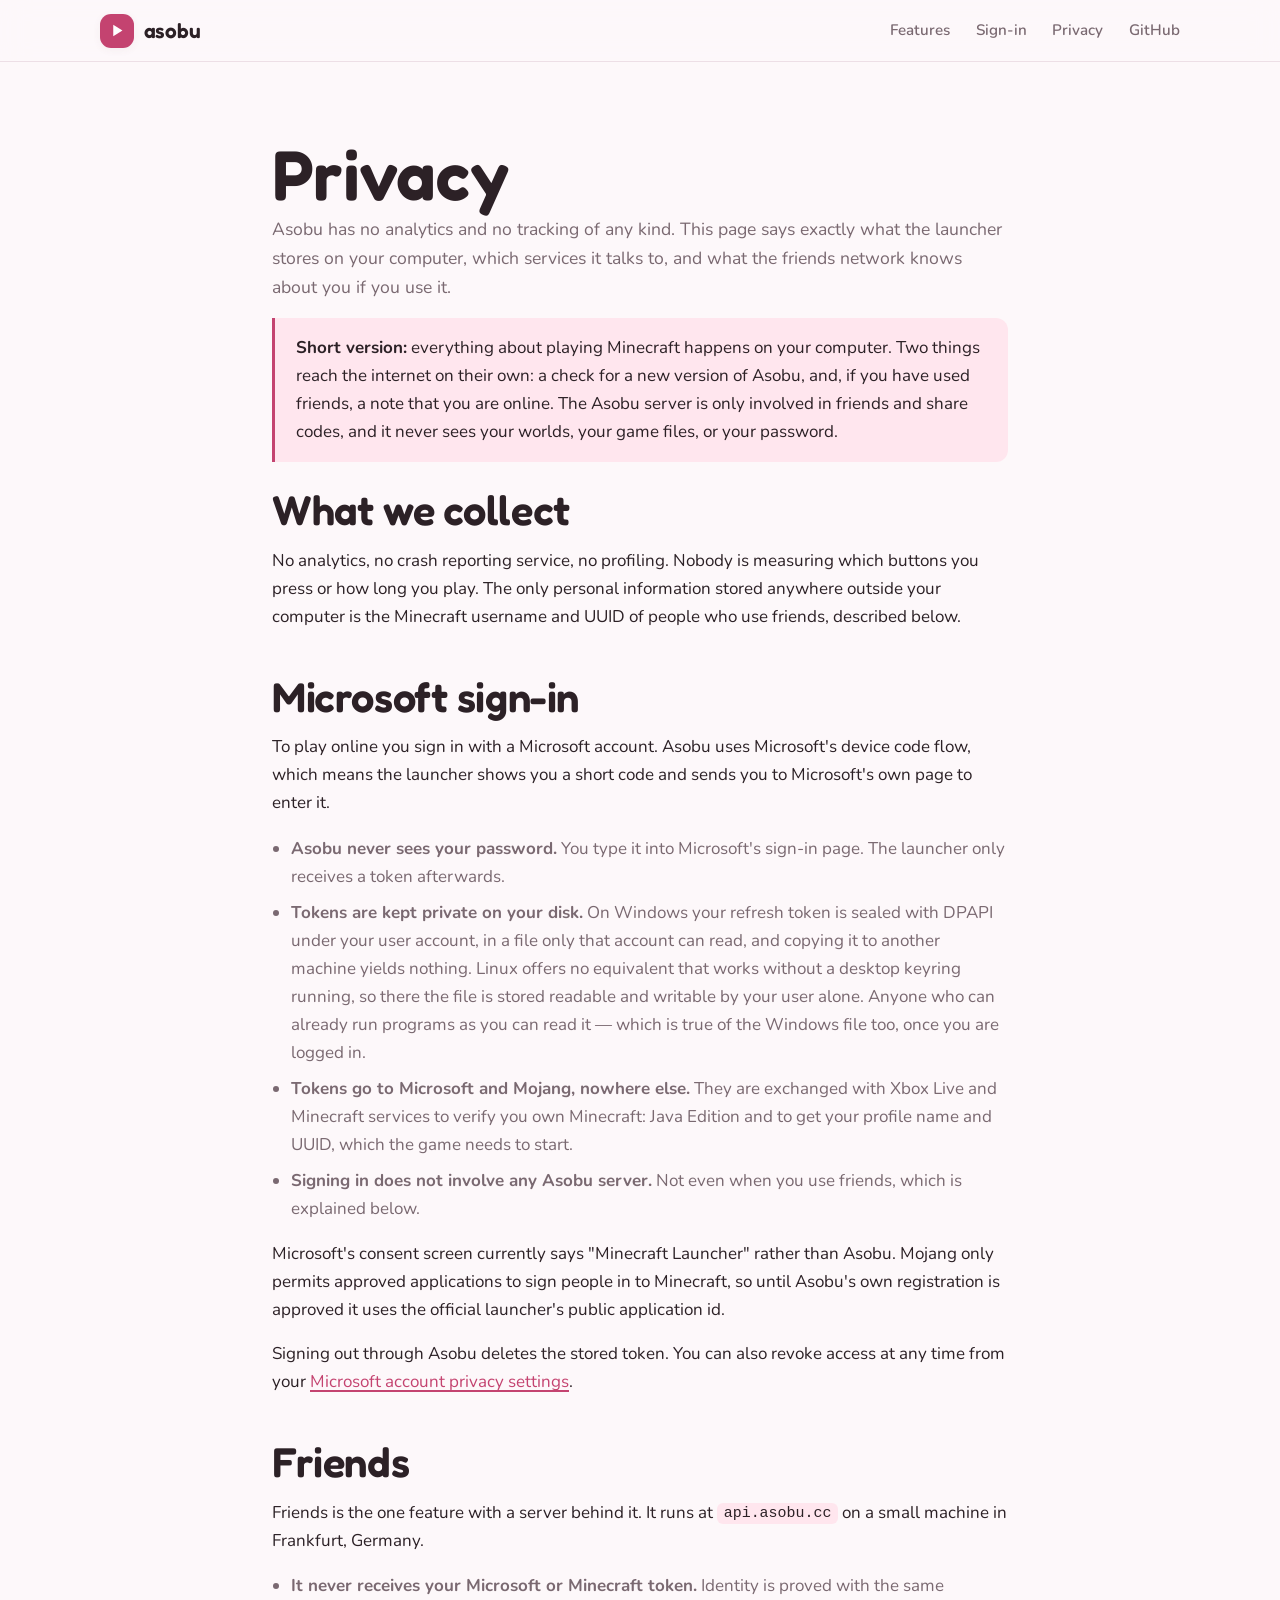
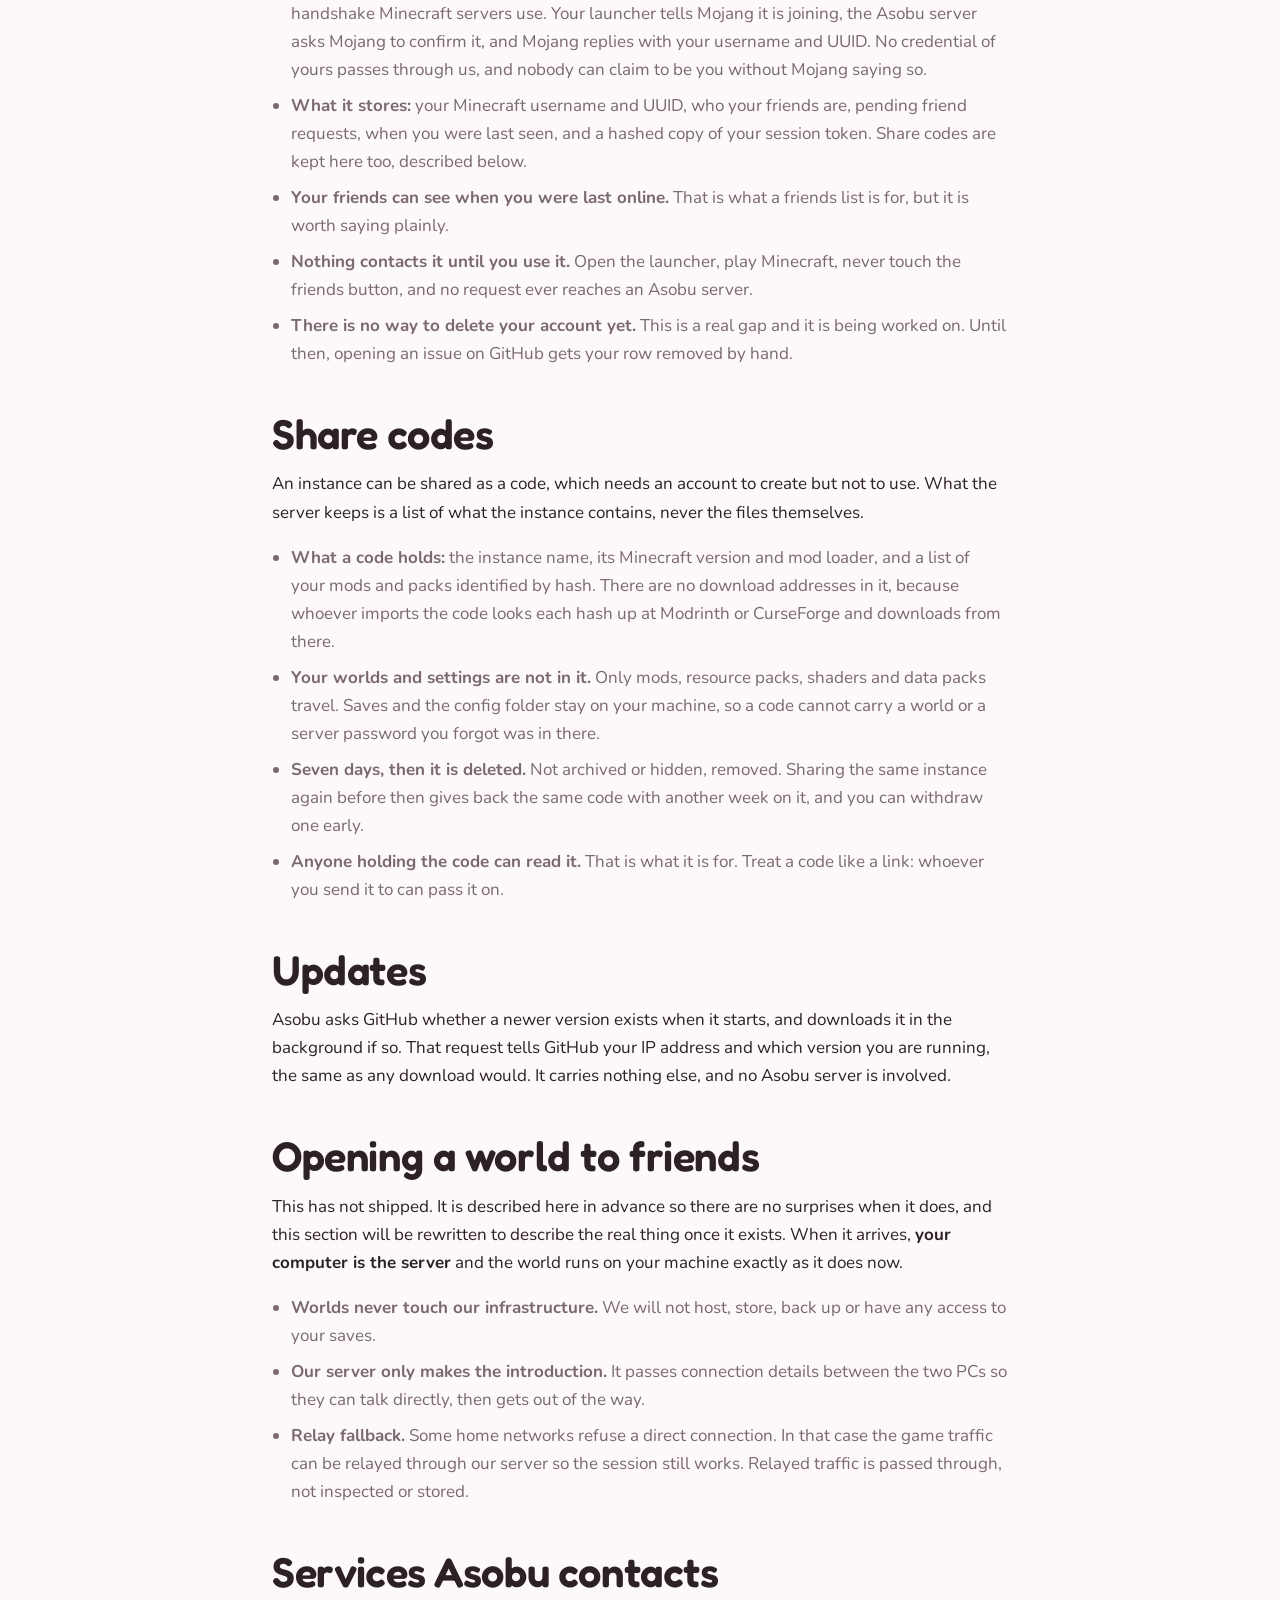
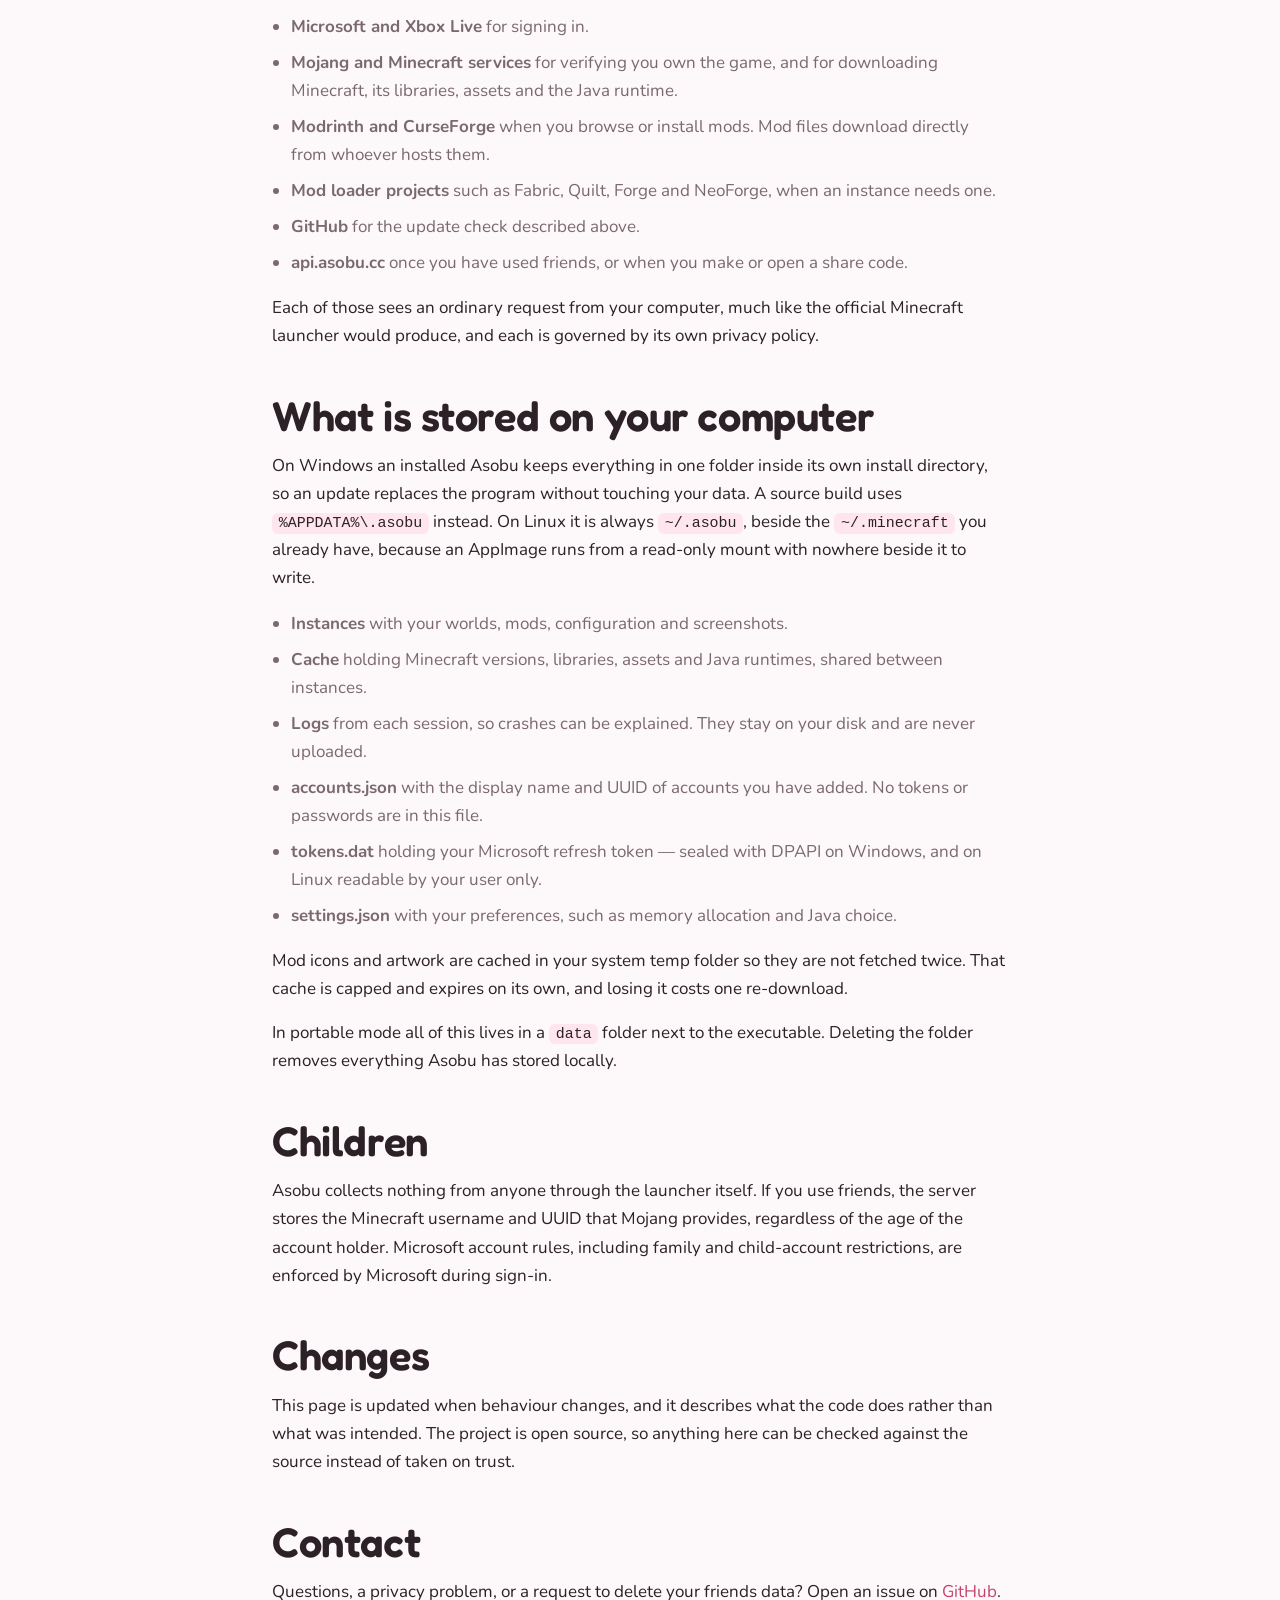
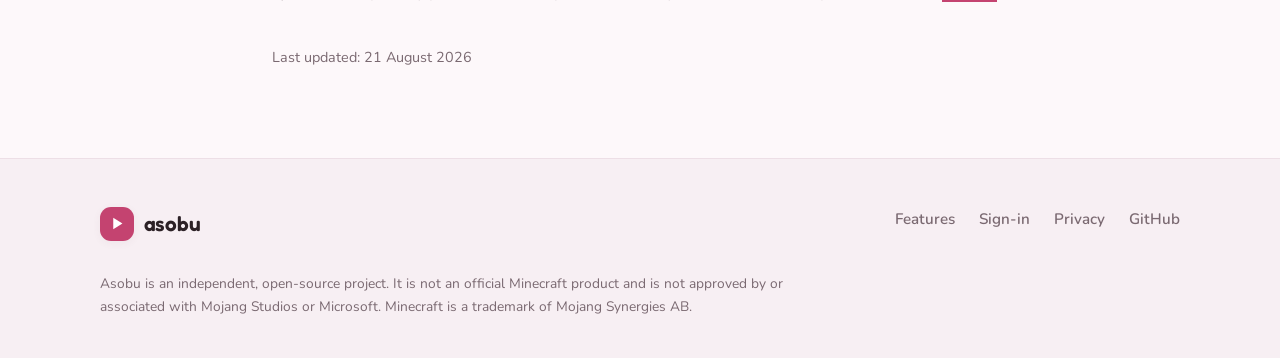
==== docs/privacy.html @ cbc27d2b "Build Asobu for Linux as well as Windows The core was already portable — plain net10.0 throughout, A" ====
<!doctype html>
<html lang="en">
<head>
<meta charset="utf-8">
<meta name="viewport" content="width=device-width, initial-scale=1">
<title>Privacy · Asobu</title>
<meta name="description" content="Asobu has no analytics and no tracking. Here is exactly what the launcher stores, who it talks to, and what the friends network knows about you.">
<link rel="stylesheet" href="style.css">
<link rel="icon" href="data:image/svg+xml,<svg xmlns='http://www.w3.org/2000/svg' viewBox='0 0 100 100'><text y='.9em' font-size='90'>🌸</text></svg>">
</head>
<body>

<div class="petals" aria-hidden="true">
  <span class="petal"></span><span class="petal"></span><span class="petal"></span><span class="petal"></span>
  <span class="petal"></span><span class="petal"></span><span class="petal"></span><span class="petal"></span>
</div>

<header class="site-header">
  <div class="wrap">
    <a class="brand" href="index.html">
      <span class="brand-mark" aria-hidden="true">
        <svg viewBox="0 0 24 24" fill="#fff"><path d="M6 4l13 8-13 8z"/></svg>
      </span>
      <span class="brand-name">asobu</span>
    </a>
    <nav class="nav">
      <a href="index.html#features">Features</a>
      <a href="index.html#signin">Sign-in</a>
      <a href="privacy.html">Privacy</a>
      <a href="https://github.com/Slavik-85/asobu">GitHub</a>
    </nav>
  </div>
</header>

<main>
  <section>
    <div class="wrap prose">
      <h1>Privacy</h1>
      <p class="lede">
        Asobu has no analytics and no tracking of any kind. This page says exactly what the launcher
        stores on your computer, which services it talks to, and what the friends network knows about
        you if you use it.
      </p>

      <div class="note">
        <p><strong>Short version:</strong> everything about playing Minecraft happens on your computer. Two things reach the internet on their own: a check for a new version of Asobu, and, if you have used friends, a note that you are online. The Asobu server is only involved in friends and share codes, and it never sees your worlds, your game files, or your password.</p>
      </div>

      <h2>What we collect</h2>
      <p>
        No analytics, no crash reporting service, no profiling. Nobody is measuring which buttons you
        press or how long you play. The only personal information stored anywhere outside your computer
        is the Minecraft username and UUID of people who use friends, described below.
      </p>

      <h2>Microsoft sign-in</h2>
      <p>
        To play online you sign in with a Microsoft account. Asobu uses Microsoft's device code flow,
        which means the launcher shows you a short code and sends you to Microsoft's own page to enter it.
      </p>
      <ul>
        <li><strong>Asobu never sees your password.</strong> You type it into Microsoft's sign-in page. The launcher only receives a token afterwards.</li>
        <li><strong>Tokens are kept private on your disk.</strong> On Windows your refresh token is sealed with DPAPI under your user account, in a file only that account can read, and copying it to another machine yields nothing. Linux offers no equivalent that works without a desktop keyring running, so there the file is stored readable and writable by your user alone. Anyone who can already run programs as you can read it — which is true of the Windows file too, once you are logged in.</li>
        <li><strong>Tokens go to Microsoft and Mojang, nowhere else.</strong> They are exchanged with Xbox Live and Minecraft services to verify you own Minecraft: Java Edition and to get your profile name and UUID, which the game needs to start.</li>
        <li><strong>Signing in does not involve any Asobu server.</strong> Not even when you use friends, which is explained below.</li>
      </ul>
      <p>
        Microsoft's consent screen currently says "Minecraft Launcher" rather than Asobu. Mojang only
        permits approved applications to sign people in to Minecraft, so until Asobu's own registration
        is approved it uses the official launcher's public application id.
      </p>
      <p>
        Signing out through Asobu deletes the stored token. You can also revoke access at any time from
        your <a href="https://account.live.com/consent/Manage">Microsoft account privacy settings</a>.
      </p>

      <h2>Friends</h2>
      <p>
        Friends is the one feature with a server behind it. It runs at
        <code>api.asobu.cc</code> on a small machine in Frankfurt, Germany.
      </p>
      <ul>
        <li>
          <strong>It never receives your Microsoft or Minecraft token.</strong> Identity is proved with
          the same handshake Minecraft servers use. Your launcher tells Mojang it is joining, the Asobu
          server asks Mojang to confirm it, and Mojang replies with your username and UUID. No credential
          of yours passes through us, and nobody can claim to be you without Mojang saying so.
        </li>
        <li>
          <strong>What it stores:</strong> your Minecraft username and UUID, who your friends are,
          pending friend requests, when you were last seen, and a hashed copy of your session token.
          Share codes are kept here too, described below.
        </li>
        <li>
          <strong>Your friends can see when you were last online.</strong> That is what a friends list is
          for, but it is worth saying plainly.
        </li>
        <li>
          <strong>Nothing contacts it until you use it.</strong> Open the launcher, play Minecraft, never
          touch the friends button, and no request ever reaches an Asobu server.
        </li>
        <li>
          <strong>There is no way to delete your account yet.</strong> This is a real gap and it is being
          worked on. Until then, opening an issue on GitHub gets your row removed by hand.
        </li>
      </ul>

      <h2>Share codes</h2>
      <p>
        An instance can be shared as a code, which needs an account to create but not to use. What the
        server keeps is a list of what the instance contains, never the files themselves.
      </p>
      <ul>
        <li>
          <strong>What a code holds:</strong> the instance name, its Minecraft version and mod loader,
          and a list of your mods and packs identified by hash. There are no download addresses in it,
          because whoever imports the code looks each hash up at Modrinth or CurseForge and downloads
          from there.
        </li>
        <li>
          <strong>Your worlds and settings are not in it.</strong> Only mods, resource packs, shaders
          and data packs travel. Saves and the config folder stay on your machine, so a code cannot
          carry a world or a server password you forgot was in there.
        </li>
        <li>
          <strong>Seven days, then it is deleted.</strong> Not archived or hidden, removed. Sharing the
          same instance again before then gives back the same code with another week on it, and you can
          withdraw one early.
        </li>
        <li>
          <strong>Anyone holding the code can read it.</strong> That is what it is for. Treat a code
          like a link: whoever you send it to can pass it on.
        </li>
      </ul>

      <h2>Updates</h2>
      <p>
        Asobu asks GitHub whether a newer version exists when it starts, and downloads it in the
        background if so. That request tells GitHub your IP address and which version you are running,
        the same as any download would. It carries nothing else, and no Asobu server is involved.
      </p>

      <h2>Opening a world to friends</h2>
      <p>
        This has not shipped. It is described here in advance so there are no surprises when it does, and
        this section will be rewritten to describe the real thing once it exists. When it arrives,
        <strong>your computer is the server</strong> and the world runs on your machine exactly as it
        does now.
      </p>
      <ul>
        <li><strong>Worlds never touch our infrastructure.</strong> We will not host, store, back up or have any access to your saves.</li>
        <li><strong>Our server only makes the introduction.</strong> It passes connection details between the two PCs so they can talk directly, then gets out of the way.</li>
        <li><strong>Relay fallback.</strong> Some home networks refuse a direct connection. In that case the game traffic can be relayed through our server so the session still works. Relayed traffic is passed through, not inspected or stored.</li>
      </ul>

      <h2>Services Asobu contacts</h2>
      <ul>
        <li><strong>Microsoft and Xbox Live</strong> for signing in.</li>
        <li><strong>Mojang and Minecraft services</strong> for verifying you own the game, and for downloading Minecraft, its libraries, assets and the Java runtime.</li>
        <li><strong>Modrinth and CurseForge</strong> when you browse or install mods. Mod files download directly from whoever hosts them.</li>
        <li><strong>Mod loader projects</strong> such as Fabric, Quilt, Forge and NeoForge, when an instance needs one.</li>
        <li><strong>GitHub</strong> for the update check described above.</li>
        <li><strong>api.asobu.cc</strong> once you have used friends, or when you make or open a share code.</li>
      </ul>
      <p>
        Each of those sees an ordinary request from your computer, much like the official Minecraft
        launcher would produce, and each is governed by its own privacy policy.
      </p>

      <h2>What is stored on your computer</h2>
      <p>
        On Windows an installed Asobu keeps everything in one folder inside its own install directory,
        so an update replaces the program without touching your data. A source build uses
        <code>%APPDATA%\.asobu</code> instead. On Linux it is always <code>~/.asobu</code>, beside the
        <code>~/.minecraft</code> you already have, because an AppImage runs from a read-only mount with
        nowhere beside it to write.
      </p>
      <ul>
        <li><strong>Instances</strong> with your worlds, mods, configuration and screenshots.</li>
        <li><strong>Cache</strong> holding Minecraft versions, libraries, assets and Java runtimes, shared between instances.</li>
        <li><strong>Logs</strong> from each session, so crashes can be explained. They stay on your disk and are never uploaded.</li>
        <li><strong>accounts.json</strong> with the display name and UUID of accounts you have added. No tokens or passwords are in this file.</li>
        <li><strong>tokens.dat</strong> holding your Microsoft refresh token — sealed with DPAPI on Windows, and on Linux readable by your user only.</li>
        <li><strong>settings.json</strong> with your preferences, such as memory allocation and Java choice.</li>
      </ul>
      <p>
        Mod icons and artwork are cached in your system temp folder so they are not fetched twice. That
        cache is capped and expires on its own, and losing it costs one re-download.
      </p>
      <p>
        In portable mode all of this lives in a <code>data</code> folder next to the executable. Deleting
        the folder removes everything Asobu has stored locally.
      </p>

      <h2>Children</h2>
      <p>
        Asobu collects nothing from anyone through the launcher itself. If you use friends, the server
        stores the Minecraft username and UUID that Mojang provides, regardless of the age of the account
        holder. Microsoft account rules, including family and child-account restrictions, are enforced by
        Microsoft during sign-in.
      </p>

      <h2>Changes</h2>
      <p>
        This page is updated when behaviour changes, and it describes what the code does rather than what
        was intended. The project is open source, so anything here can be checked against the source
        instead of taken on trust.
      </p>

      <h2>Contact</h2>
      <p>
        Questions, a privacy problem, or a request to delete your friends data? Open an issue on
        <a href="https://github.com/Slavik-85/asobu/issues">GitHub</a>.
      </p>

      <p style="color:var(--muted);font-size:0.9rem;margin-top:2.5rem">Last updated: 21 August 2026</p>
    </div>
  </section>
</main>

<footer class="site-footer">
  <div class="wrap">
    <div class="footer-top">
      <a class="brand" href="index.html">
        <span class="brand-mark" aria-hidden="true">
          <svg viewBox="0 0 24 24" fill="#fff"><path d="M6 4l13 8-13 8z"/></svg>
        </span>
        <span class="brand-name">asobu</span>
      </a>
      <nav class="footer-links">
        <a href="index.html#features">Features</a>
        <a href="index.html#signin">Sign-in</a>
        <a href="privacy.html">Privacy</a>
        <a href="https://github.com/Slavik-85/asobu">GitHub</a>
      </nav>
    </div>
    <p class="disclaimer">
      Asobu is an independent, open-source project. It is not an official Minecraft product and is not
      approved by or associated with Mojang Studios or Microsoft. Minecraft is a trademark of Mojang
      Synergies AB.
    </p>
  </div>
</footer>

</body>
</html>
---- docs/style.css ----
/* ==========================================================================
   Asobu — sakura theme
   Palette is lifted straight from the launcher so the site and the app read as
   one product. Accent is deliberately deeper than blossom pink so white text on
   it clears WCAG AA; the soft petal tint lives in --accent-soft.
   ========================================================================== */

@import url('https://fonts.googleapis.com/css2?family=Fredoka:wght@400;500;600;700&family=Nunito:wght@400;500;600;700&display=swap');

:root {
  --bg:           #FDF8FA;
  --bg-alt:       #F7EFF3;
  --surface:      #FFFFFF;
  --border:       #EDDFE6;
  --text:         #2C2126;
  --muted:        #7A6971;
  --accent:       #C44370;
  --accent-hover: #AE3A63;
  --accent-soft:  #FFE6EE;
  --on-accent:    #FFFFFF;

  --radius-sm: 12px;
  --radius:    18px;
  --radius-lg: 26px;

  /* Soft-UI depth: shadows that lift without the muddy neumorphic look. */
  --shadow-sm: 0 2px 8px rgba(120, 60, 85, 0.06);
  --shadow:    0 8px 28px rgba(120, 60, 85, 0.10);
  --shadow-lg: 0 22px 60px rgba(120, 60, 85, 0.16);

  --display: 'Fredoka', ui-rounded, system-ui, sans-serif;
  --body:    'Nunito', system-ui, sans-serif;

  --page: 1080px;
}

@media (prefers-color-scheme: dark) {
  :root {
    --bg:           #161114;
    --bg-alt:       #1B1519;
    --surface:      #201A1E;
    --border:       #342B30;
    --text:         #F4EEF0;
    --muted:        #A2939A;
    --accent:       #FF9EC0;
    --accent-hover: #FFB6D0;
    --accent-soft:  #3B222B;
    --on-accent:    #2A1620;

    --shadow-sm: 0 2px 8px rgba(0, 0, 0, 0.32);
    --shadow:    0 8px 28px rgba(0, 0, 0, 0.42);
    --shadow-lg: 0 22px 60px rgba(0, 0, 0, 0.55);
  }
}

*, *::before, *::after { box-sizing: border-box; }

html { scroll-behavior: smooth; }

body {
  margin: 0;
  background: var(--bg);
  color: var(--text);
  font-family: var(--body);
  font-size: 17px;
  line-height: 1.65;
  -webkit-font-smoothing: antialiased;
  overflow-x: hidden;
}

h1, h2, h3, .brand-name {
  font-family: var(--display);
  font-weight: 600;
  line-height: 1.15;
  letter-spacing: -0.01em;
  margin: 0;
}

h1 { font-size: clamp(2.6rem, 6vw, 4.4rem); }
h2 { font-size: clamp(1.8rem, 3.4vw, 2.6rem); }
h3 { font-size: 1.18rem; }

p { margin: 0 0 1rem; }
a { color: var(--accent); text-decoration-thickness: 1.5px; text-underline-offset: 3px; }

.wrap { width: min(100% - 2.5rem, var(--page)); margin-inline: auto; }

/* Keyboard focus must stay obvious everywhere. */
:focus-visible {
  outline: 3px solid var(--accent);
  outline-offset: 3px;
  border-radius: 6px;
}

/* ---------- petals ------------------------------------------------------- */

.petals { position: fixed; inset: 0; pointer-events: none; z-index: 0; overflow: hidden; }

.petal {
  position: absolute;
  top: -8vh;
  width: 14px; height: 13px;
  background: var(--accent);
  opacity: 0.30;
  /* Lopsided radii read as a petal rather than a circle. */
  border-radius: 100% 0 100% 0;
  animation: fall linear infinite;
}

@keyframes fall {
  0%   { transform: translateY(-10vh) translateX(0) rotate(0deg); }
  100% { transform: translateY(112vh) translateX(14vw) rotate(420deg); }
}

.petal:nth-child(1) { left:  4%; animation-duration: 15s; animation-delay:  0s;   transform: scale(0.8); }
.petal:nth-child(2) { left: 18%; animation-duration: 19s; animation-delay: -4s;   opacity: 0.20; }
.petal:nth-child(3) { left: 31%; animation-duration: 13s; animation-delay: -8s;   transform: scale(0.6); }
.petal:nth-child(4) { left: 46%; animation-duration: 21s; animation-delay: -2s;   opacity: 0.16; }
.petal:nth-child(5) { left: 58%; animation-duration: 16s; animation-delay: -11s;  transform: scale(0.9); }
.petal:nth-child(6) { left: 71%; animation-duration: 24s; animation-delay: -6s;   opacity: 0.22; }
.petal:nth-child(7) { left: 84%; animation-duration: 17s; animation-delay: -14s;  transform: scale(0.7); }
.petal:nth-child(8) { left: 93%; animation-duration: 20s; animation-delay: -9s;   opacity: 0.18; }

/* ---------- header ------------------------------------------------------- */

.site-header {
  position: sticky; top: 0; z-index: 20;
  backdrop-filter: blur(14px);
  background: color-mix(in srgb, var(--bg) 82%, transparent);
  border-bottom: 1px solid var(--border);
}

.site-header .wrap {
  display: flex; align-items: center; gap: 1.5rem;
  padding: 0.85rem 0;
}

.brand { display: flex; align-items: center; gap: 0.6rem; text-decoration: none; color: var(--text); }
.brand-mark {
  width: 34px; height: 34px; border-radius: 11px;
  background: var(--accent);
  display: grid; place-items: center;
  box-shadow: var(--shadow-sm);
}
.brand-mark svg { width: 17px; height: 17px; }
.brand-name { font-size: 1.3rem; }

.nav { margin-left: auto; display: flex; align-items: center; gap: 1.6rem; }
.nav a { color: var(--muted); text-decoration: none; font-weight: 600; font-size: 0.95rem; transition: color 200ms ease; }
.nav a:hover { color: var(--text); }

/* ---------- buttons ------------------------------------------------------ */

.btn {
  display: inline-flex; align-items: center; gap: 0.55rem;
  padding: 0.85rem 1.7rem;
  border-radius: 14px;
  font-family: var(--display);
  font-weight: 600; font-size: 1.02rem;
  text-decoration: none;
  cursor: pointer;
  border: 1px solid transparent;
  transition: background 220ms ease, border-color 220ms ease, transform 220ms ease, box-shadow 220ms ease;
}
.btn svg { width: 18px; height: 18px; }

.btn-primary { background: var(--accent); color: var(--on-accent); box-shadow: var(--shadow); }
.btn-primary:hover { background: var(--accent-hover); transform: translateY(-2px); box-shadow: var(--shadow-lg); }

.btn-ghost { background: var(--surface); color: var(--text); border-color: var(--border); }
.btn-ghost:hover { border-color: var(--accent); transform: translateY(-2px); }

/* ---------- hero --------------------------------------------------------- */

.hero { position: relative; padding: 5.5rem 0 4rem; text-align: center; overflow: hidden; }

.hero-art { position: absolute; inset: 0; z-index: -1; }
.hero-art img { width: 100%; height: 100%; object-fit: cover; }

/* Zero-alpha stop carries the page background's own RGB. A bare "transparent"
   is transparent *white*, so the image would haze out through grey on the way. */
.hero-art::after {
  content: '';
  position: absolute; inset: 0;
  background:
    linear-gradient(to bottom,
      color-mix(in srgb, var(--bg) 62%, transparent) 0%,
      color-mix(in srgb, var(--bg) 78%, transparent) 45%,
      var(--bg) 100%);
}

.hero h1 { margin-bottom: 1rem; }
.hero h1 .accent { color: var(--accent); }

.tagline { font-size: clamp(1.05rem, 2vw, 1.3rem); color: var(--muted); max-width: 34rem; margin: 0 auto 2rem; }

.hero-actions { display: flex; gap: 0.9rem; justify-content: center; flex-wrap: wrap; }

.badge {
  display: inline-flex; align-items: center; gap: 0.5rem;
  background: var(--accent-soft); color: var(--accent);
  padding: 0.4rem 0.95rem; border-radius: 999px;
  font-weight: 700; font-size: 0.82rem; letter-spacing: 0.02em;
  margin-bottom: 1.5rem;
}

/* Staggered entrance — one orchestrated moment beats scattered micro-motion. */
.rise { animation: rise 700ms cubic-bezier(0.22, 1, 0.36, 1) backwards; }
.rise:nth-child(1) { animation-delay: 60ms; }
.rise:nth-child(2) { animation-delay: 150ms; }
.rise:nth-child(3) { animation-delay: 240ms; }
.rise:nth-child(4) { animation-delay: 330ms; }

@keyframes rise { from { opacity: 0; transform: translateY(22px); } to { opacity: 1; transform: none; } }

/* ---------- sections ----------------------------------------------------- */

section { position: relative; z-index: 1; padding: 4.5rem 0; }

.section-head { max-width: 40rem; margin-bottom: 2.5rem; }
.section-head p { color: var(--muted); margin: 0.7rem 0 0; }

.grid { display: grid; gap: 1.1rem; grid-template-columns: repeat(auto-fit, minmax(260px, 1fr)); }

.card {
  background: var(--surface);
  border: 1px solid var(--border);
  border-radius: var(--radius);
  padding: 1.6rem;
  box-shadow: var(--shadow-sm);
  transition: transform 220ms ease, box-shadow 220ms ease, border-color 220ms ease;
}
.card:hover { transform: translateY(-3px); box-shadow: var(--shadow); border-color: color-mix(in srgb, var(--accent) 45%, var(--border)); }

.card-icon {
  width: 42px; height: 42px; border-radius: 13px;
  background: var(--accent-soft);
  display: grid; place-items: center;
  margin-bottom: 1rem;
}
.card-icon svg { width: 21px; height: 21px; stroke: var(--accent); }
.card h3 { margin-bottom: 0.45rem; }
.card p { color: var(--muted); font-size: 0.96rem; margin: 0; }

.panel {
  background: var(--bg-alt);
  border: 1px solid var(--border);
  border-radius: var(--radius-lg);
  padding: clamp(1.8rem, 4vw, 3rem);
}

.steps { list-style: none; margin: 0; padding: 0; display: grid; gap: 1.4rem; counter-reset: step; }
.steps li { display: flex; gap: 1rem; align-items: flex-start; }
.steps li::before {
  counter-increment: step; content: counter(step);
  flex: 0 0 auto;
  width: 30px; height: 30px; border-radius: 50%;
  background: var(--accent); color: var(--on-accent);
  display: grid; place-items: center;
  font-family: var(--display); font-weight: 600; font-size: 0.9rem;
}
.steps strong { display: block; }
.steps span { color: var(--muted); font-size: 0.96rem; }

.note {
  border-left: 3px solid var(--accent);
  background: var(--accent-soft);
  padding: 1rem 1.3rem;
  border-radius: 0 var(--radius-sm) var(--radius-sm) 0;
  color: var(--text);
}
.note p:last-child { margin-bottom: 0; }

/* ---------- prose (privacy page) ---------------------------------------- */

.prose { max-width: 46rem; }
.prose h2 { margin: 2.6rem 0 0.8rem; }
.prose h2:first-of-type { margin-top: 1.5rem; }
.prose h3 { color: var(--accent); margin-bottom: 0.5rem; }
.prose code {
  font-family: ui-monospace, SFMono-Regular, Menlo, monospace;
  font-size: 0.88em;
  background: var(--accent-soft);
  padding: 0.15em 0.45em;
  border-radius: 6px;
}
.prose ul { color: var(--muted); padding-left: 1.2rem; }
.prose li { margin-bottom: 0.5rem; }
.prose .lede { font-size: 1.1rem; color: var(--muted); }

/* ---------- footer ------------------------------------------------------- */

.site-footer {
  border-top: 1px solid var(--border);
  background: var(--bg-alt);
  padding: 3rem 0 2.5rem;
  position: relative; z-index: 1;
}
.footer-top { display: flex; flex-wrap: wrap; gap: 2rem; justify-content: space-between; margin-bottom: 2rem; }
.footer-links { display: flex; gap: 1.5rem; flex-wrap: wrap; }
.footer-links a { color: var(--muted); text-decoration: none; font-weight: 600; font-size: 0.95rem; }
.footer-links a:hover { color: var(--accent); }
.disclaimer { color: var(--muted); font-size: 0.86rem; max-width: 46rem; margin: 0; }

/* ---------- motion preference ------------------------------------------- */

@media (prefers-reduced-motion: reduce) {
  html { scroll-behavior: auto; }
  .petals { display: none; }
  *, *::before, *::after {
    animation-duration: 0.001ms !important;
    animation-iteration-count: 1 !important;
    transition-duration: 0.001ms !important;
  }
}
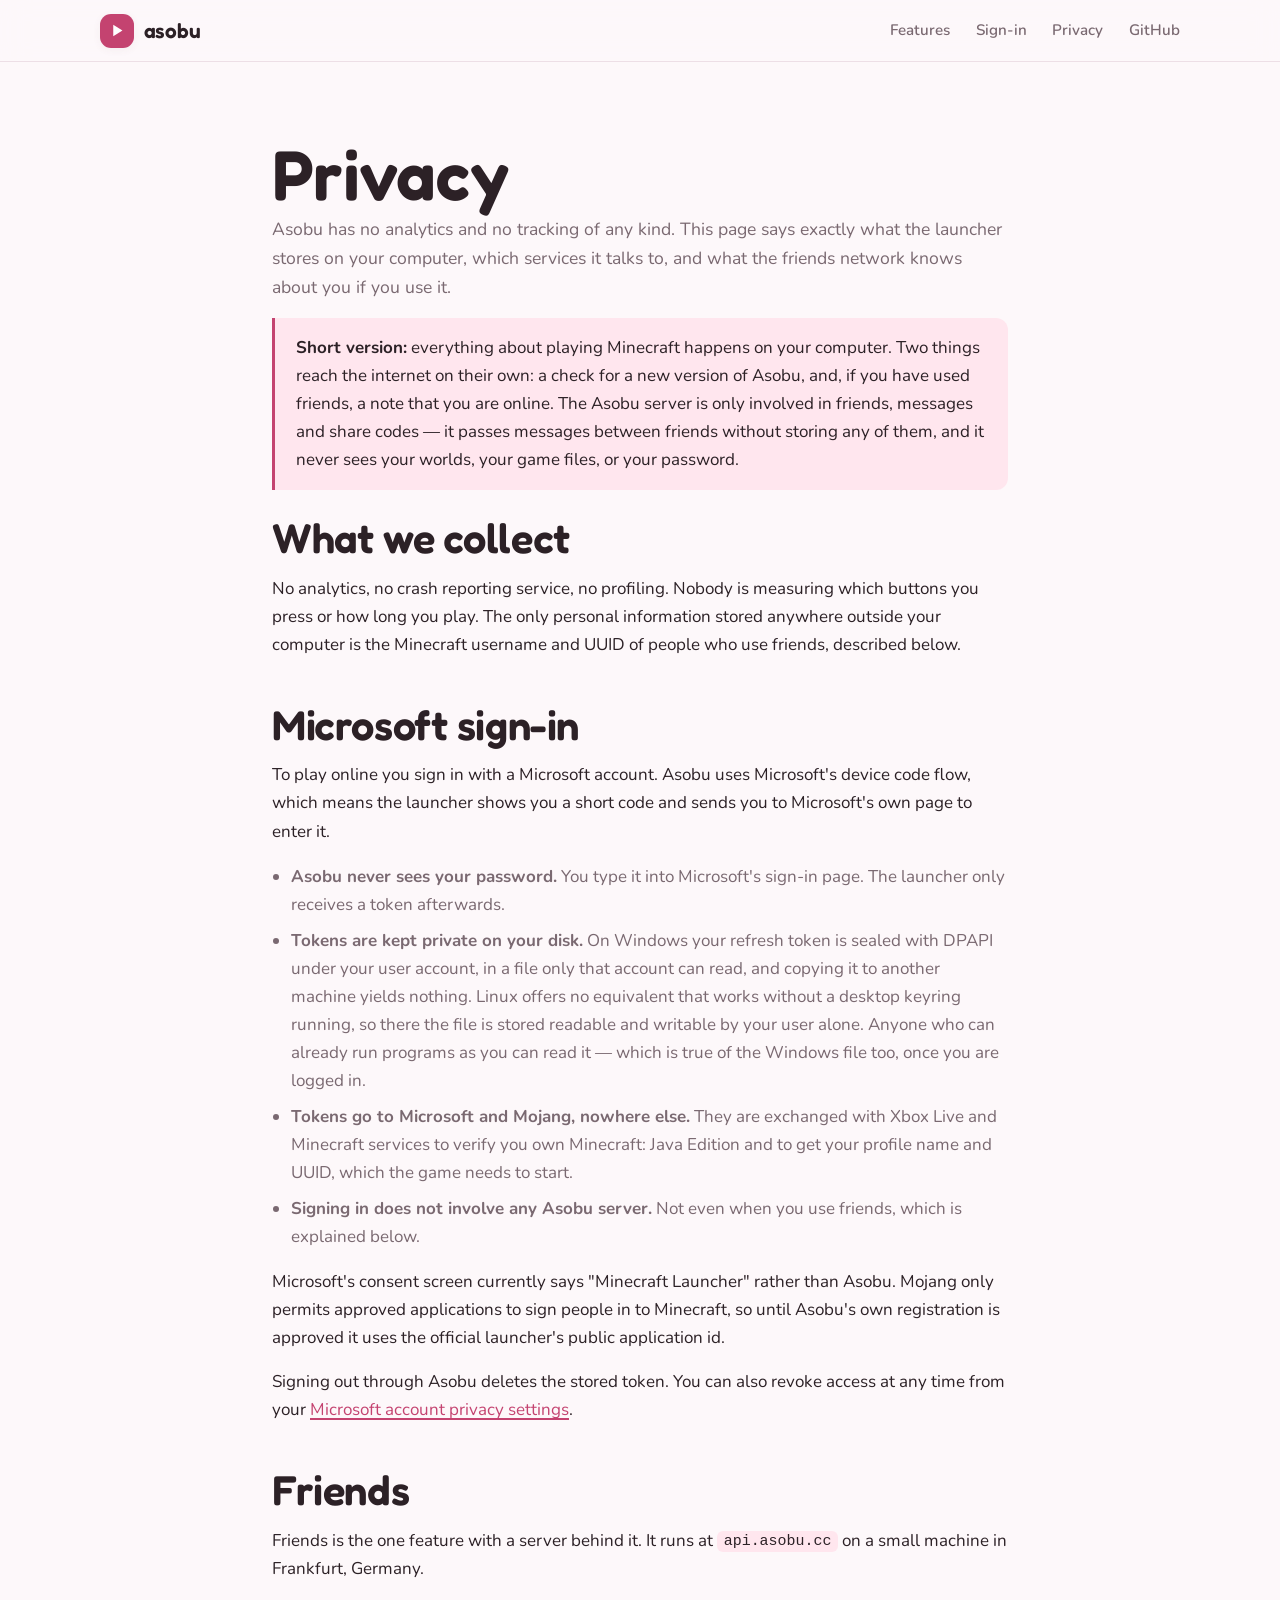
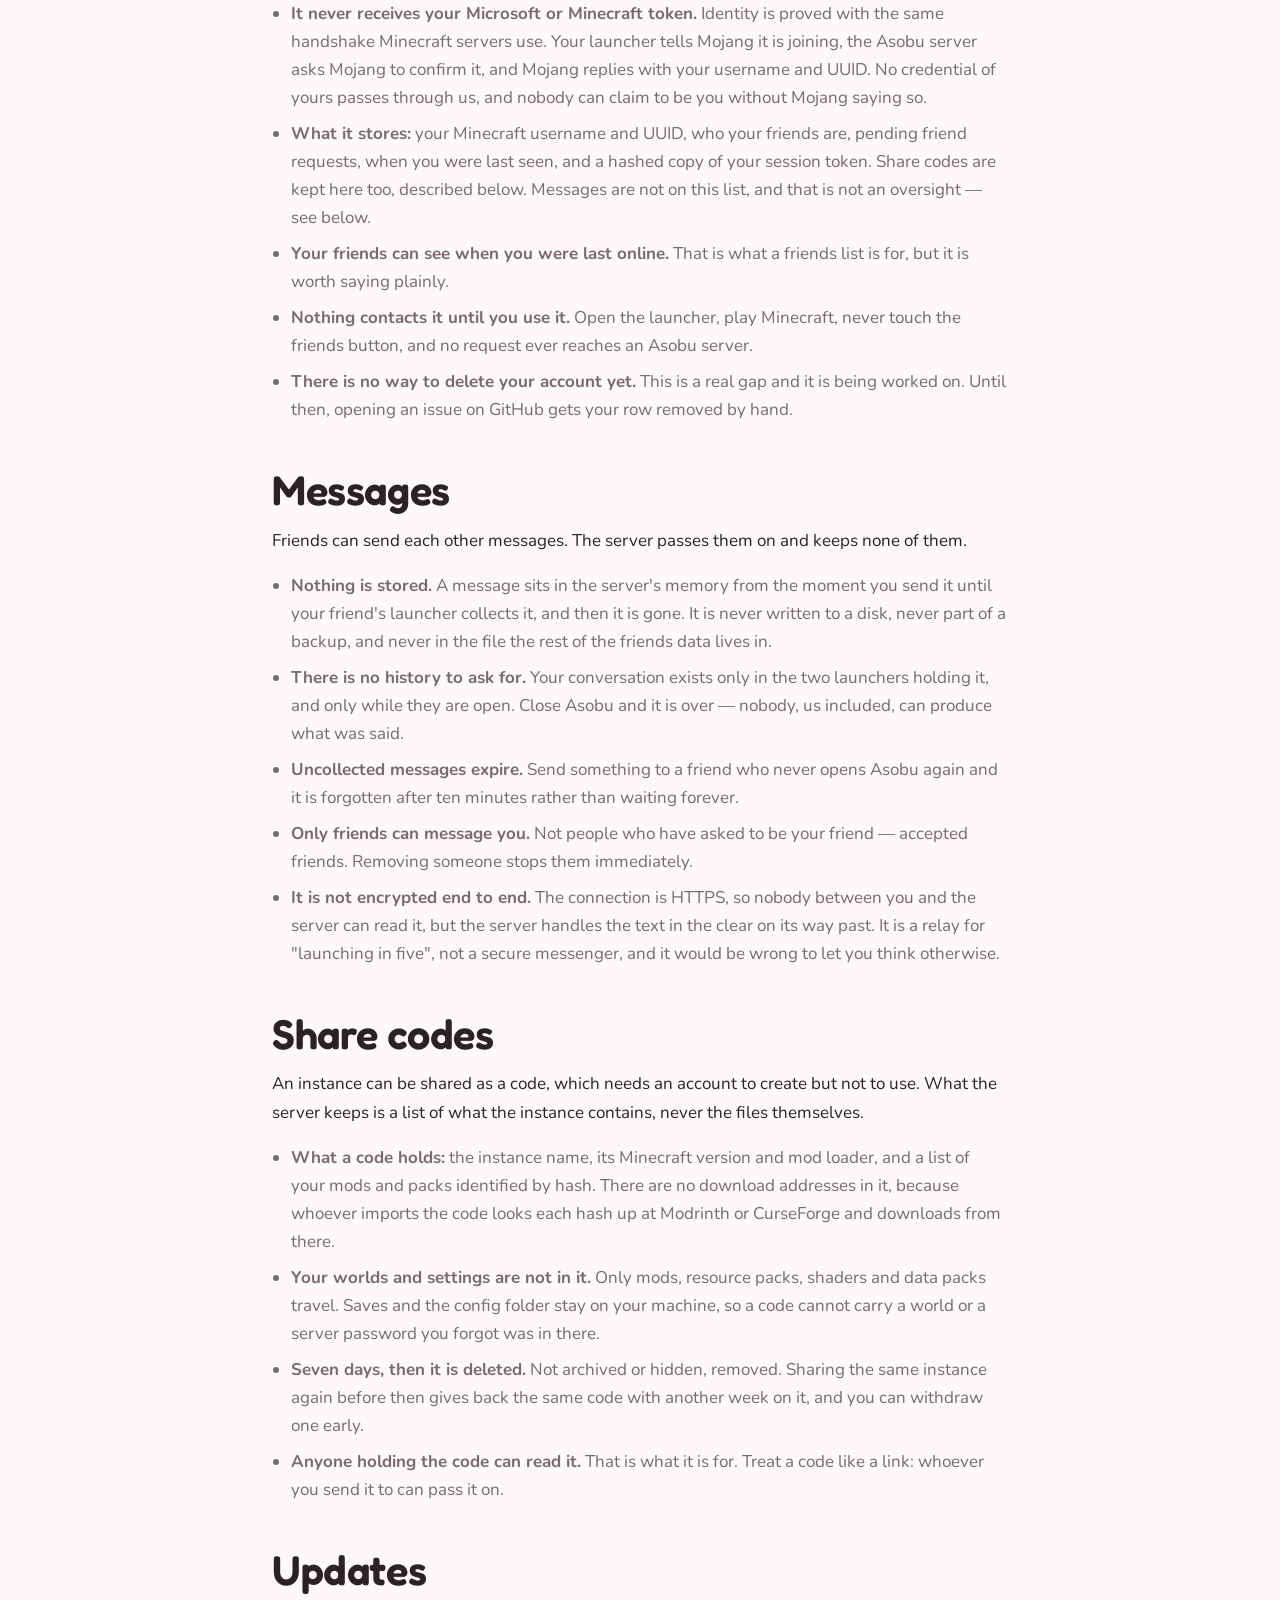
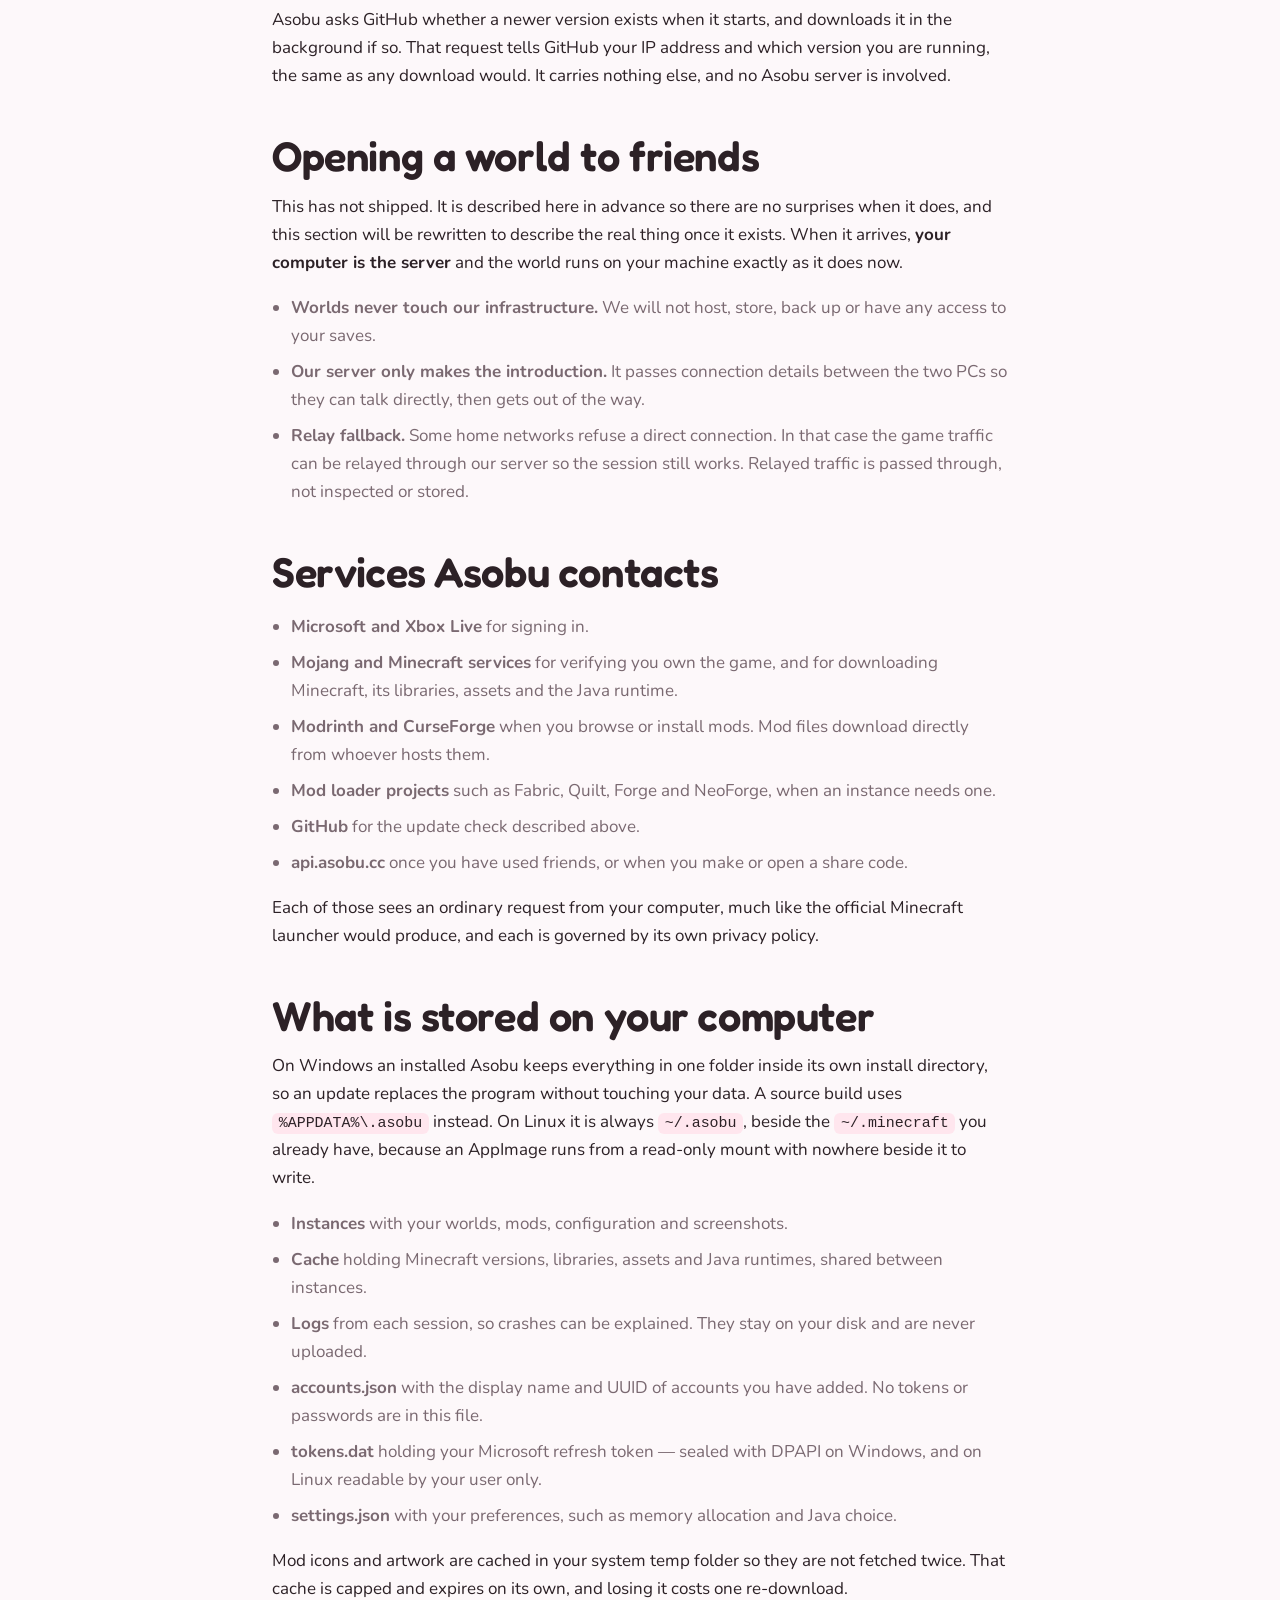
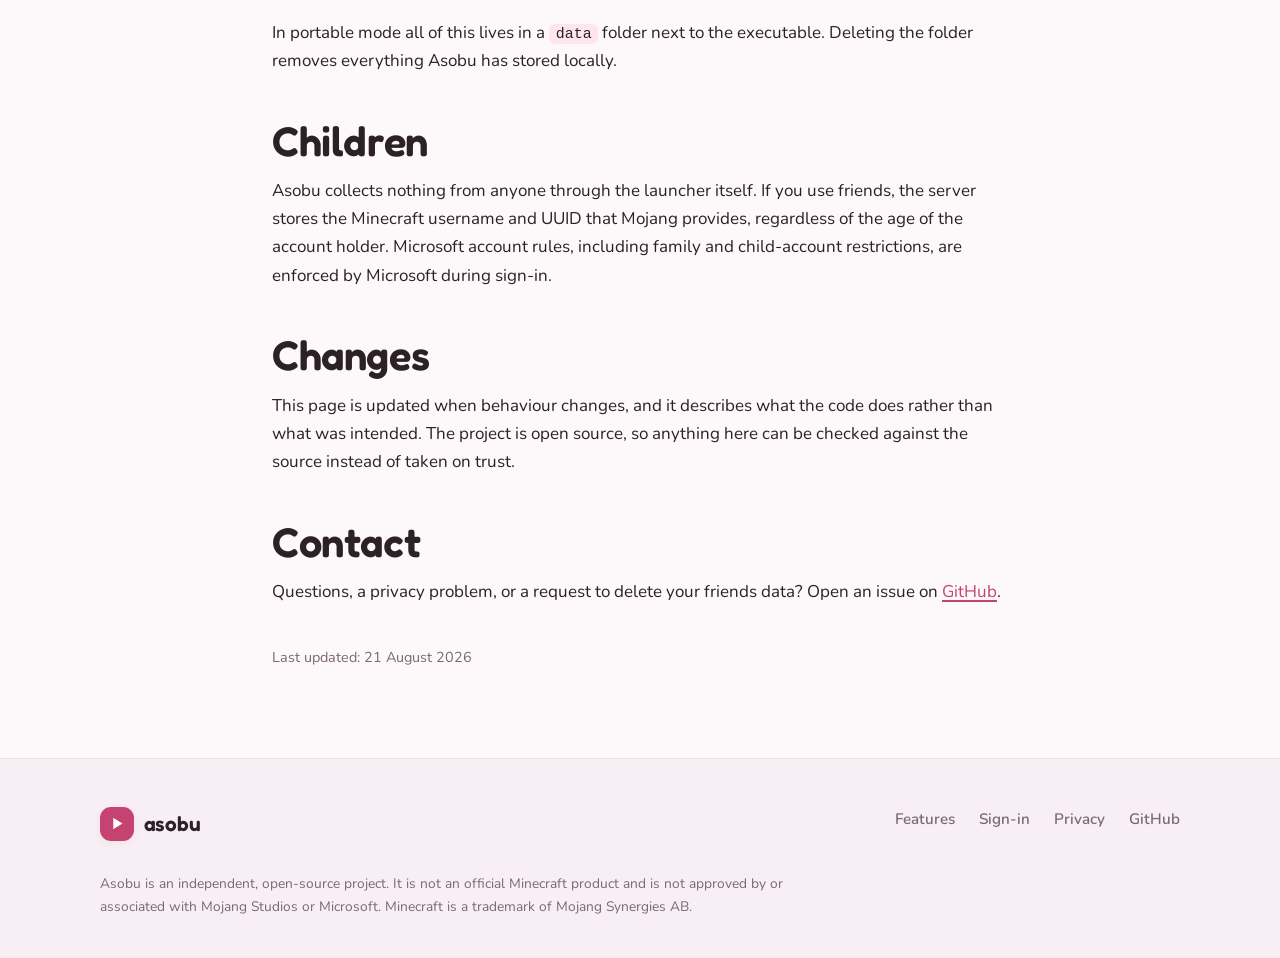
==== commit e8acc2f6: "Let friends talk, without the server keeping any of it Messages are relayed and never stored. A mess" ====
--- a/docs/privacy.html
+++ b/docs/privacy.html
@@ -1,4 +1,4 @@
-<!doctype html>
+﻿<!doctype html>
 <html lang="en">
 <head>
 <meta charset="utf-8">
@@ -43,7 +43,7 @@
       </p>
 
       <div class="note">
-        <p><strong>Short version:</strong> everything about playing Minecraft happens on your computer. Two things reach the internet on their own: a check for a new version of Asobu, and, if you have used friends, a note that you are online. The Asobu server is only involved in friends and share codes, and it never sees your worlds, your game files, or your password.</p>
+        <p><strong>Short version:</strong> everything about playing Minecraft happens on your computer. Two things reach the internet on their own: a check for a new version of Asobu, and, if you have used friends, a note that you are online. The Asobu server is only involved in friends, messages and share codes — it passes messages between friends without storing any of them, and it never sees your worlds, your game files, or your password.</p>
       </div>
 
       <h2>What we collect</h2>
@@ -89,7 +89,8 @@
         <li>
           <strong>What it stores:</strong> your Minecraft username and UUID, who your friends are,
           pending friend requests, when you were last seen, and a hashed copy of your session token.
-          Share codes are kept here too, described below.
+          Share codes are kept here too, described below. Messages are not on this list, and that is
+          not an oversight — see below.
         </li>
         <li>
           <strong>Your friends can see when you were last online.</strong> That is what a friends list is
@@ -102,6 +103,37 @@
         <li>
           <strong>There is no way to delete your account yet.</strong> This is a real gap and it is being
           worked on. Until then, opening an issue on GitHub gets your row removed by hand.
+        </li>
+      </ul>
+
+      <h2>Messages</h2>
+      <p>
+        Friends can send each other messages. The server passes them on and keeps none of them.
+      </p>
+      <ul>
+        <li>
+          <strong>Nothing is stored.</strong> A message sits in the server's memory from the moment you
+          send it until your friend's launcher collects it, and then it is gone. It is never written to a
+          disk, never part of a backup, and never in the file the rest of the friends data lives in.
+        </li>
+        <li>
+          <strong>There is no history to ask for.</strong> Your conversation exists only in the two
+          launchers holding it, and only while they are open. Close Asobu and it is over — nobody, us
+          included, can produce what was said.
+        </li>
+        <li>
+          <strong>Uncollected messages expire.</strong> Send something to a friend who never opens Asobu
+          again and it is forgotten after ten minutes rather than waiting forever.
+        </li>
+        <li>
+          <strong>Only friends can message you.</strong> Not people who have asked to be your friend —
+          accepted friends. Removing someone stops them immediately.
+        </li>
+        <li>
+          <strong>It is not encrypted end to end.</strong> The connection is HTTPS, so nobody between you
+          and the server can read it, but the server handles the text in the clear on its way past. It
+          is a relay for "launching in five", not a secure messenger, and it would be wrong to let you
+          think otherwise.
         </li>
       </ul>
 
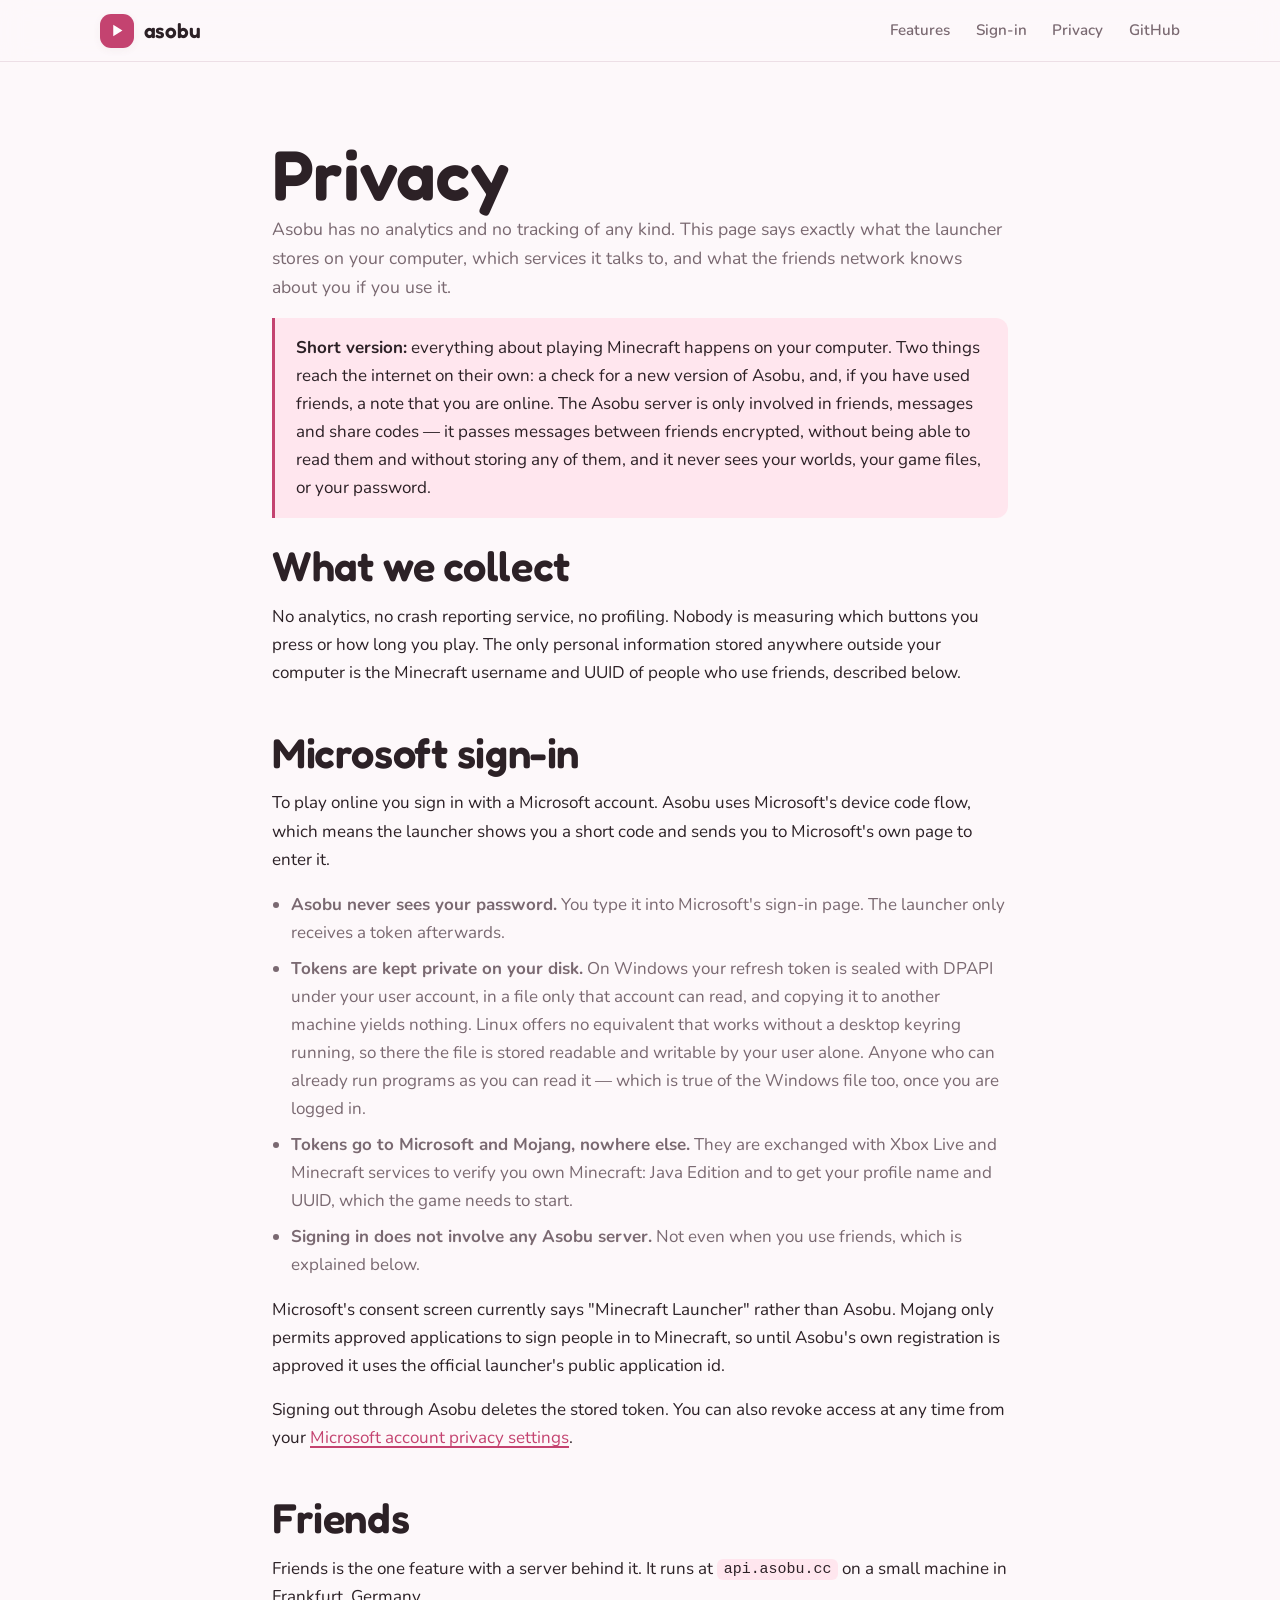
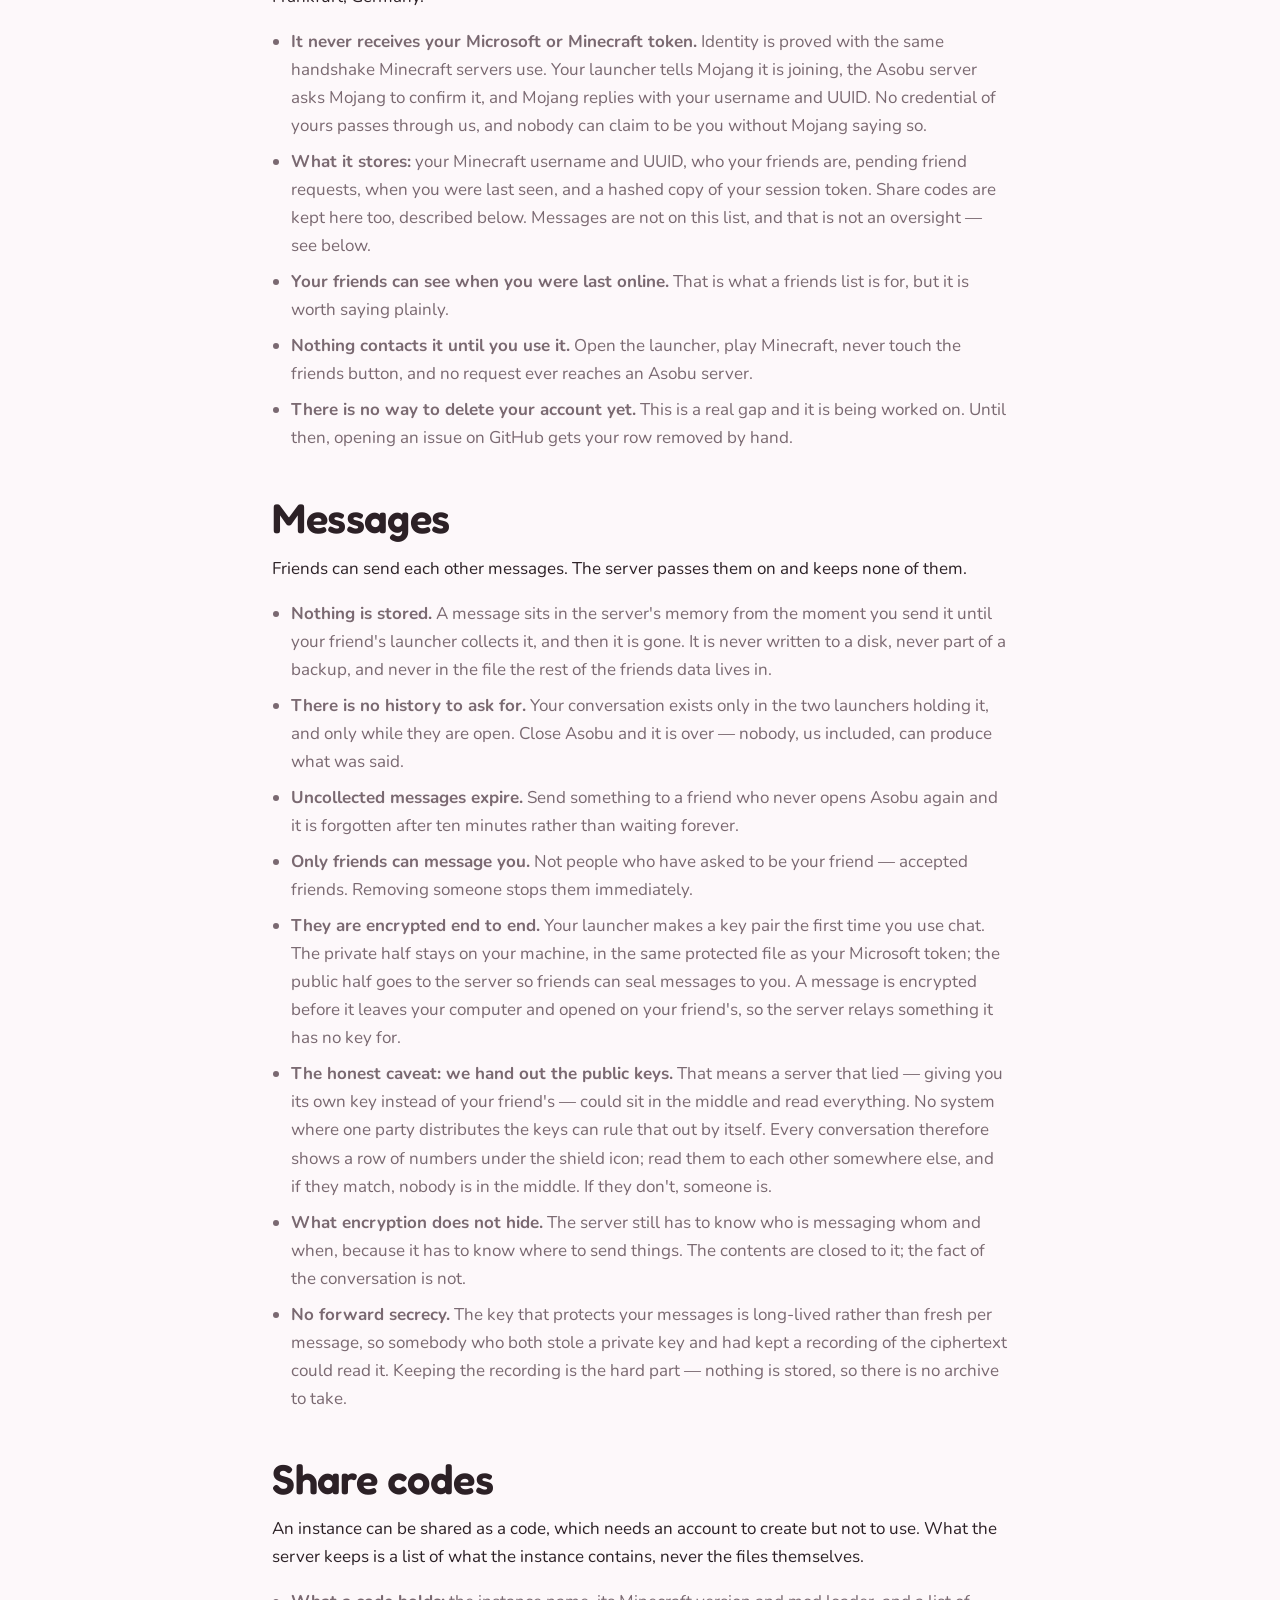
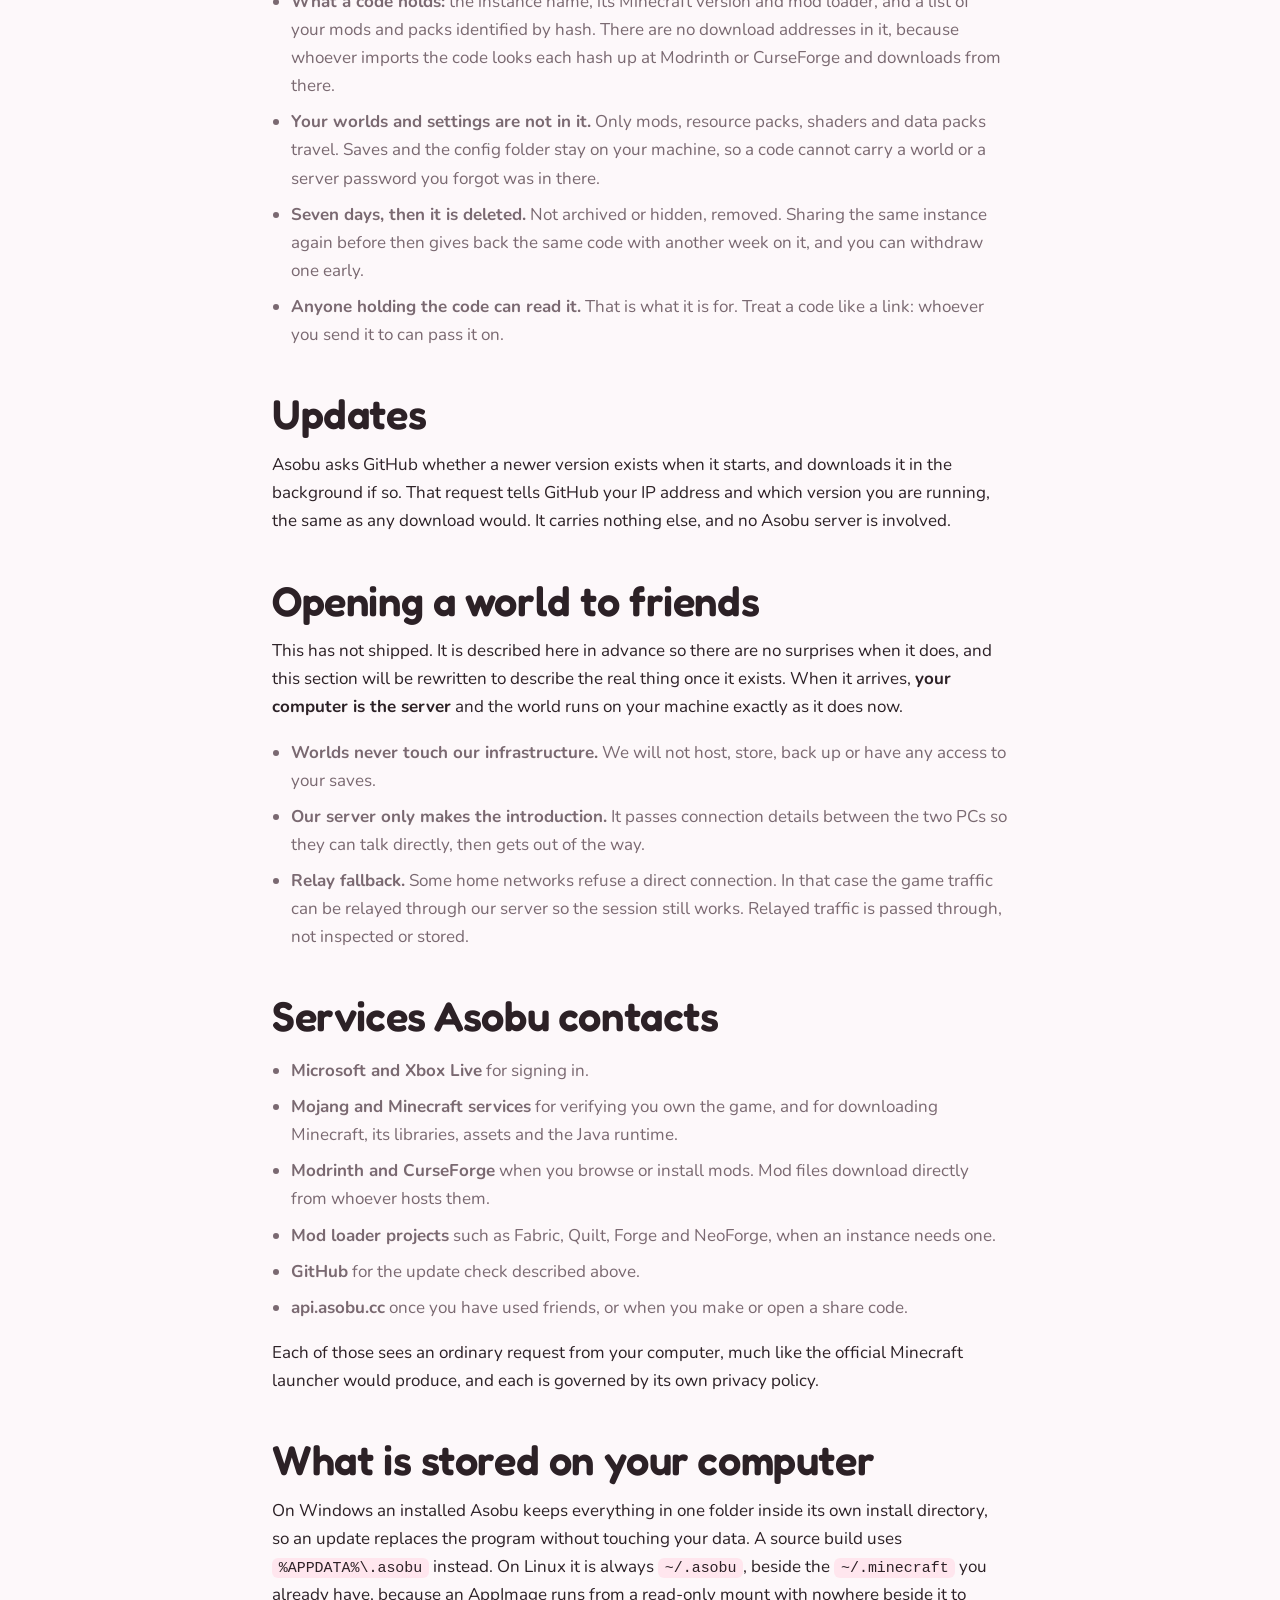
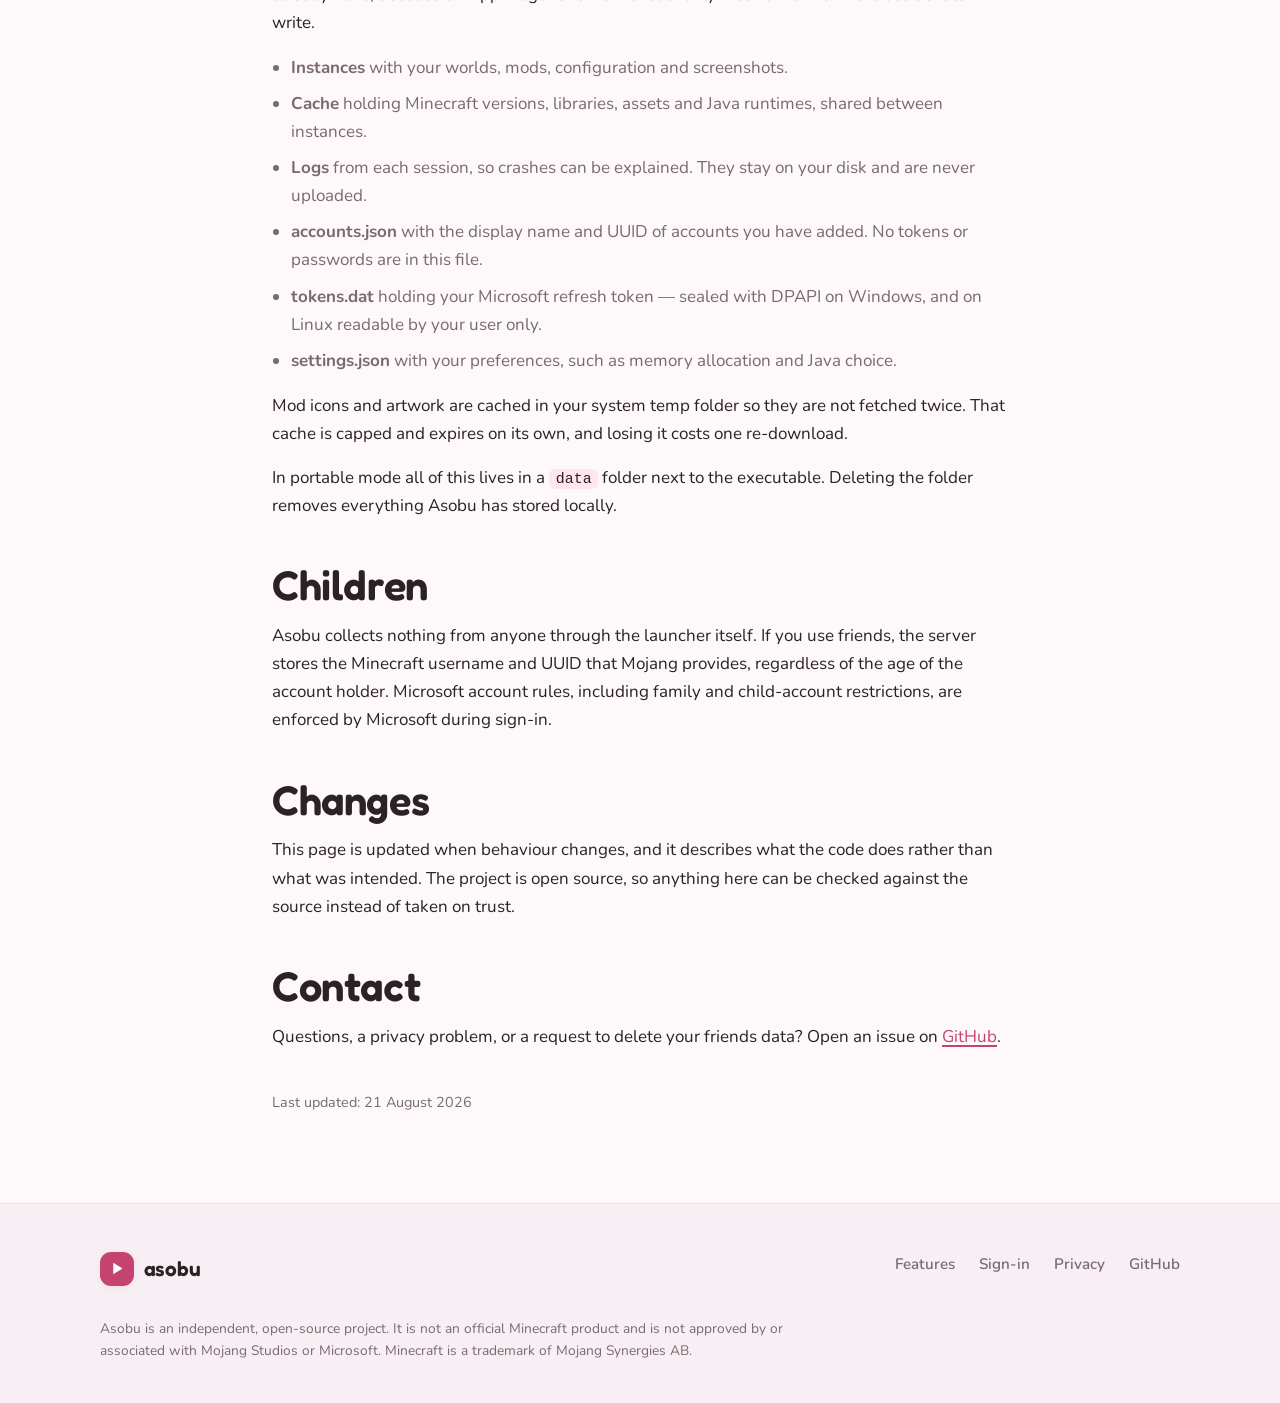
==== commit 71cb65a1: "Encrypt chat end to end Messages are sealed on the sending machine and opened on the receiving one. " ====
--- a/docs/privacy.html
+++ b/docs/privacy.html
@@ -43,7 +43,7 @@
       </p>
 
       <div class="note">
-        <p><strong>Short version:</strong> everything about playing Minecraft happens on your computer. Two things reach the internet on their own: a check for a new version of Asobu, and, if you have used friends, a note that you are online. The Asobu server is only involved in friends, messages and share codes — it passes messages between friends without storing any of them, and it never sees your worlds, your game files, or your password.</p>
+        <p><strong>Short version:</strong> everything about playing Minecraft happens on your computer. Two things reach the internet on their own: a check for a new version of Asobu, and, if you have used friends, a note that you are online. The Asobu server is only involved in friends, messages and share codes — it passes messages between friends encrypted, without being able to read them and without storing any of them, and it never sees your worlds, your game files, or your password.</p>
       </div>
 
       <h2>What we collect</h2>
@@ -130,10 +130,29 @@
           accepted friends. Removing someone stops them immediately.
         </li>
         <li>
-          <strong>It is not encrypted end to end.</strong> The connection is HTTPS, so nobody between you
-          and the server can read it, but the server handles the text in the clear on its way past. It
-          is a relay for "launching in five", not a secure messenger, and it would be wrong to let you
-          think otherwise.
+          <strong>They are encrypted end to end.</strong> Your launcher makes a key pair the first time
+          you use chat. The private half stays on your machine, in the same protected file as your
+          Microsoft token; the public half goes to the server so friends can seal messages to you. A
+          message is encrypted before it leaves your computer and opened on your friend's, so the
+          server relays something it has no key for.
+        </li>
+        <li>
+          <strong>The honest caveat: we hand out the public keys.</strong> That means a server that
+          lied — giving you its own key instead of your friend's — could sit in the middle and read
+          everything. No system where one party distributes the keys can rule that out by itself. Every
+          conversation therefore shows a row of numbers under the shield icon; read them to each other
+          somewhere else, and if they match, nobody is in the middle. If they don't, someone is.
+        </li>
+        <li>
+          <strong>What encryption does not hide.</strong> The server still has to know who is messaging
+          whom and when, because it has to know where to send things. The contents are closed to it;
+          the fact of the conversation is not.
+        </li>
+        <li>
+          <strong>No forward secrecy.</strong> The key that protects your messages is long-lived rather
+          than fresh per message, so somebody who both stole a private key and had kept a recording of
+          the ciphertext could read it. Keeping the recording is the hard part — nothing is stored, so
+          there is no archive to take.
         </li>
       </ul>
 
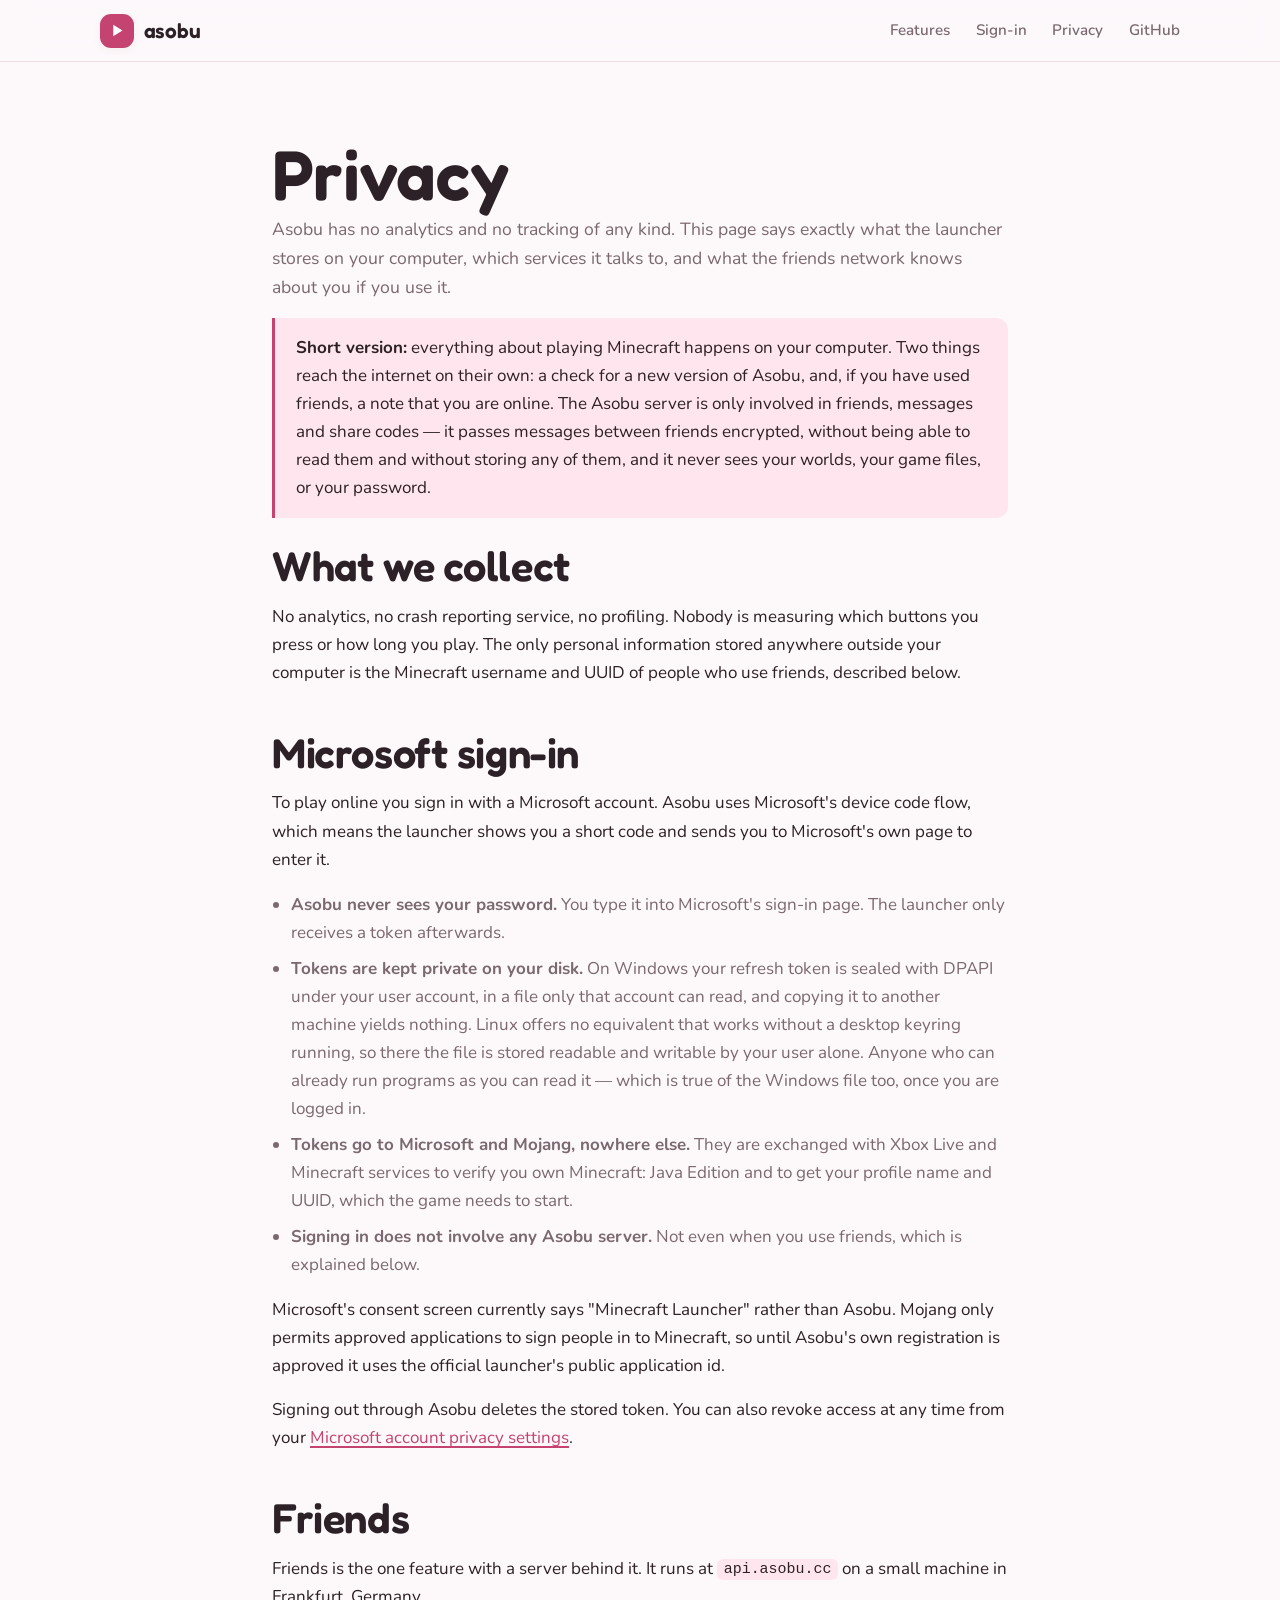
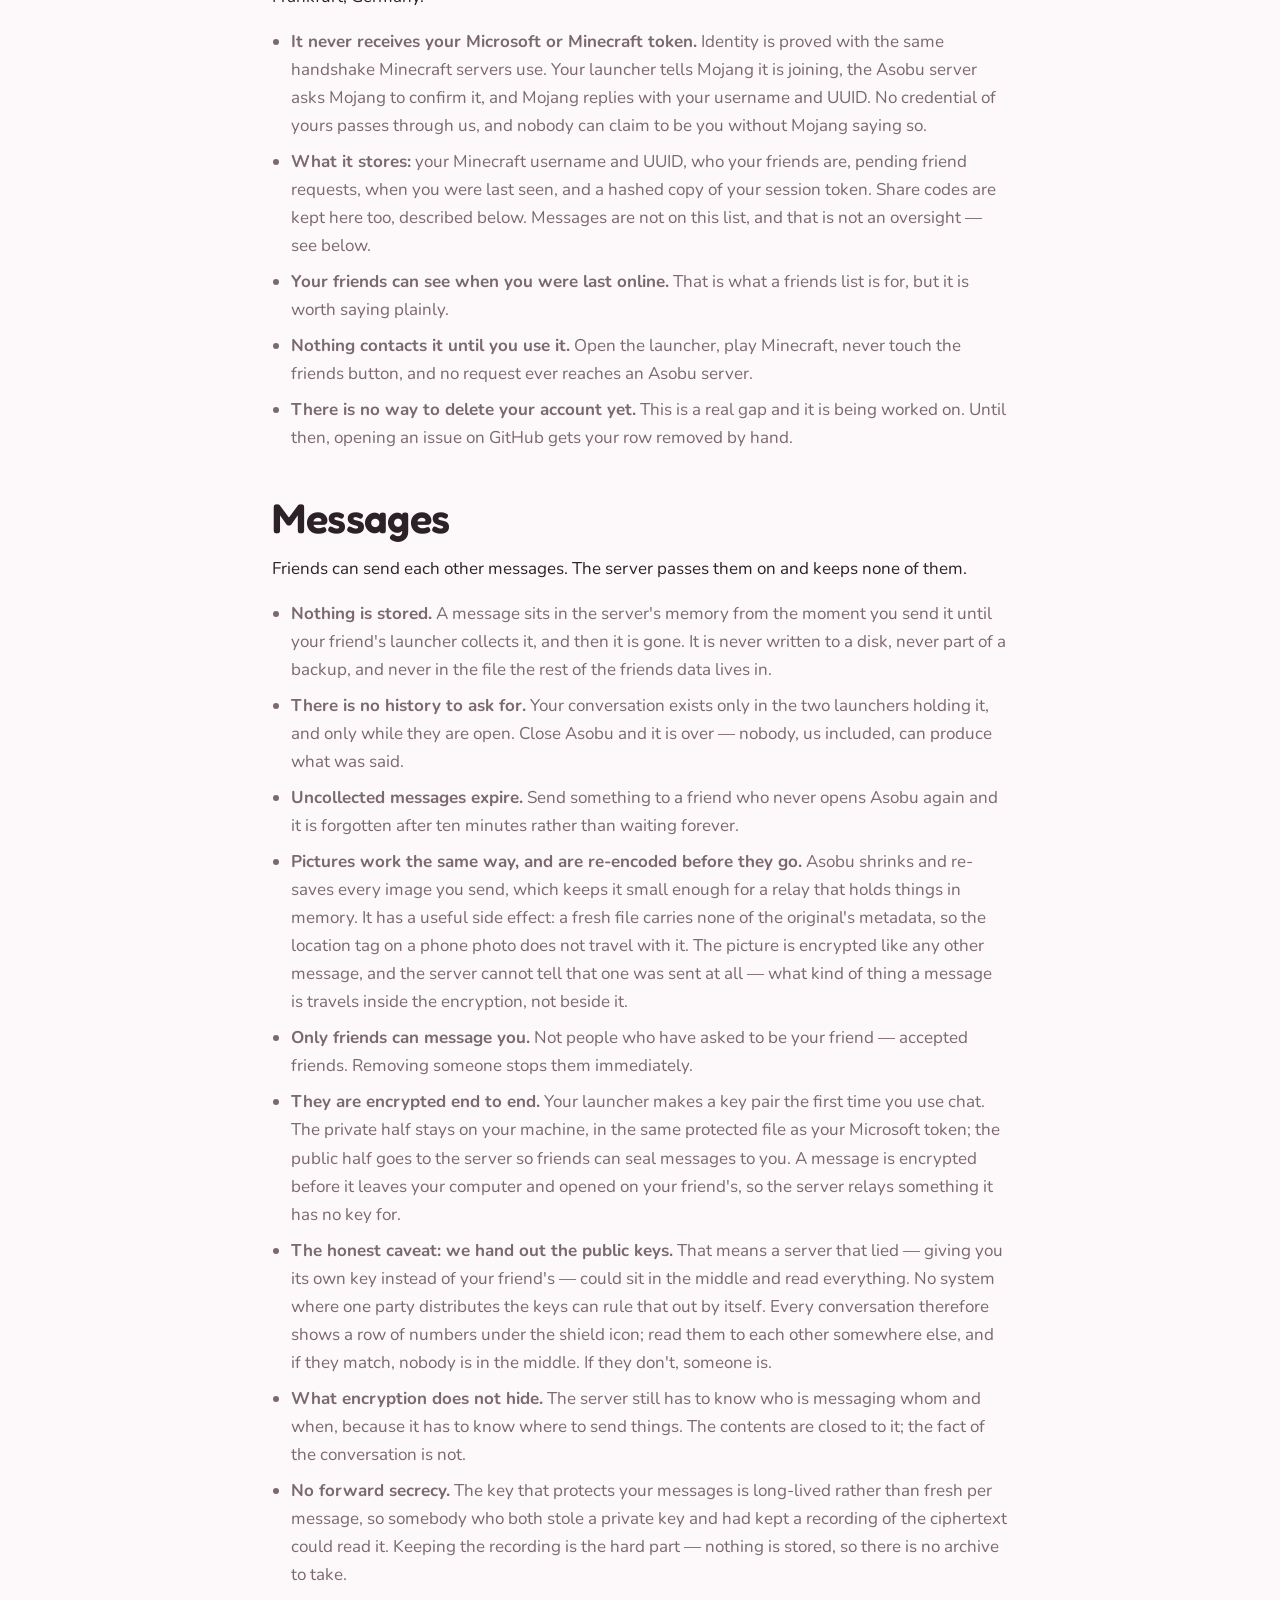
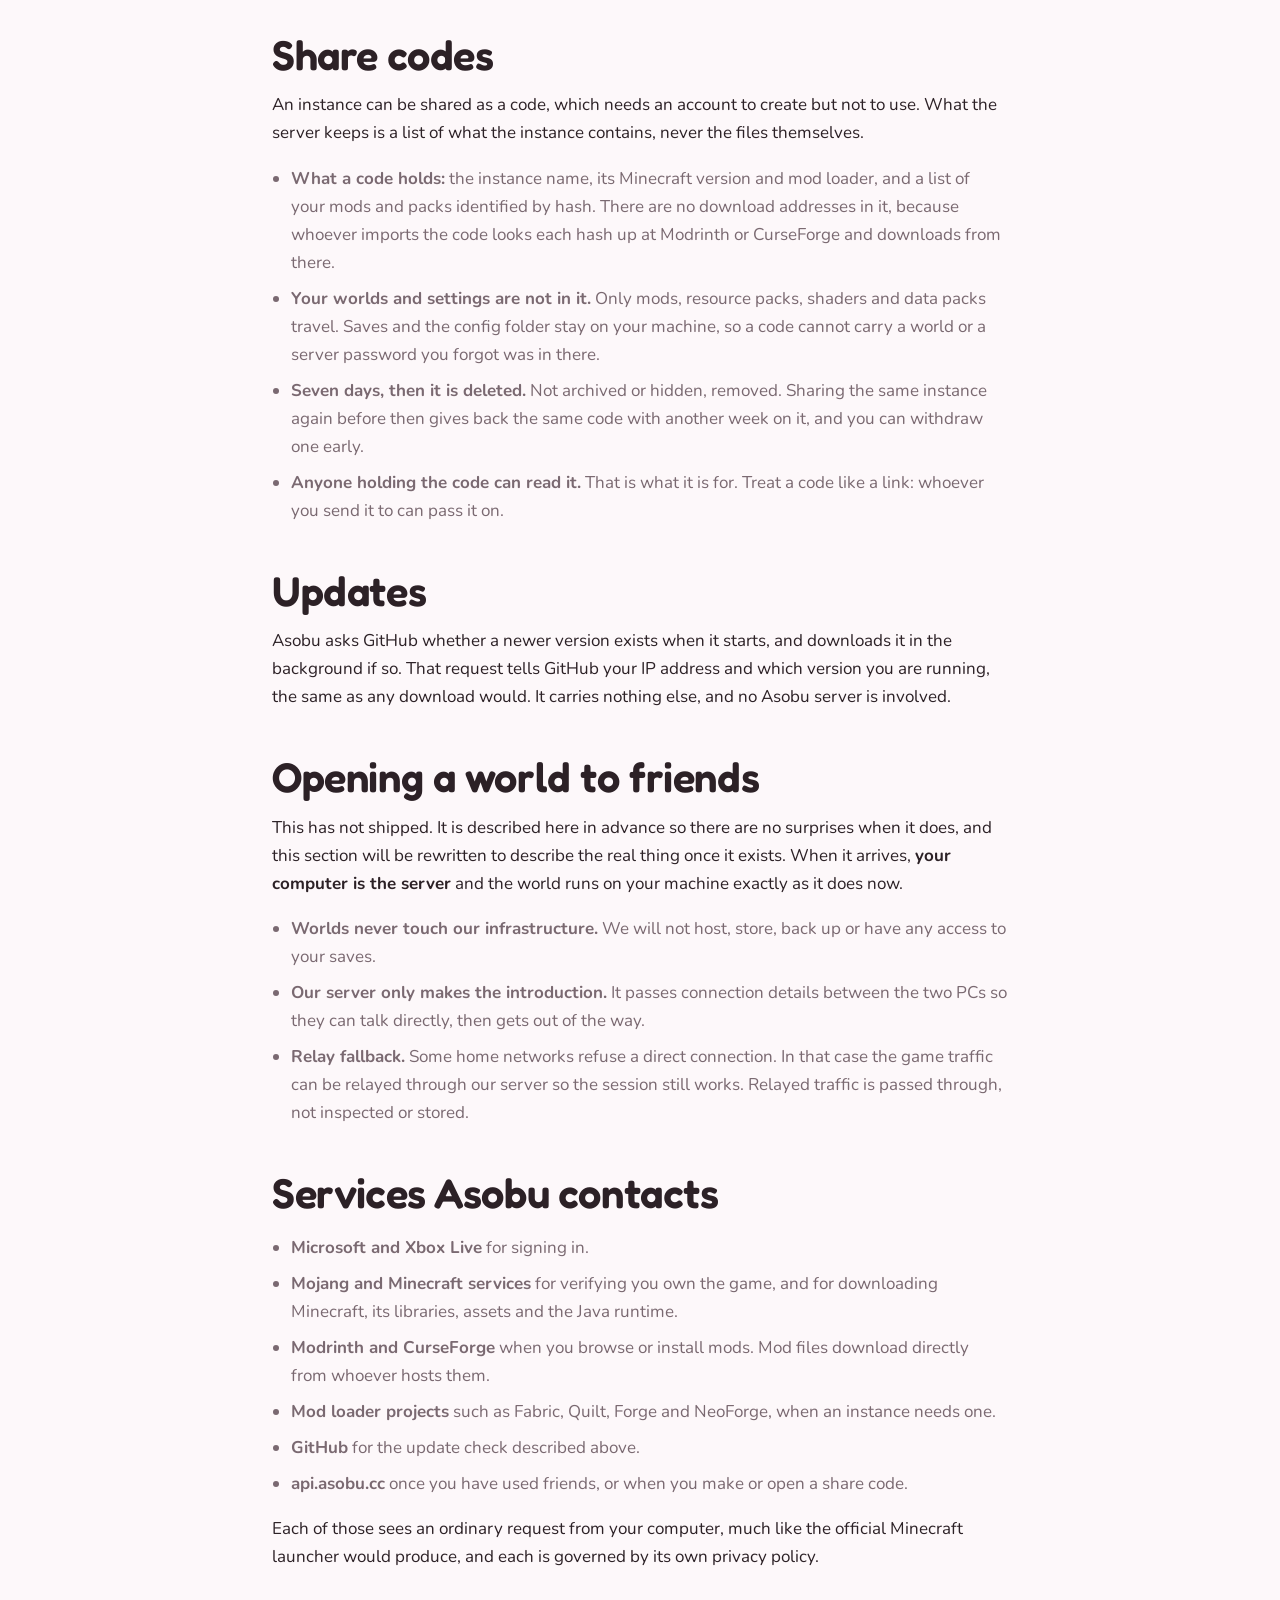
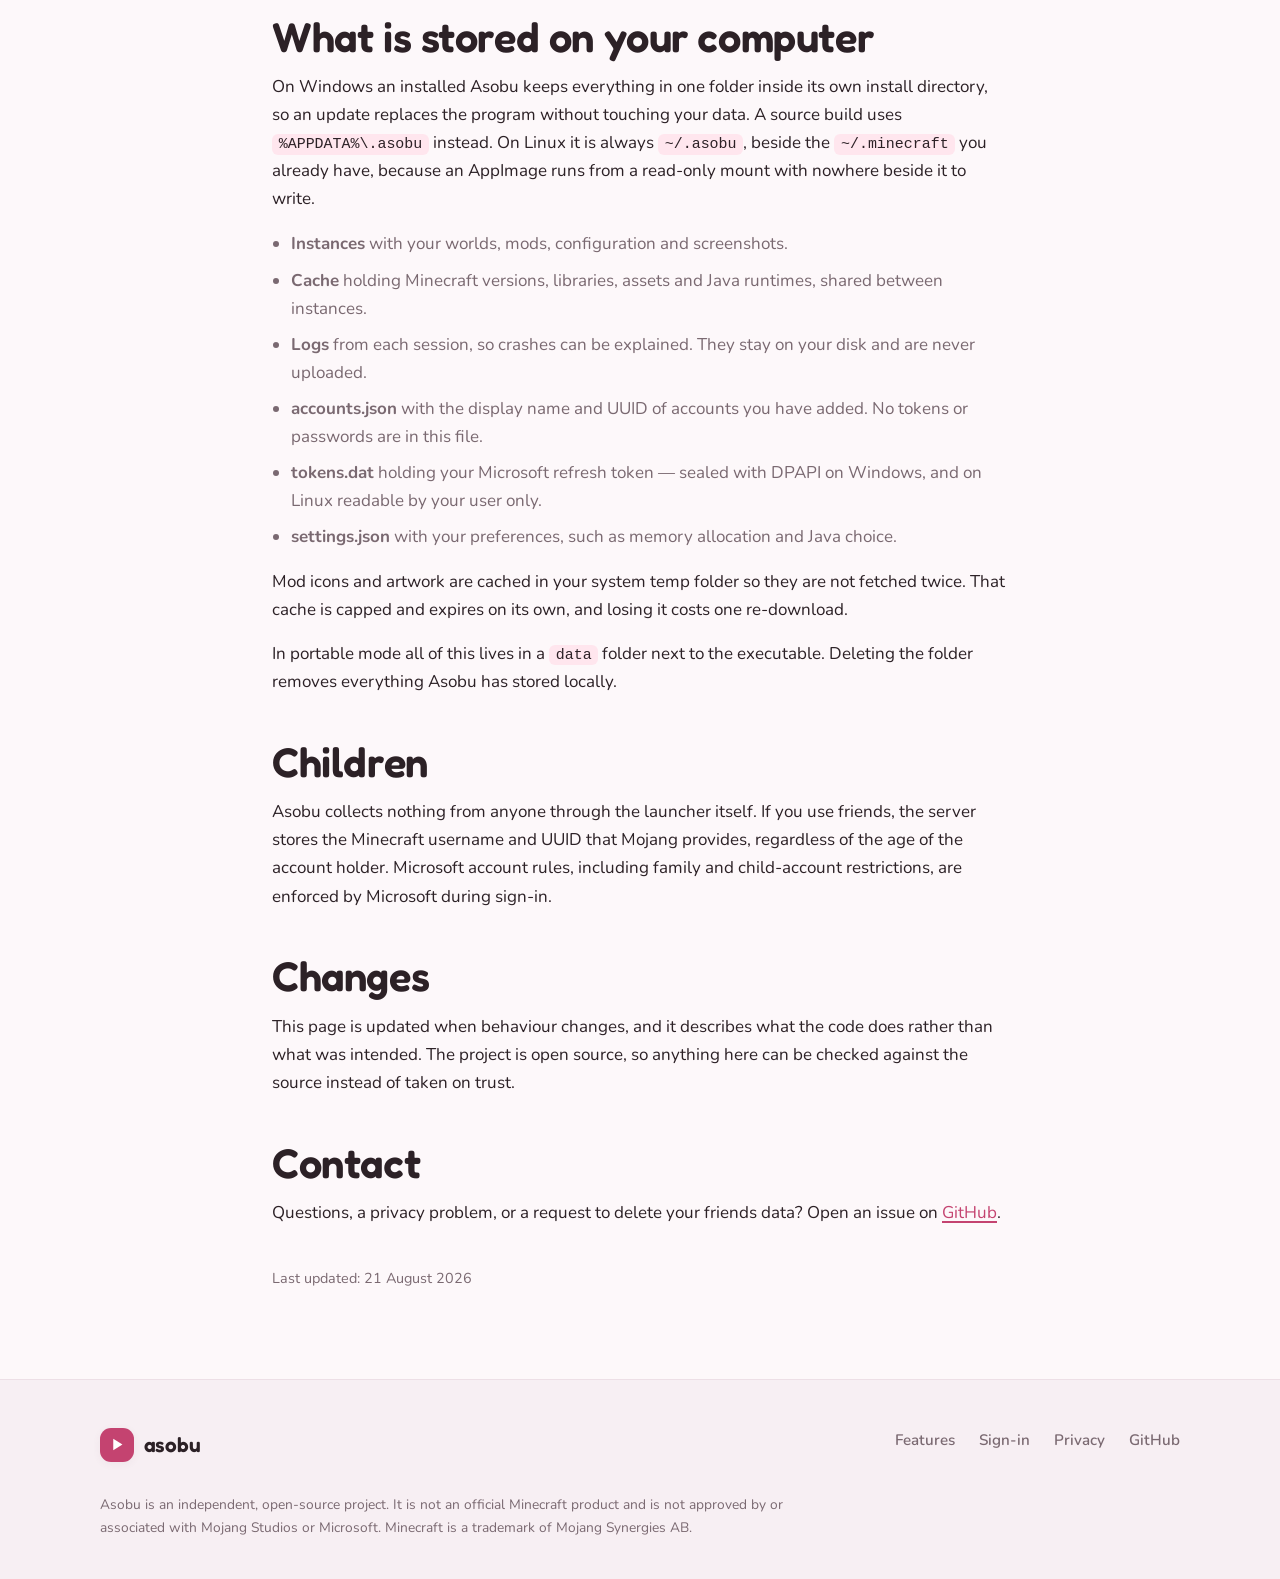
==== commit 29c48033: "Send pictures in chat Encrypted like everything else, and stored no more than anything else.  What k" ====
--- a/docs/privacy.html
+++ b/docs/privacy.html
@@ -124,6 +124,14 @@
         <li>
           <strong>Uncollected messages expire.</strong> Send something to a friend who never opens Asobu
           again and it is forgotten after ten minutes rather than waiting forever.
+        </li>
+        <li>
+          <strong>Pictures work the same way, and are re-encoded before they go.</strong> Asobu shrinks
+          and re-saves every image you send, which keeps it small enough for a relay that holds things
+          in memory. It has a useful side effect: a fresh file carries none of the original's metadata,
+          so the location tag on a phone photo does not travel with it. The picture is encrypted like
+          any other message, and the server cannot tell that one was sent at all — what kind of thing a
+          message is travels inside the encryption, not beside it.
         </li>
         <li>
           <strong>Only friends can message you.</strong> Not people who have asked to be your friend —
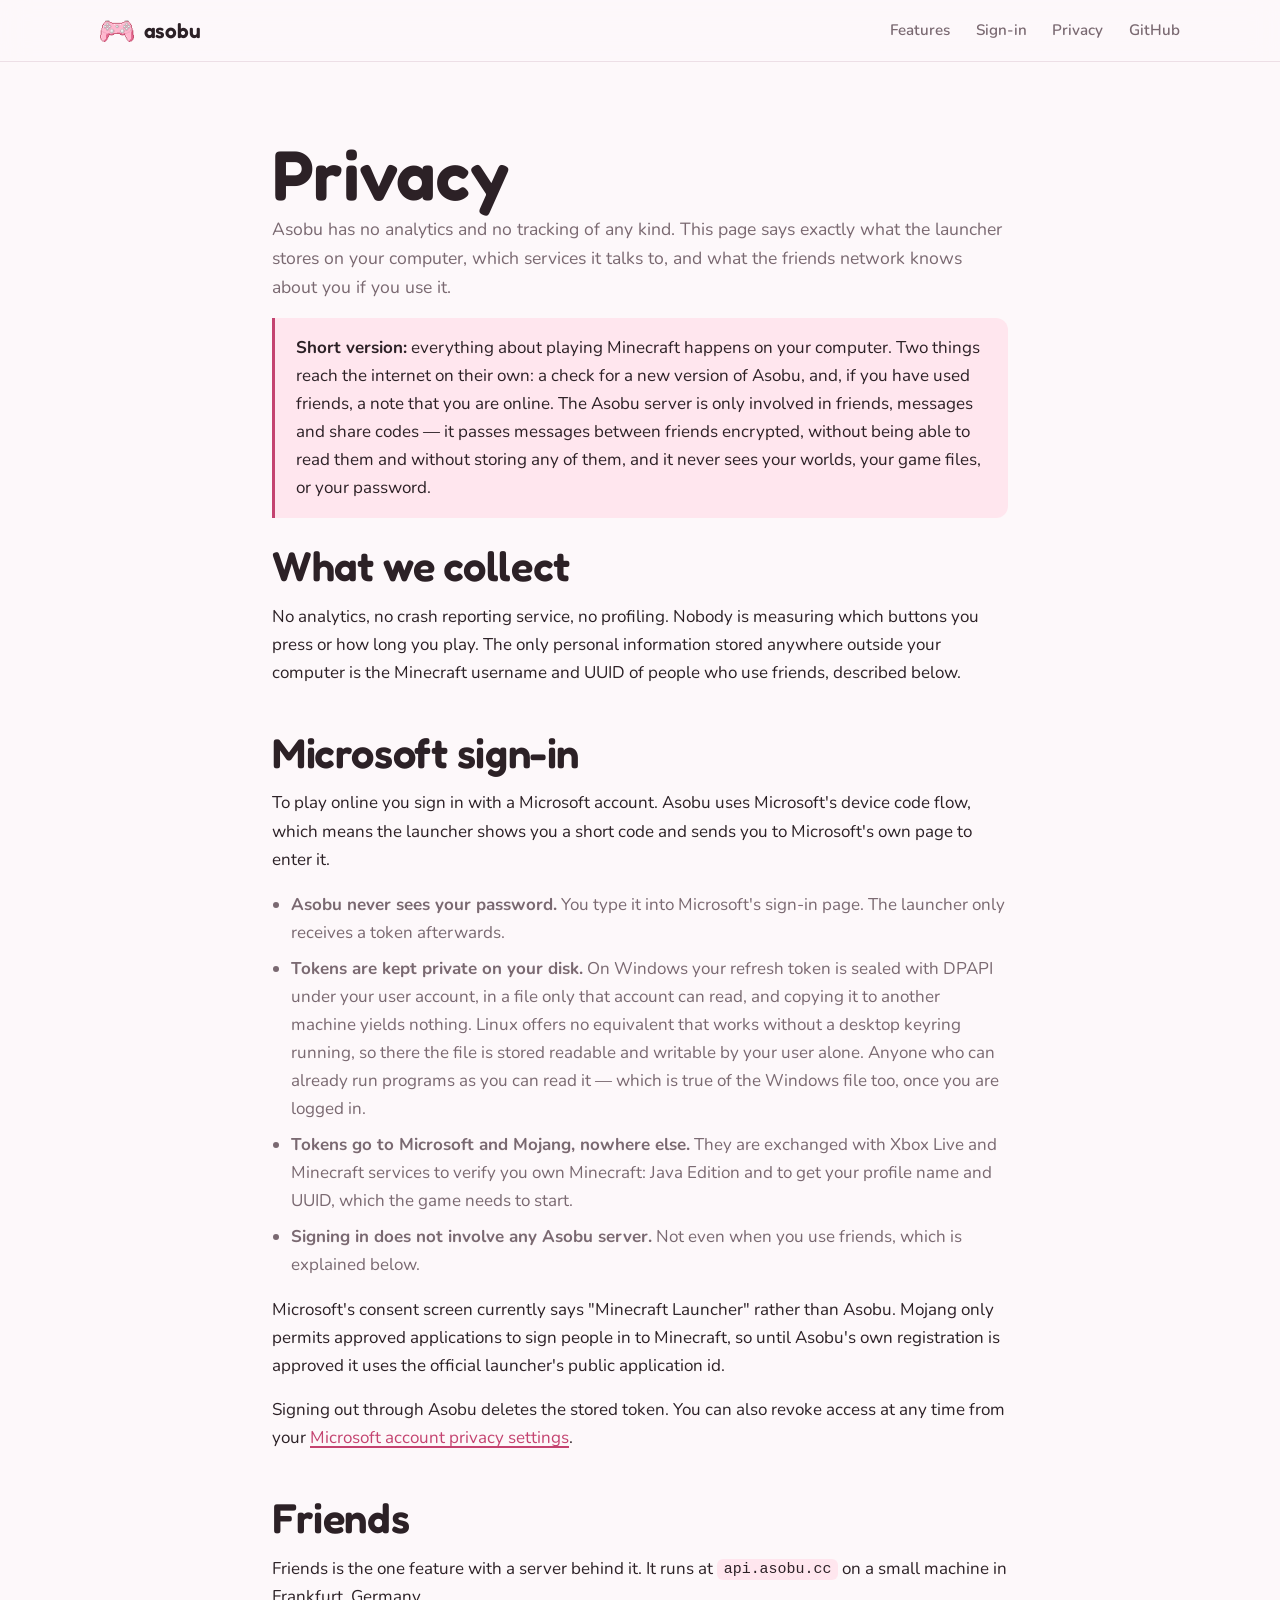
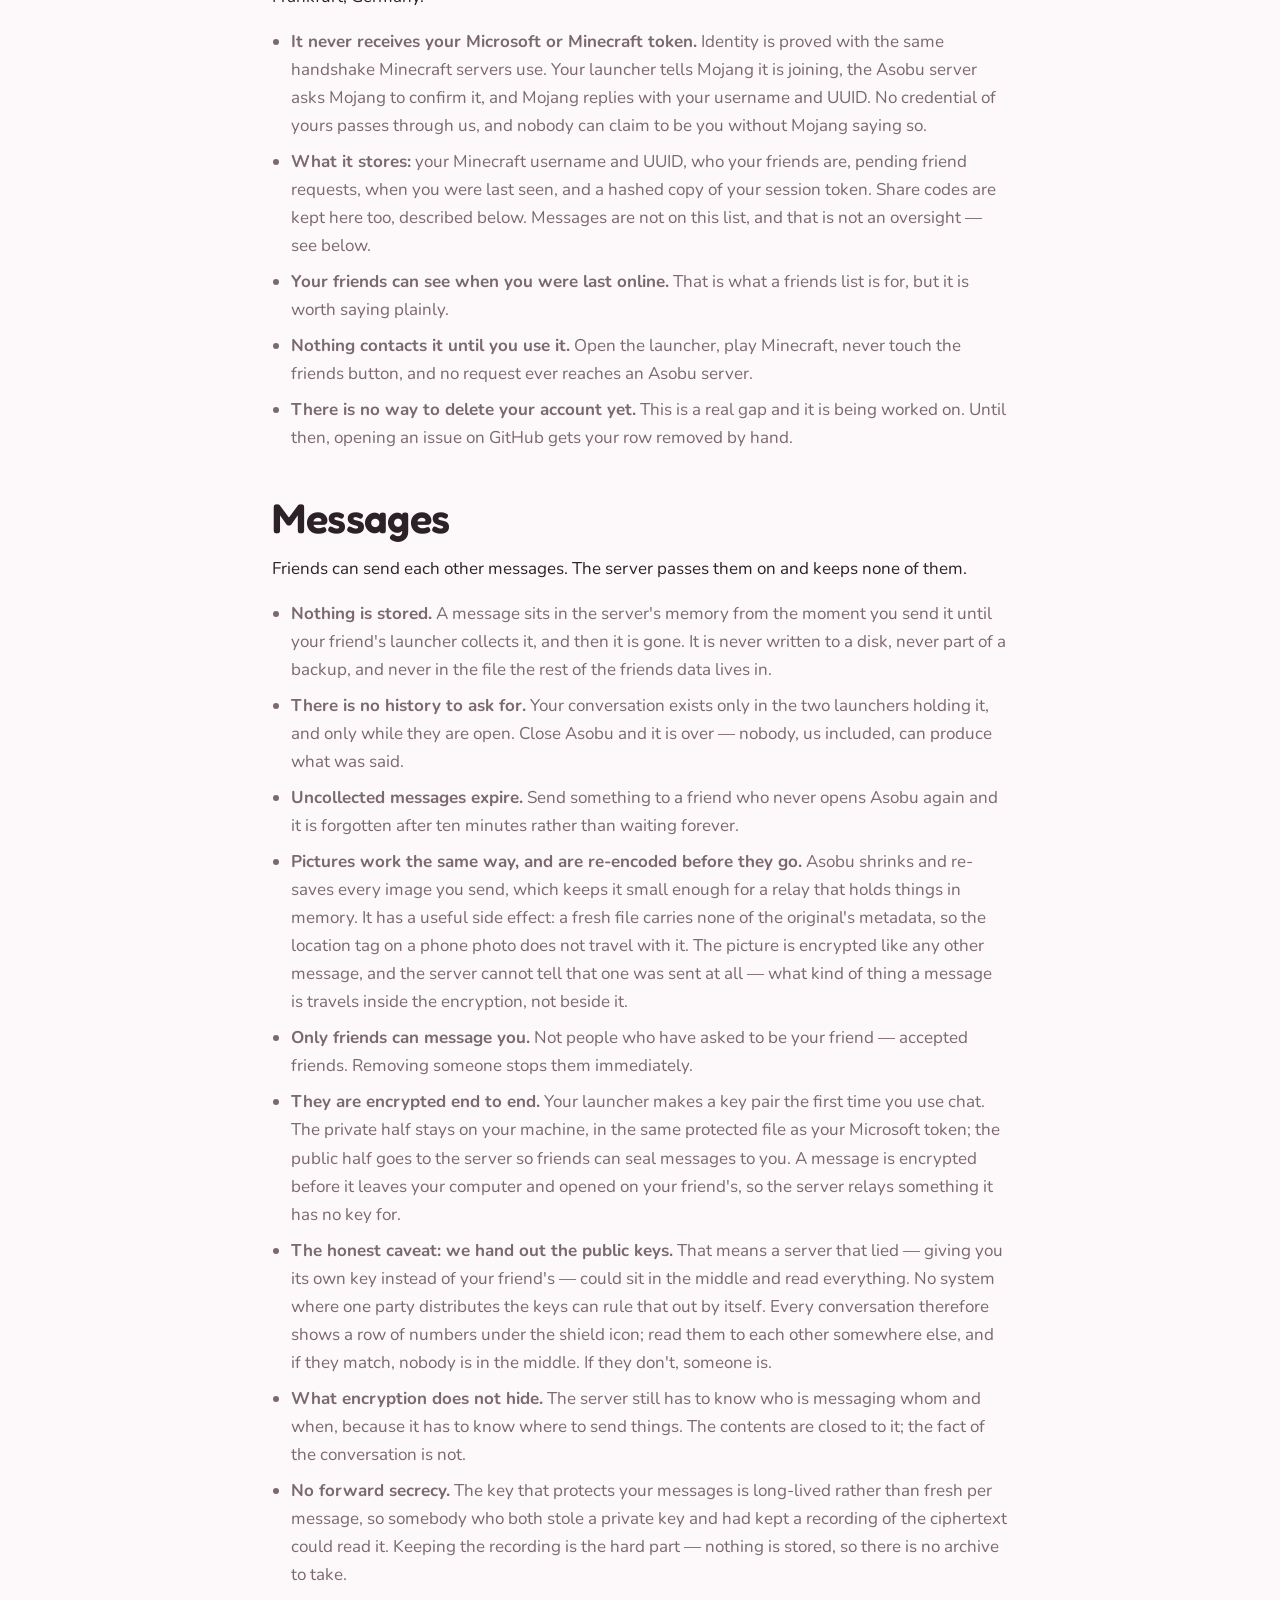
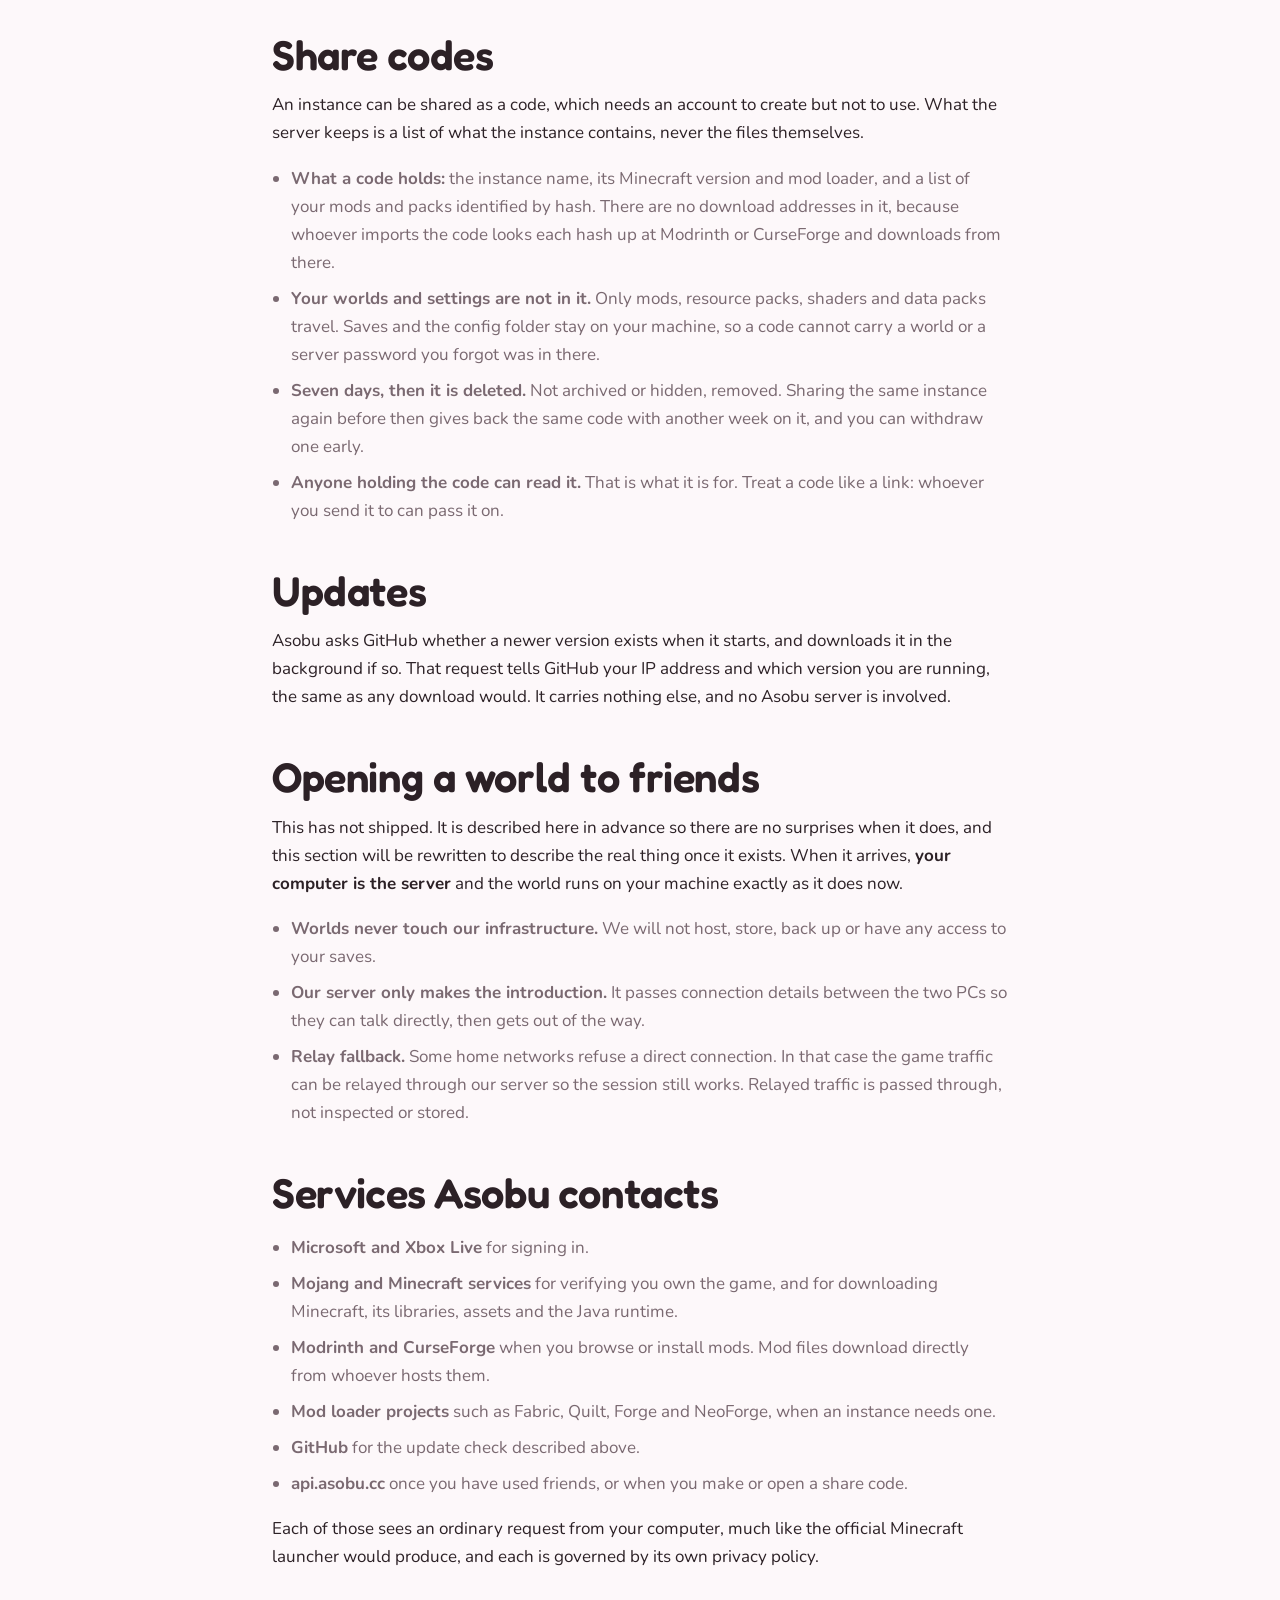
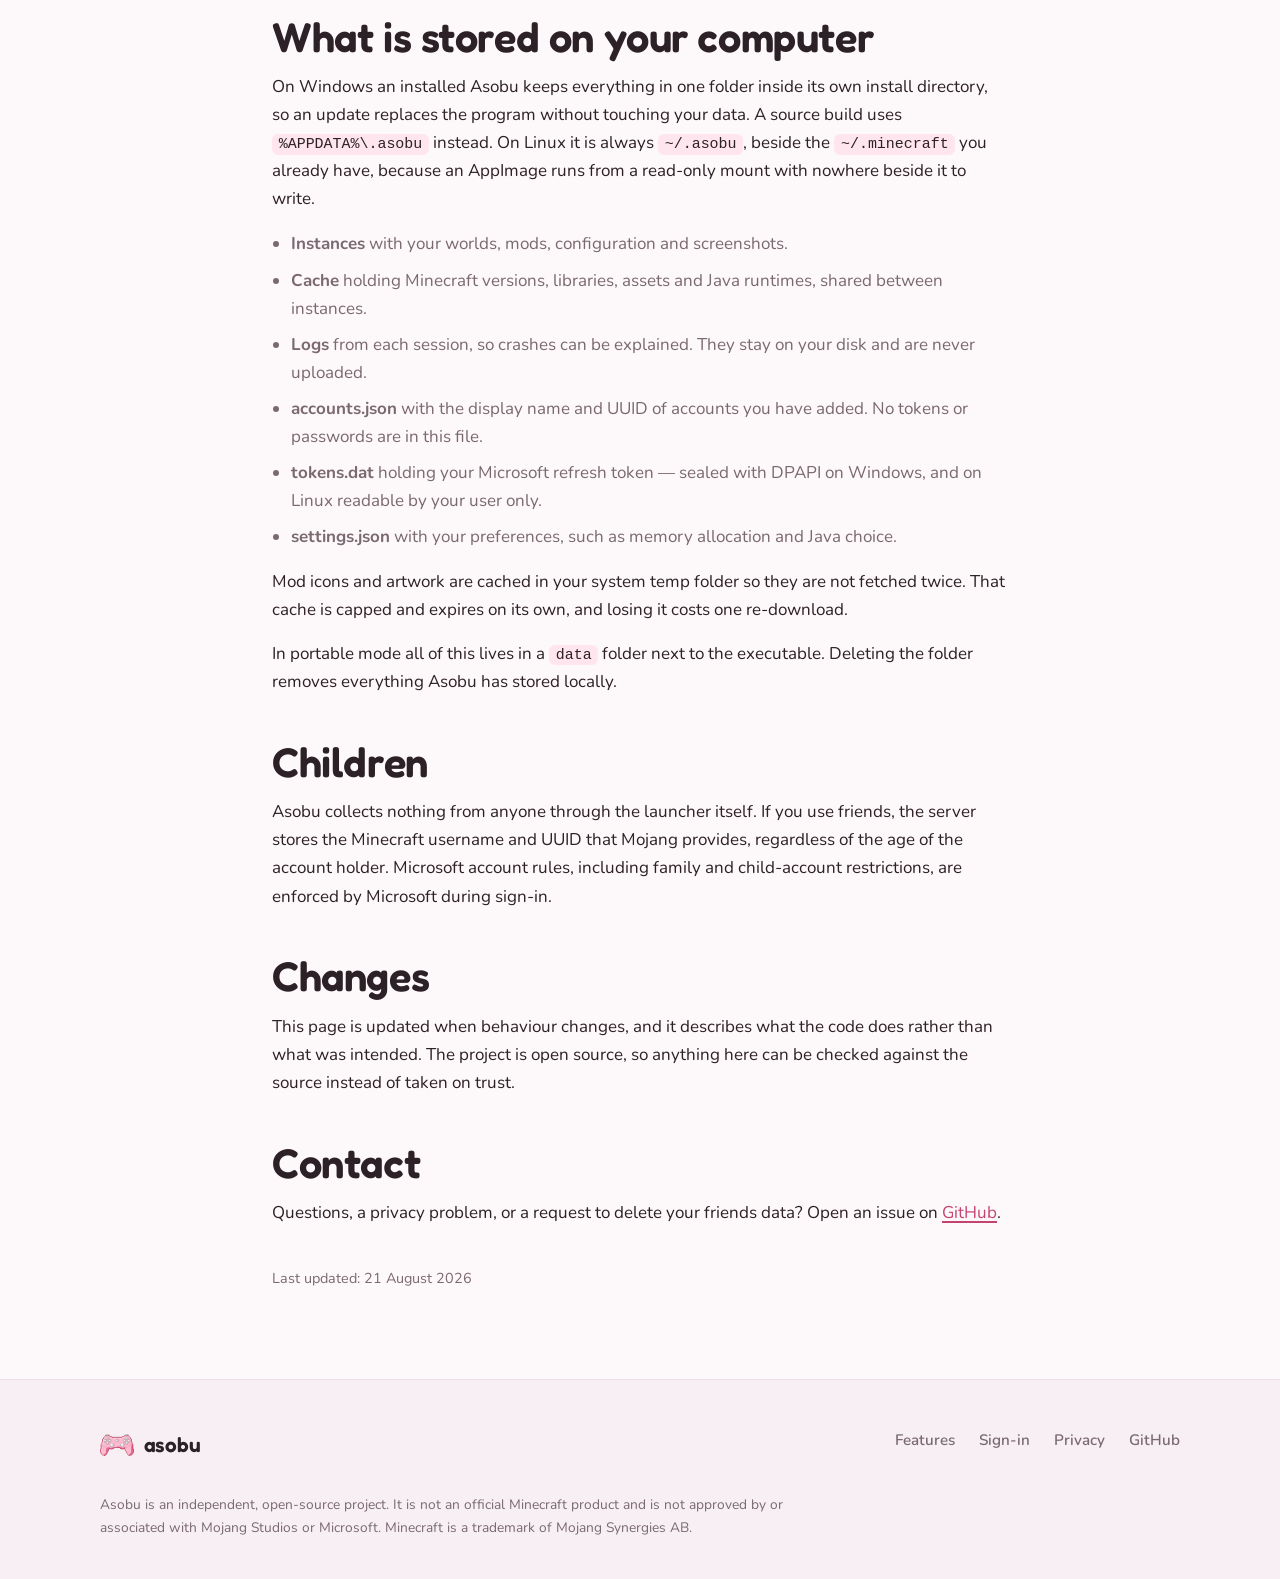
==== commit 22d95796: "Wear the gamepad in the sidebar and on the website The sidebar and the site header both drew a play " ====
--- a/docs/privacy.html
+++ b/docs/privacy.html
@@ -6,7 +6,7 @@
 <title>Privacy · Asobu</title>
 <meta name="description" content="Asobu has no analytics and no tracking. Here is exactly what the launcher stores, who it talks to, and what the friends network knows about you.">
 <link rel="stylesheet" href="style.css">
-<link rel="icon" href="data:image/svg+xml,<svg xmlns='http://www.w3.org/2000/svg' viewBox='0 0 100 100'><text y='.9em' font-size='90'>🌸</text></svg>">
+<link rel="icon" href="assets/asobu.png" type="image/png">
 </head>
 <body>
 
@@ -19,7 +19,7 @@
   <div class="wrap">
     <a class="brand" href="index.html">
       <span class="brand-mark" aria-hidden="true">
-        <svg viewBox="0 0 24 24" fill="#fff"><path d="M6 4l13 8-13 8z"/></svg>
+        <img src="assets/asobu.png" alt="" width="256" height="256" decoding="async">
       </span>
       <span class="brand-name">asobu</span>
     </a>
@@ -282,7 +282,7 @@
     <div class="footer-top">
       <a class="brand" href="index.html">
         <span class="brand-mark" aria-hidden="true">
-          <svg viewBox="0 0 24 24" fill="#fff"><path d="M6 4l13 8-13 8z"/></svg>
+          <img src="assets/asobu.png" alt="" width="256" height="256" decoding="async">
         </span>
         <span class="brand-name">asobu</span>
       </a>
--- a/docs/style.css
+++ b/docs/style.css
@@ -136,13 +136,14 @@
 }
 
 .brand { display: flex; align-items: center; gap: 0.6rem; text-decoration: none; color: var(--text); }
+/* The launcher's own icon, so it arrives with its colour and its shape already on it — no
+   tinted square behind it, which would only put pink on pink. The box stays square because the
+   artwork is; the gamepad inside it is wider than it is tall and sits centred in its own room. */
 .brand-mark {
-  width: 34px; height: 34px; border-radius: 11px;
-  background: var(--accent);
+  width: 34px; height: 34px;
   display: grid; place-items: center;
-  box-shadow: var(--shadow-sm);
-}
-.brand-mark svg { width: 17px; height: 17px; }
+}
+.brand-mark img { width: 100%; height: 100%; }
 .brand-name { font-size: 1.3rem; }
 
 .nav { margin-left: auto; display: flex; align-items: center; gap: 1.6rem; }
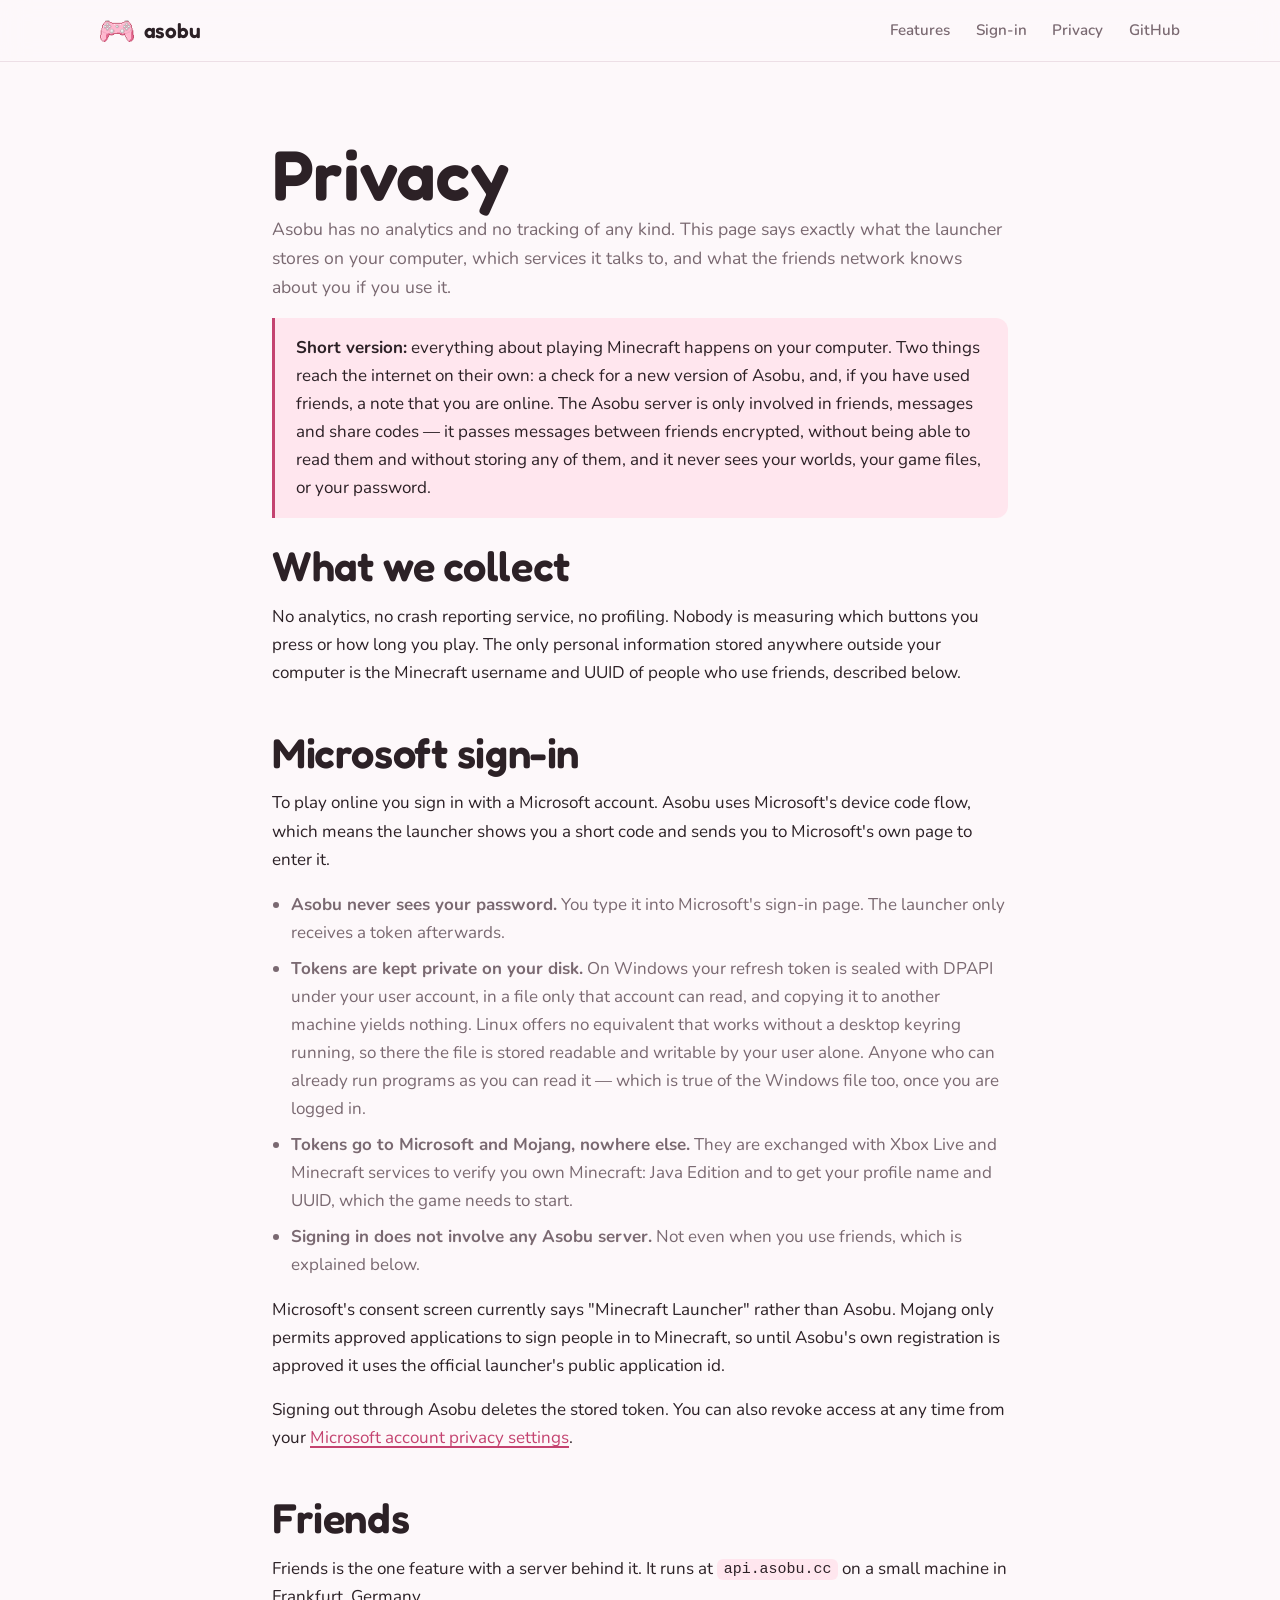
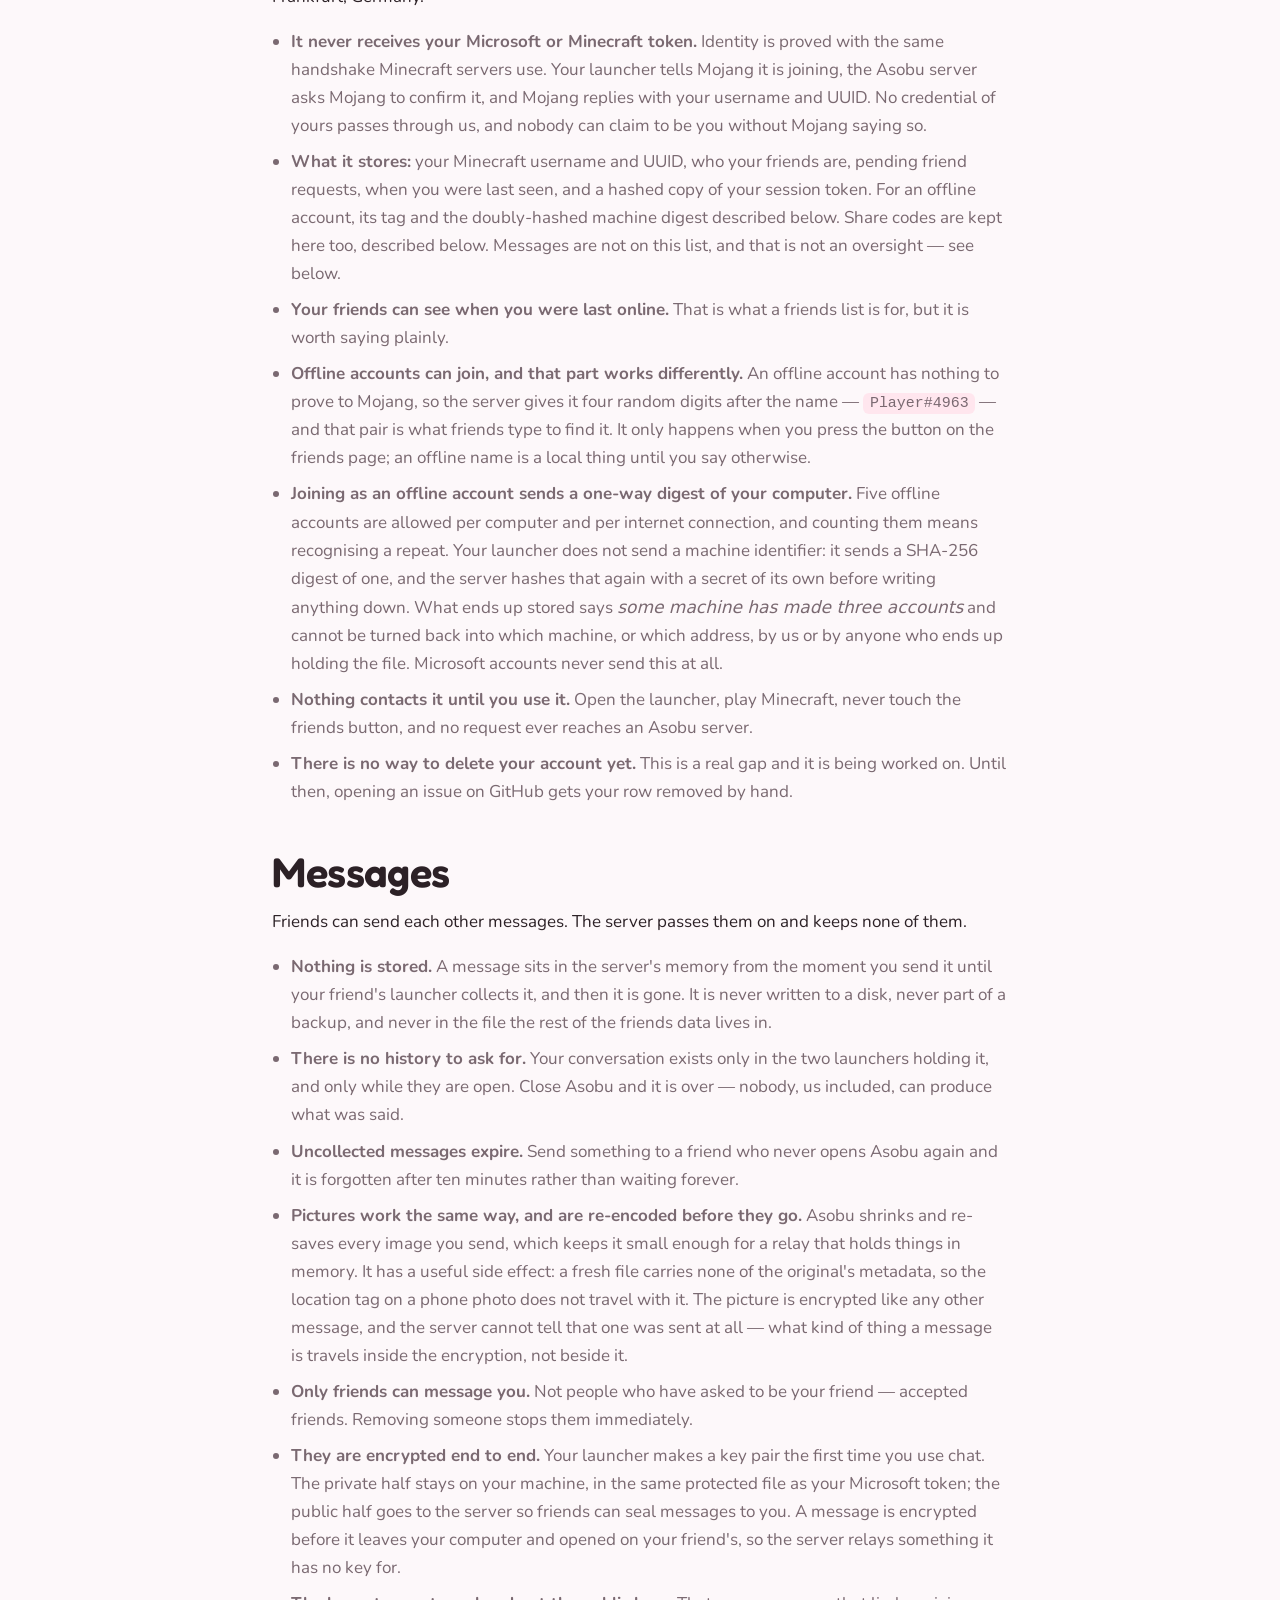
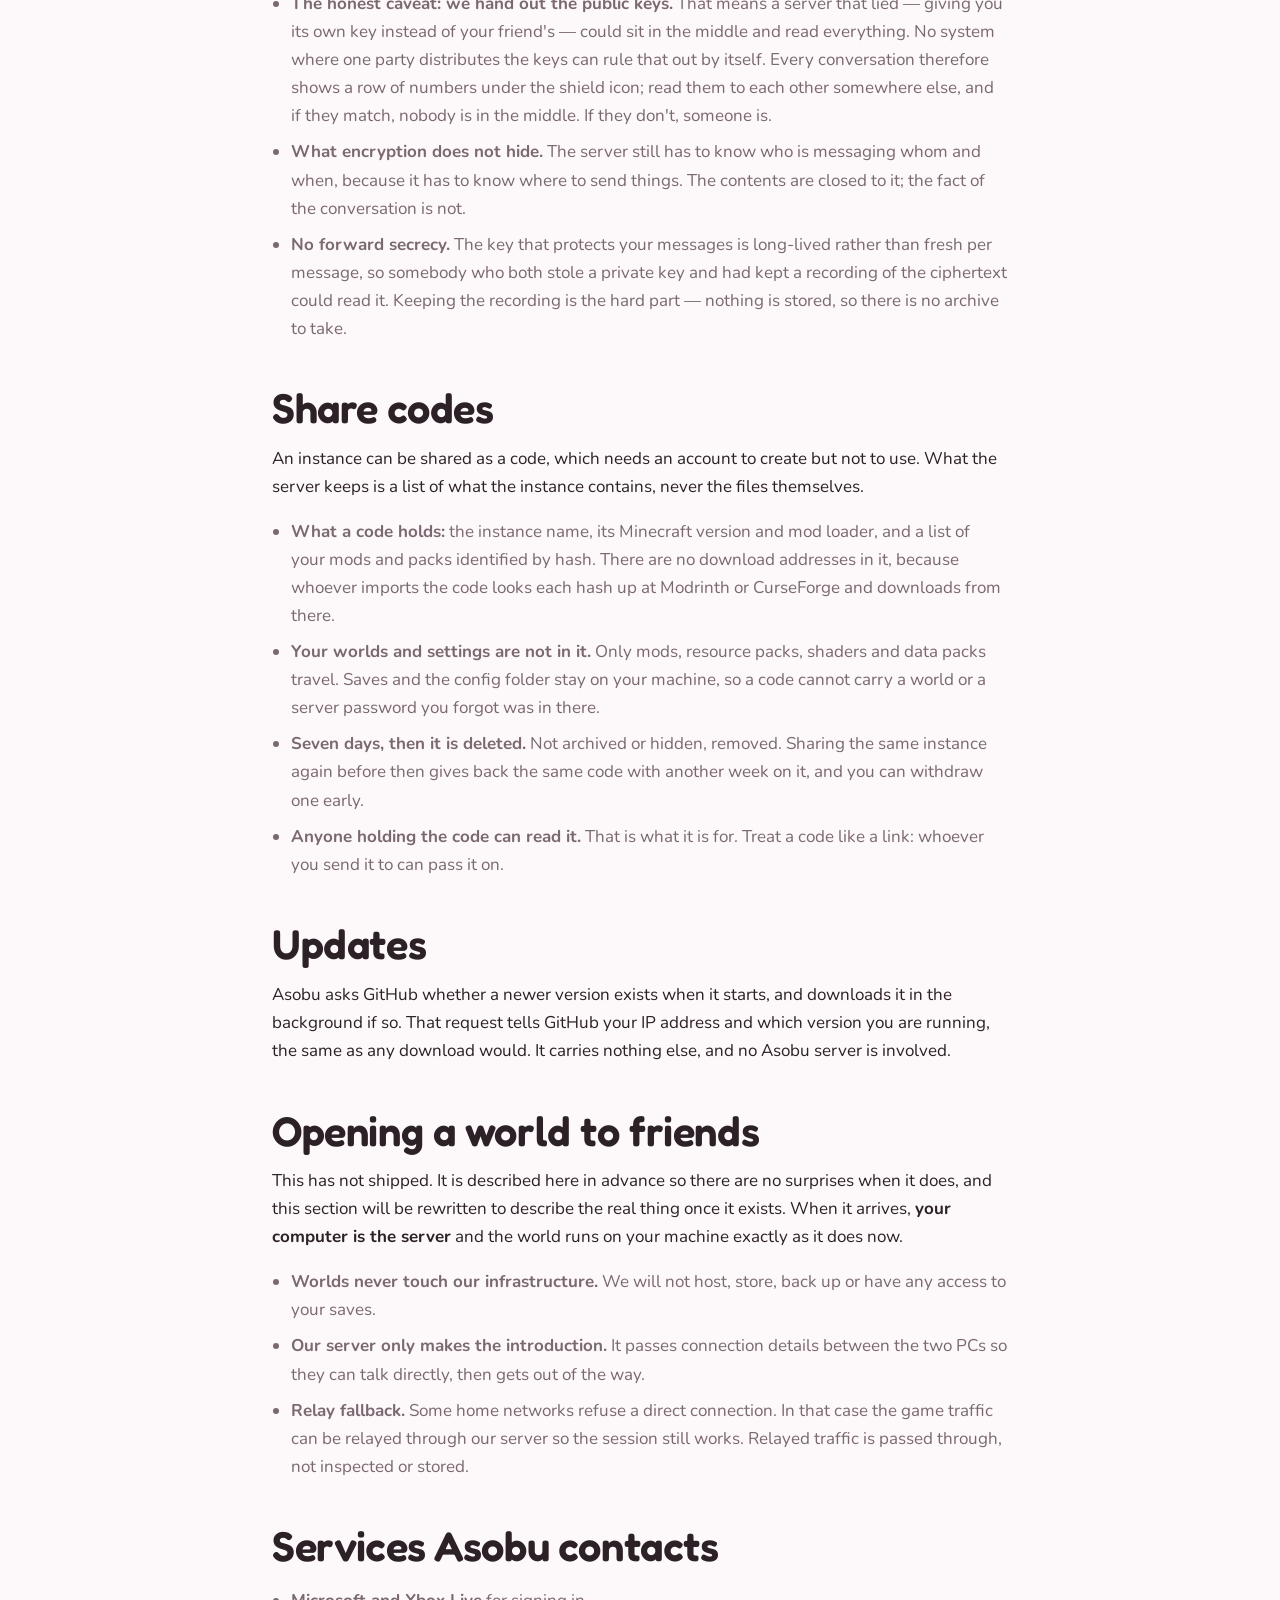
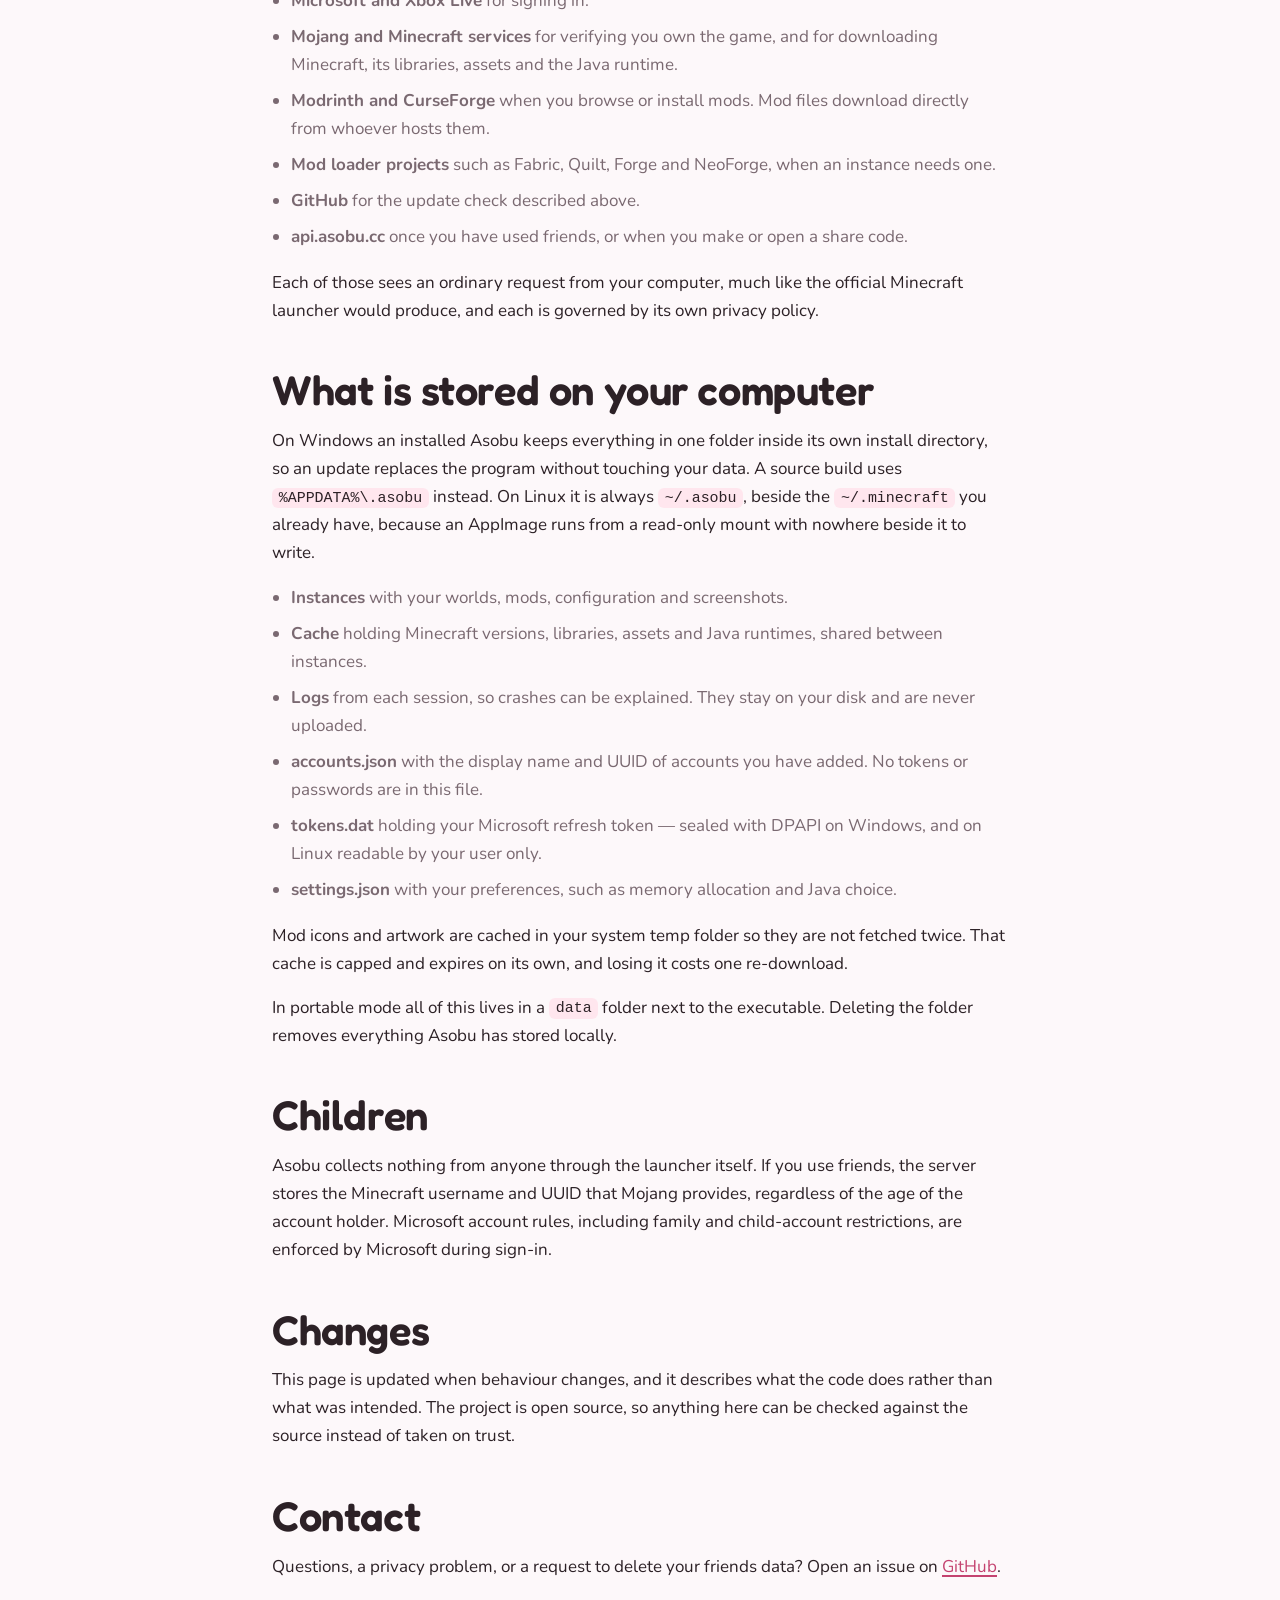
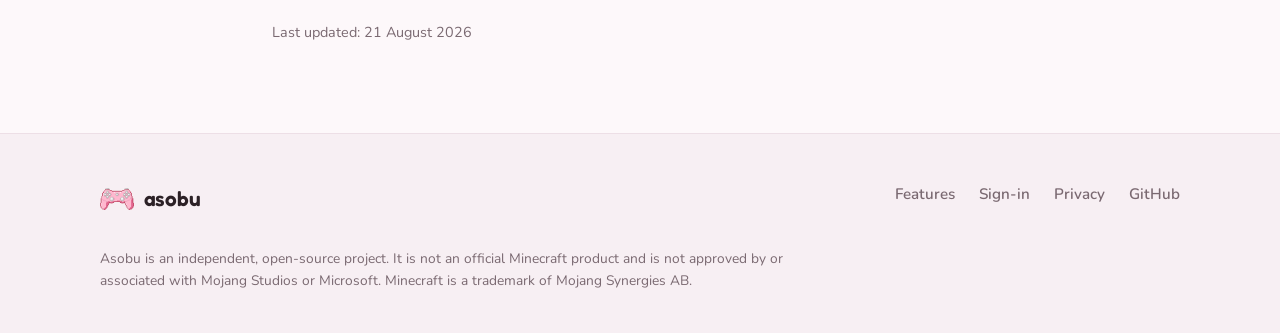
==== commit afba552c: "Let offline accounts onto the friends network, under a tag Everywhere else identity here is Mojang's" ====
--- a/docs/privacy.html
+++ b/docs/privacy.html
@@ -89,12 +89,29 @@
         <li>
           <strong>What it stores:</strong> your Minecraft username and UUID, who your friends are,
           pending friend requests, when you were last seen, and a hashed copy of your session token.
+          For an offline account, its tag and the doubly-hashed machine digest described below.
           Share codes are kept here too, described below. Messages are not on this list, and that is
           not an oversight — see below.
         </li>
         <li>
           <strong>Your friends can see when you were last online.</strong> That is what a friends list is
           for, but it is worth saying plainly.
+        </li>
+        <li>
+          <strong>Offline accounts can join, and that part works differently.</strong> An offline account
+          has nothing to prove to Mojang, so the server gives it four random digits after the name —
+          <code>Player#4963</code> — and that pair is what friends type to find it. It only happens when
+          you press the button on the friends page; an offline name is a local thing until you say
+          otherwise.
+        </li>
+        <li>
+          <strong>Joining as an offline account sends a one-way digest of your computer.</strong> Five
+          offline accounts are allowed per computer and per internet connection, and counting them means
+          recognising a repeat. Your launcher does not send a machine identifier: it sends a SHA-256
+          digest of one, and the server hashes that again with a secret of its own before writing
+          anything down. What ends up stored says <em>some machine has made three accounts</em> and
+          cannot be turned back into which machine, or which address, by us or by anyone who ends up
+          holding the file. Microsoft accounts never send this at all.
         </li>
         <li>
           <strong>Nothing contacts it until you use it.</strong> Open the launcher, play Minecraft, never
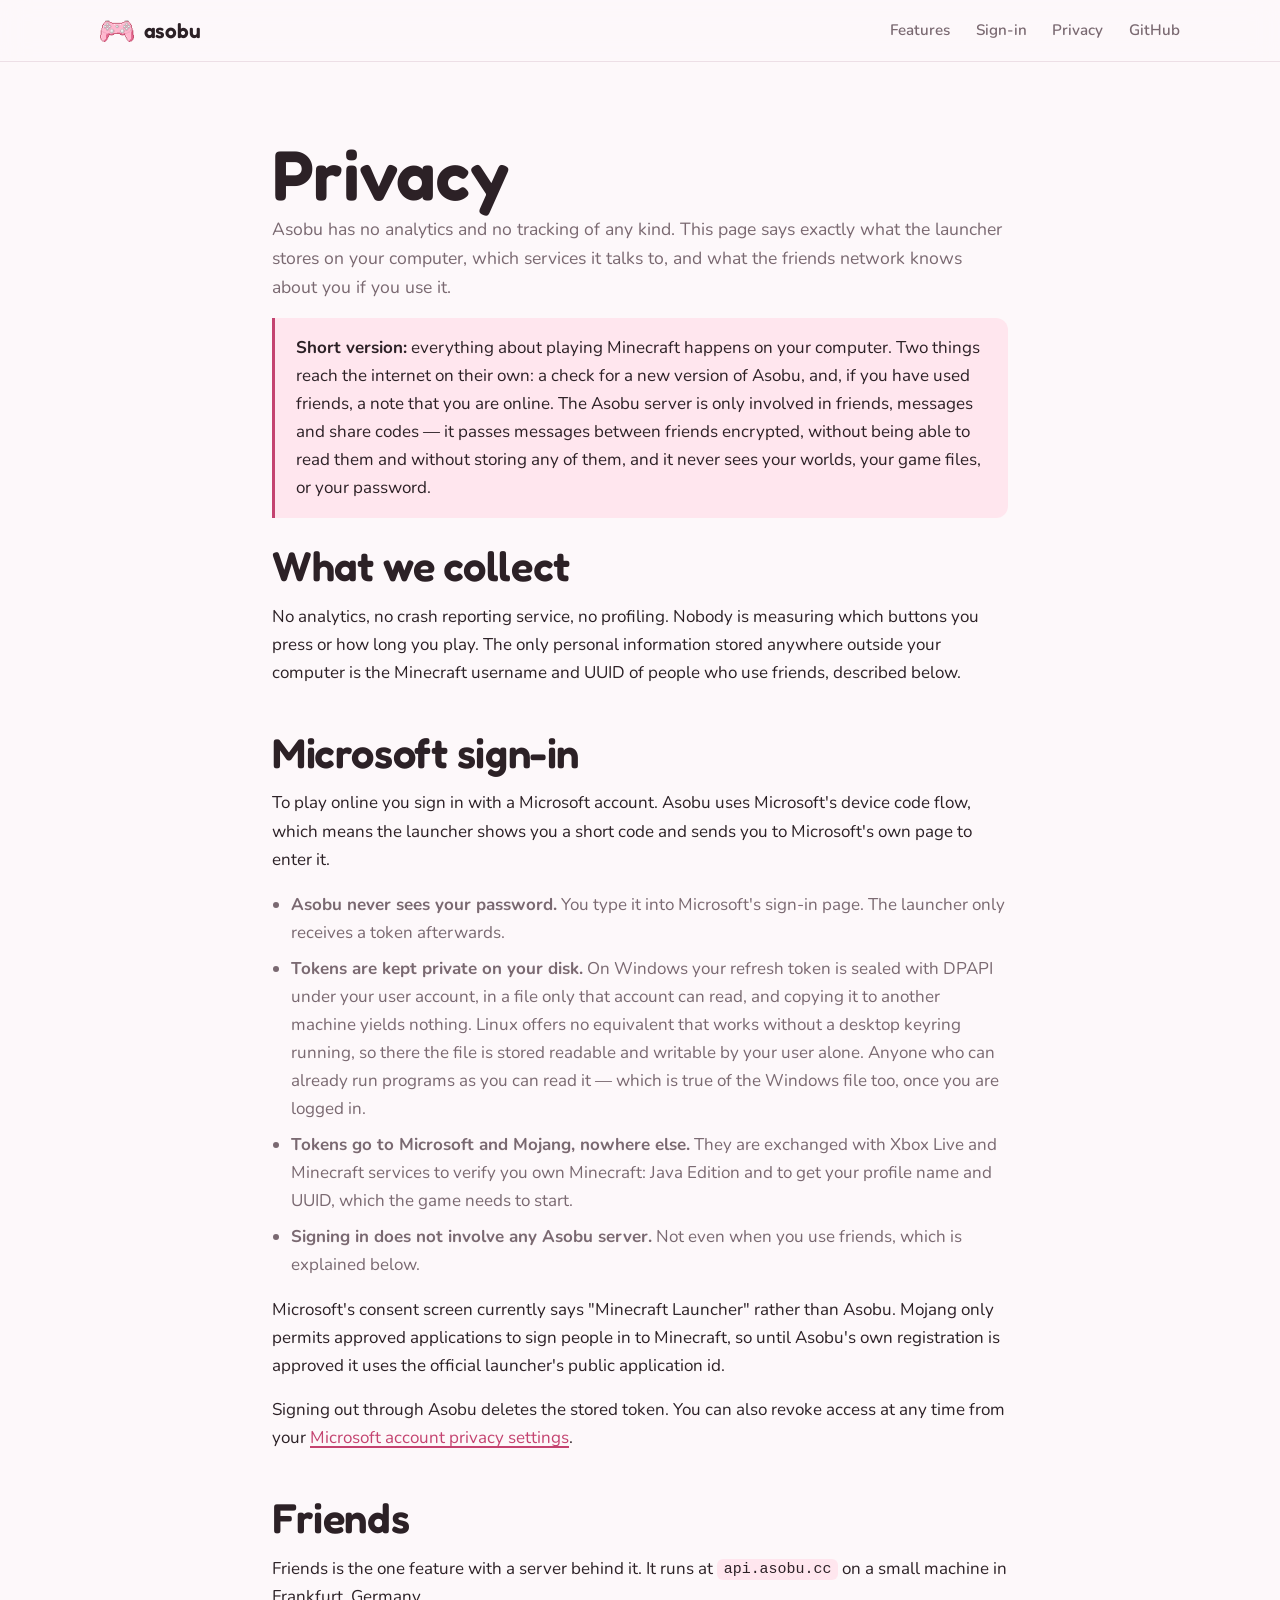
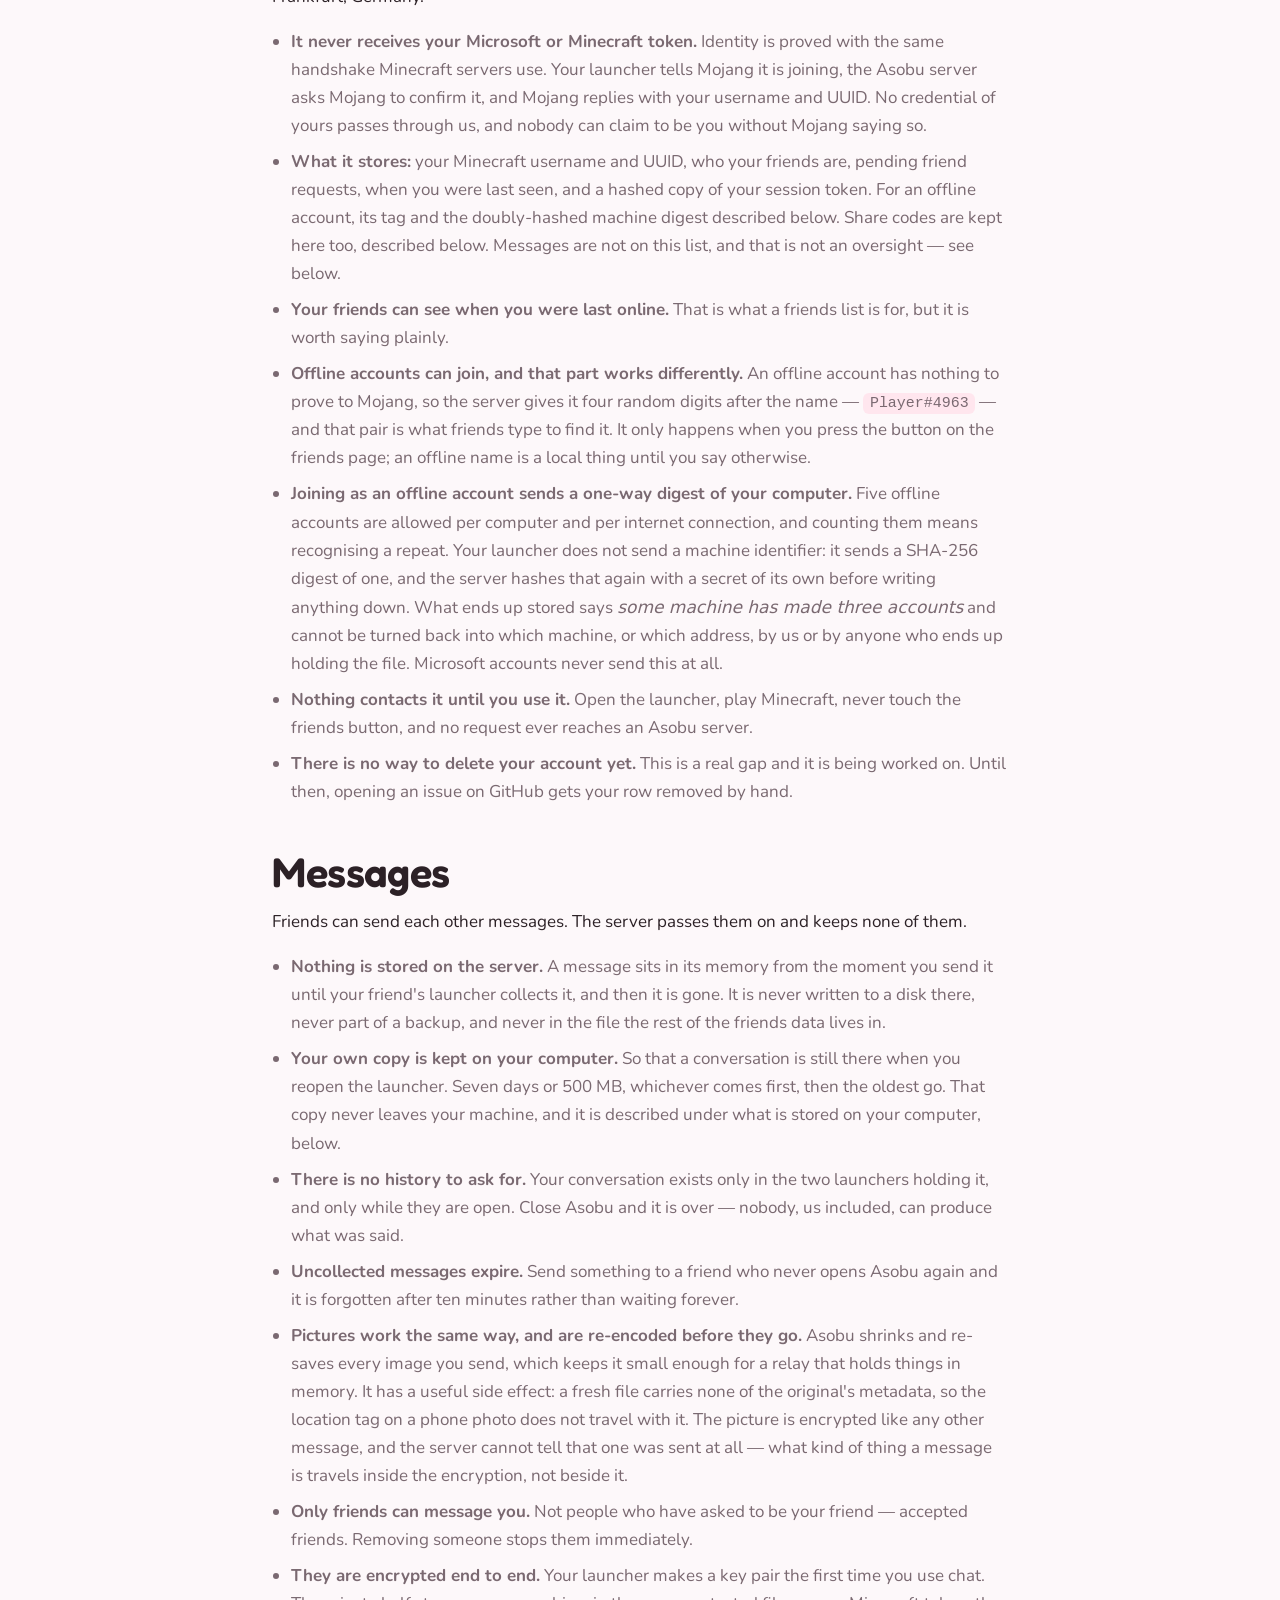
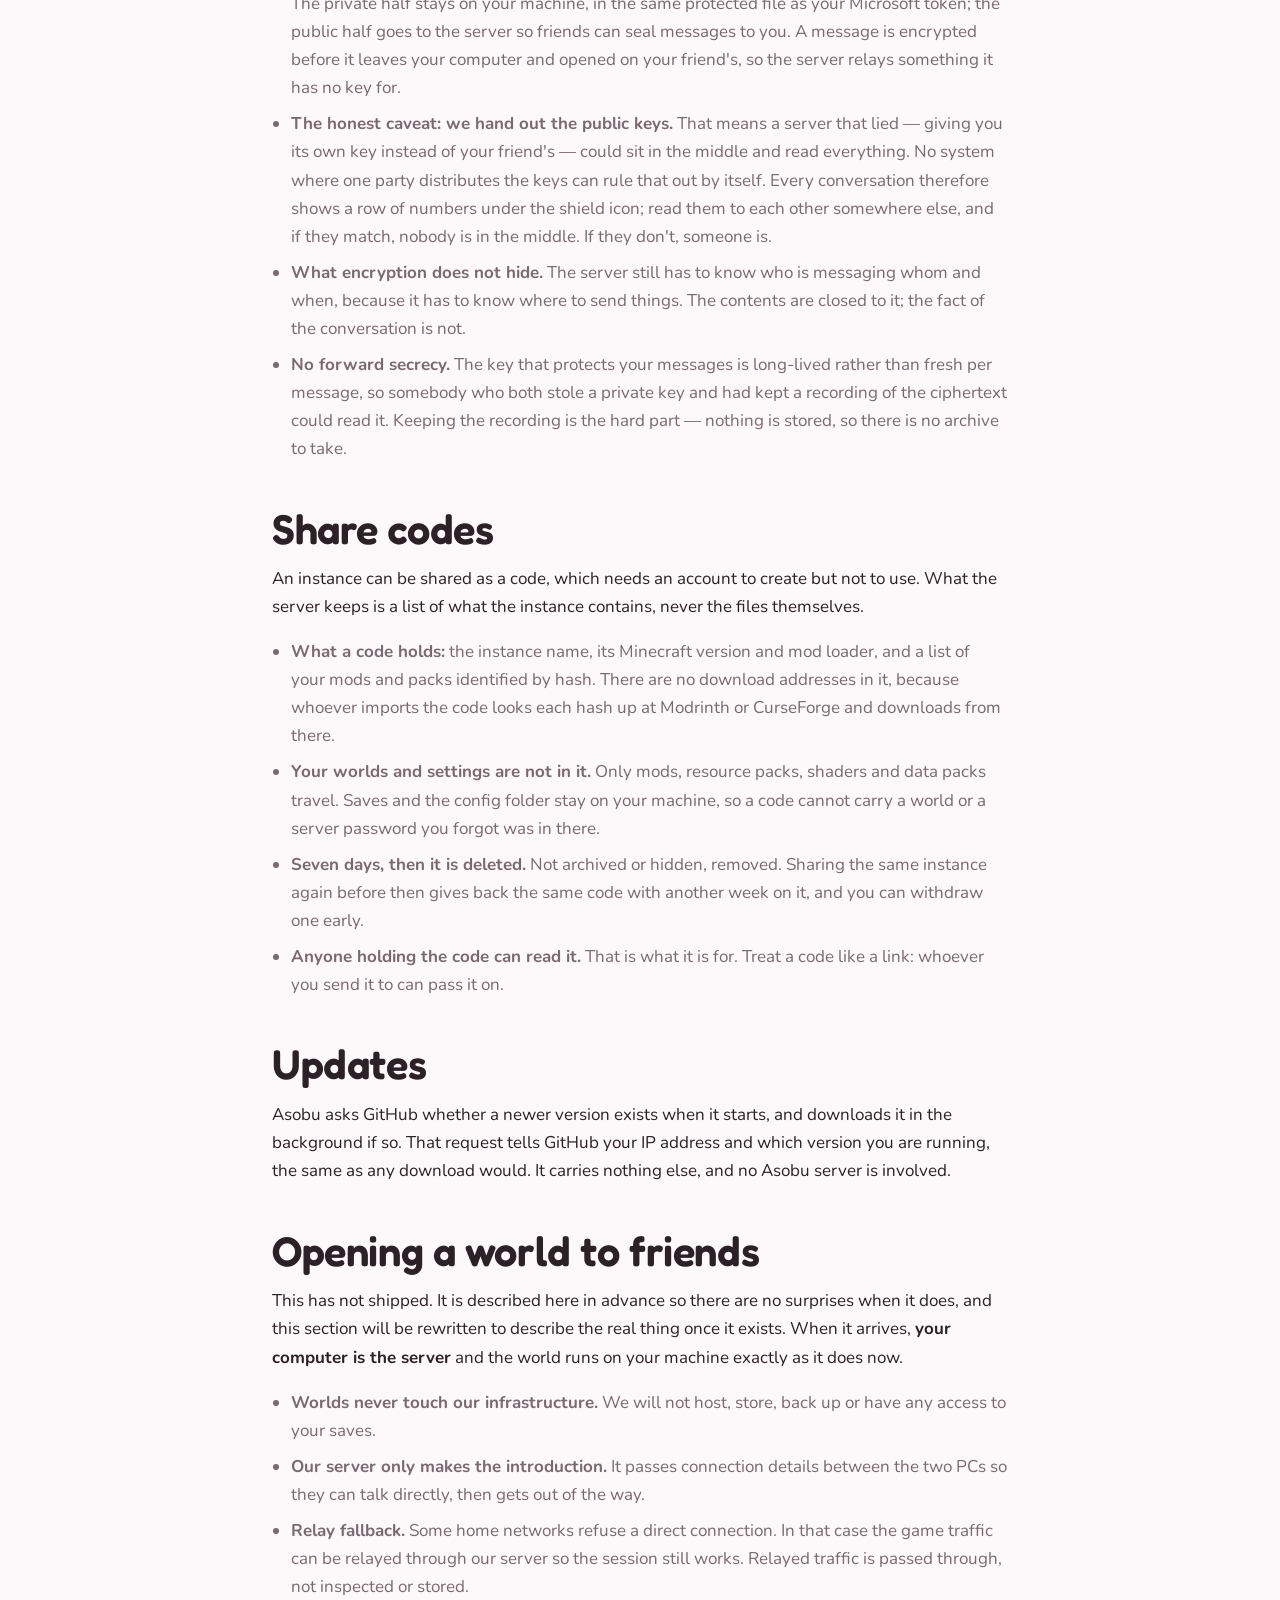
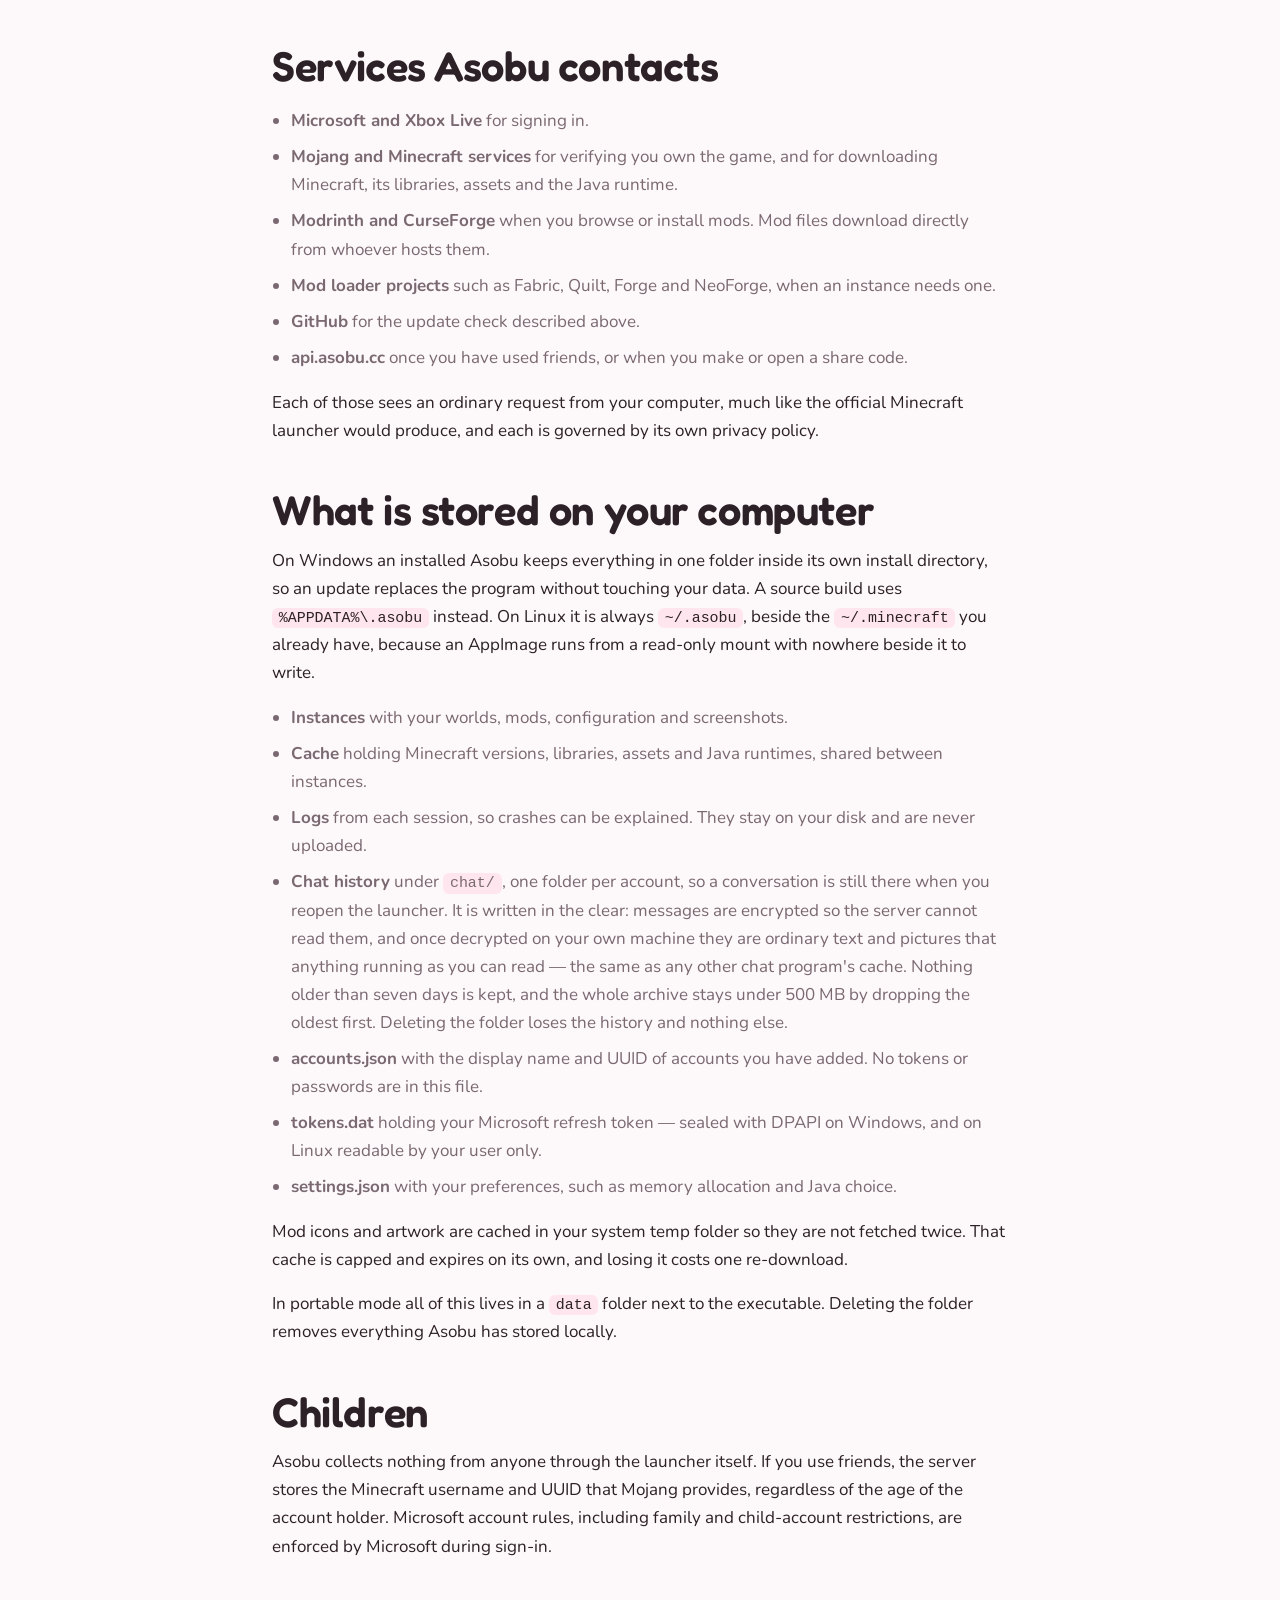
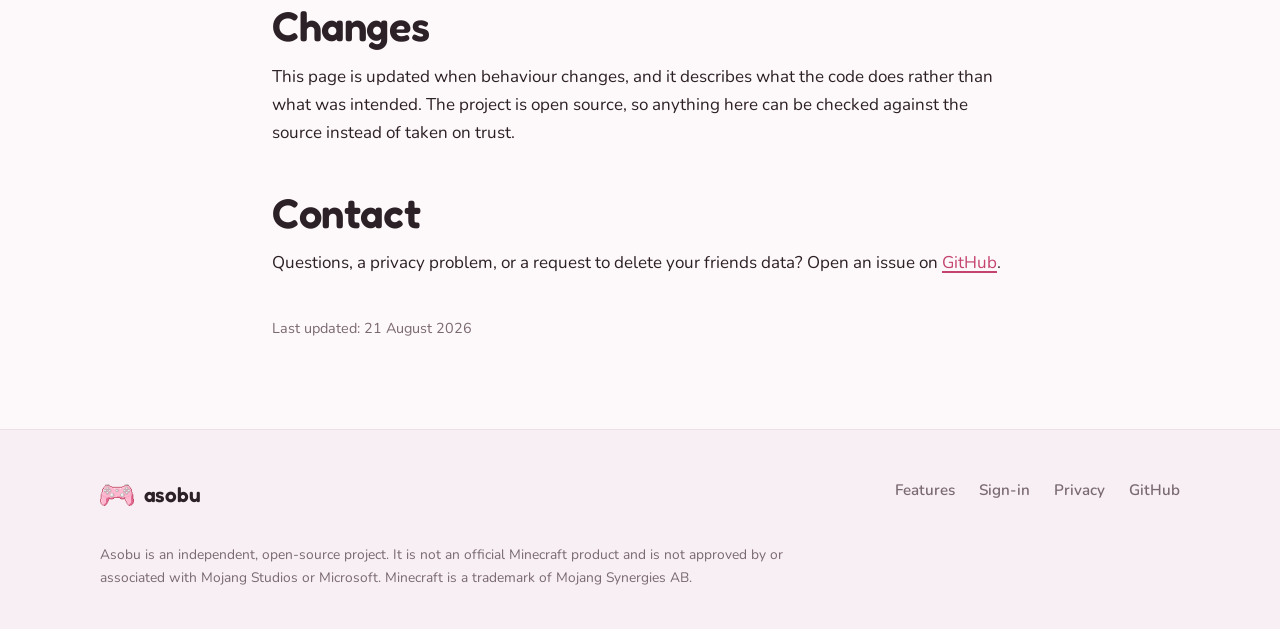
==== commit a2fda323: "Forget unused offline accounts, and keep chat on the computer that read it Offline accounts now age " ====
--- a/docs/privacy.html
+++ b/docs/privacy.html
@@ -129,9 +129,16 @@
       </p>
       <ul>
         <li>
-          <strong>Nothing is stored.</strong> A message sits in the server's memory from the moment you
-          send it until your friend's launcher collects it, and then it is gone. It is never written to a
-          disk, never part of a backup, and never in the file the rest of the friends data lives in.
+          <strong>Nothing is stored on the server.</strong> A message sits in its memory from the moment
+          you send it until your friend's launcher collects it, and then it is gone. It is never written
+          to a disk there, never part of a backup, and never in the file the rest of the friends data
+          lives in.
+        </li>
+        <li>
+          <strong>Your own copy is kept on your computer.</strong> So that a conversation is still there
+          when you reopen the launcher. Seven days or 500 MB, whichever comes first, then the oldest go.
+          That copy never leaves your machine, and it is described under what is stored on your computer,
+          below.
         </li>
         <li>
           <strong>There is no history to ask for.</strong> Your conversation exists only in the two
@@ -255,6 +262,7 @@
         <li><strong>Instances</strong> with your worlds, mods, configuration and screenshots.</li>
         <li><strong>Cache</strong> holding Minecraft versions, libraries, assets and Java runtimes, shared between instances.</li>
         <li><strong>Logs</strong> from each session, so crashes can be explained. They stay on your disk and are never uploaded.</li>
+        <li><strong>Chat history</strong> under <code>chat/</code>, one folder per account, so a conversation is still there when you reopen the launcher. It is written in the clear: messages are encrypted so the server cannot read them, and once decrypted on your own machine they are ordinary text and pictures that anything running as you can read — the same as any other chat program's cache. Nothing older than seven days is kept, and the whole archive stays under 500 MB by dropping the oldest first. Deleting the folder loses the history and nothing else.</li>
         <li><strong>accounts.json</strong> with the display name and UUID of accounts you have added. No tokens or passwords are in this file.</li>
         <li><strong>tokens.dat</strong> holding your Microsoft refresh token — sealed with DPAPI on Windows, and on Linux readable by your user only.</li>
         <li><strong>settings.json</strong> with your preferences, such as memory allocation and Java choice.</li>
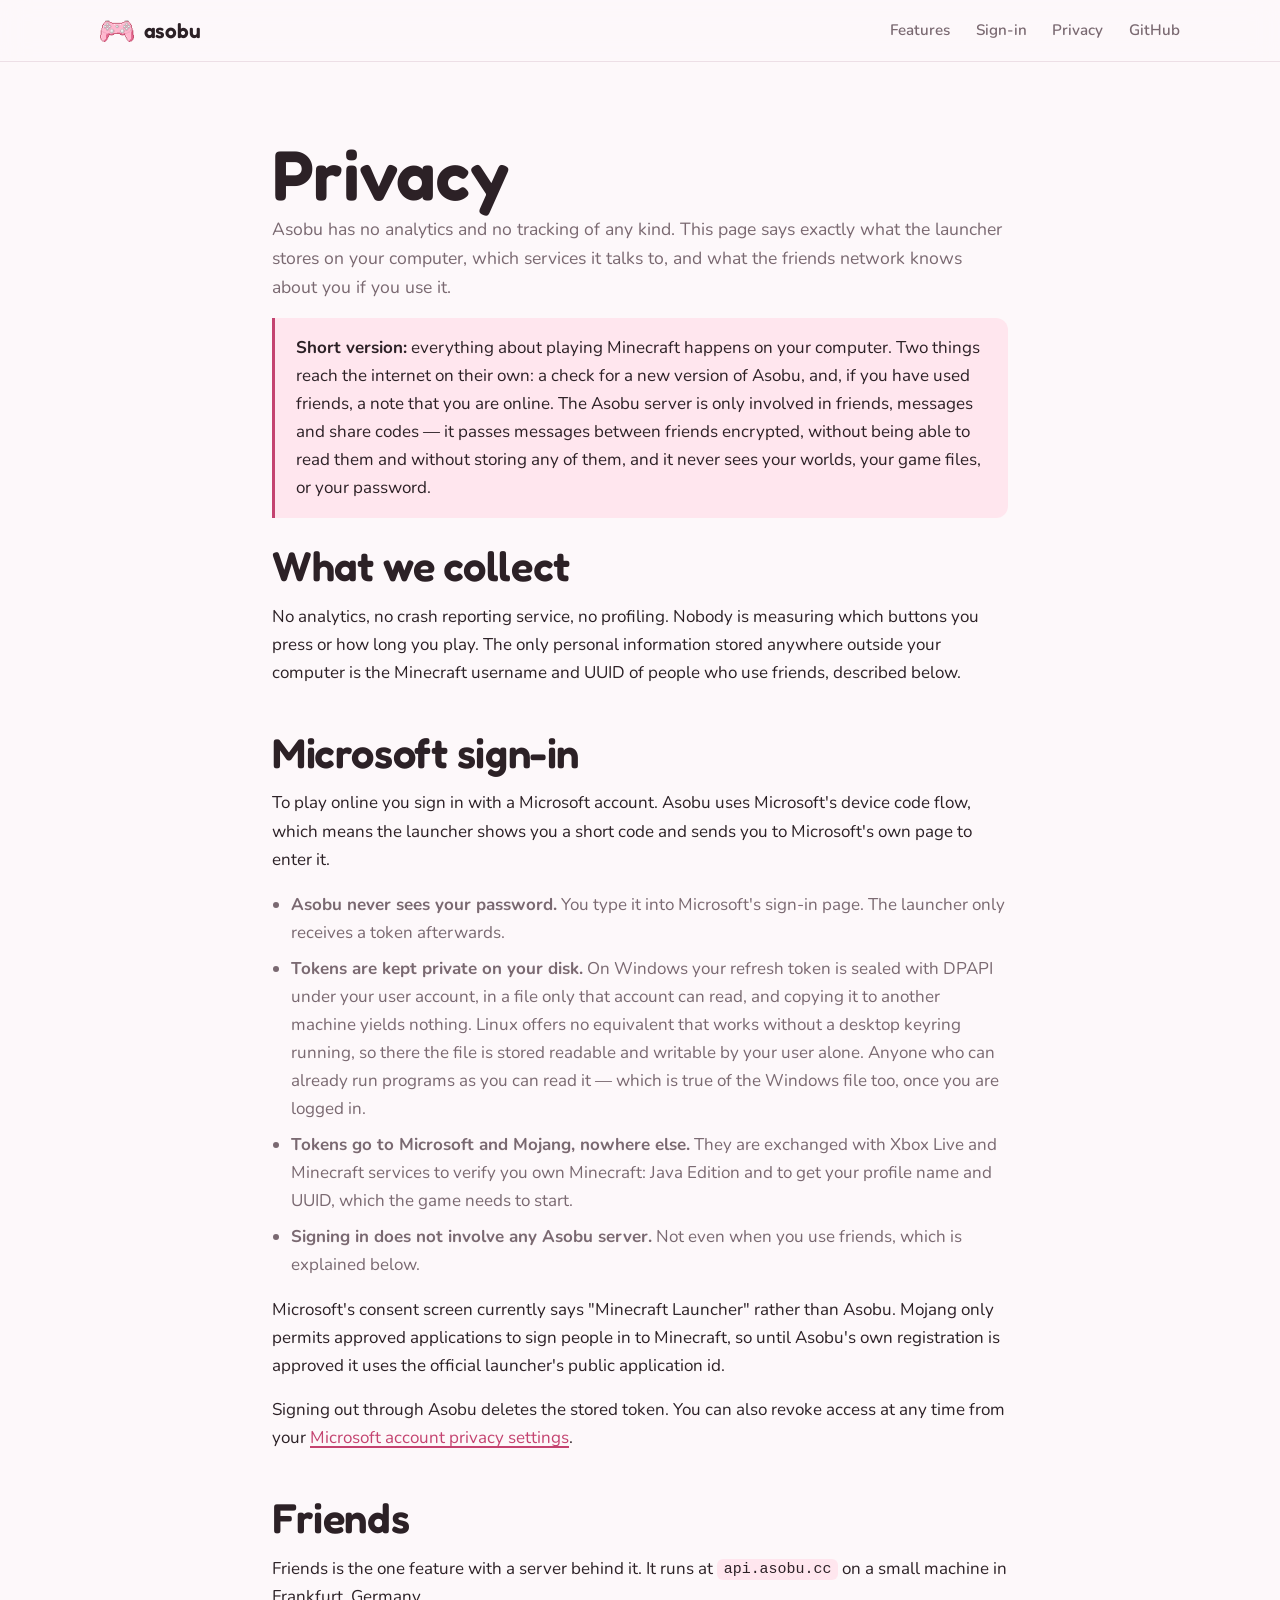
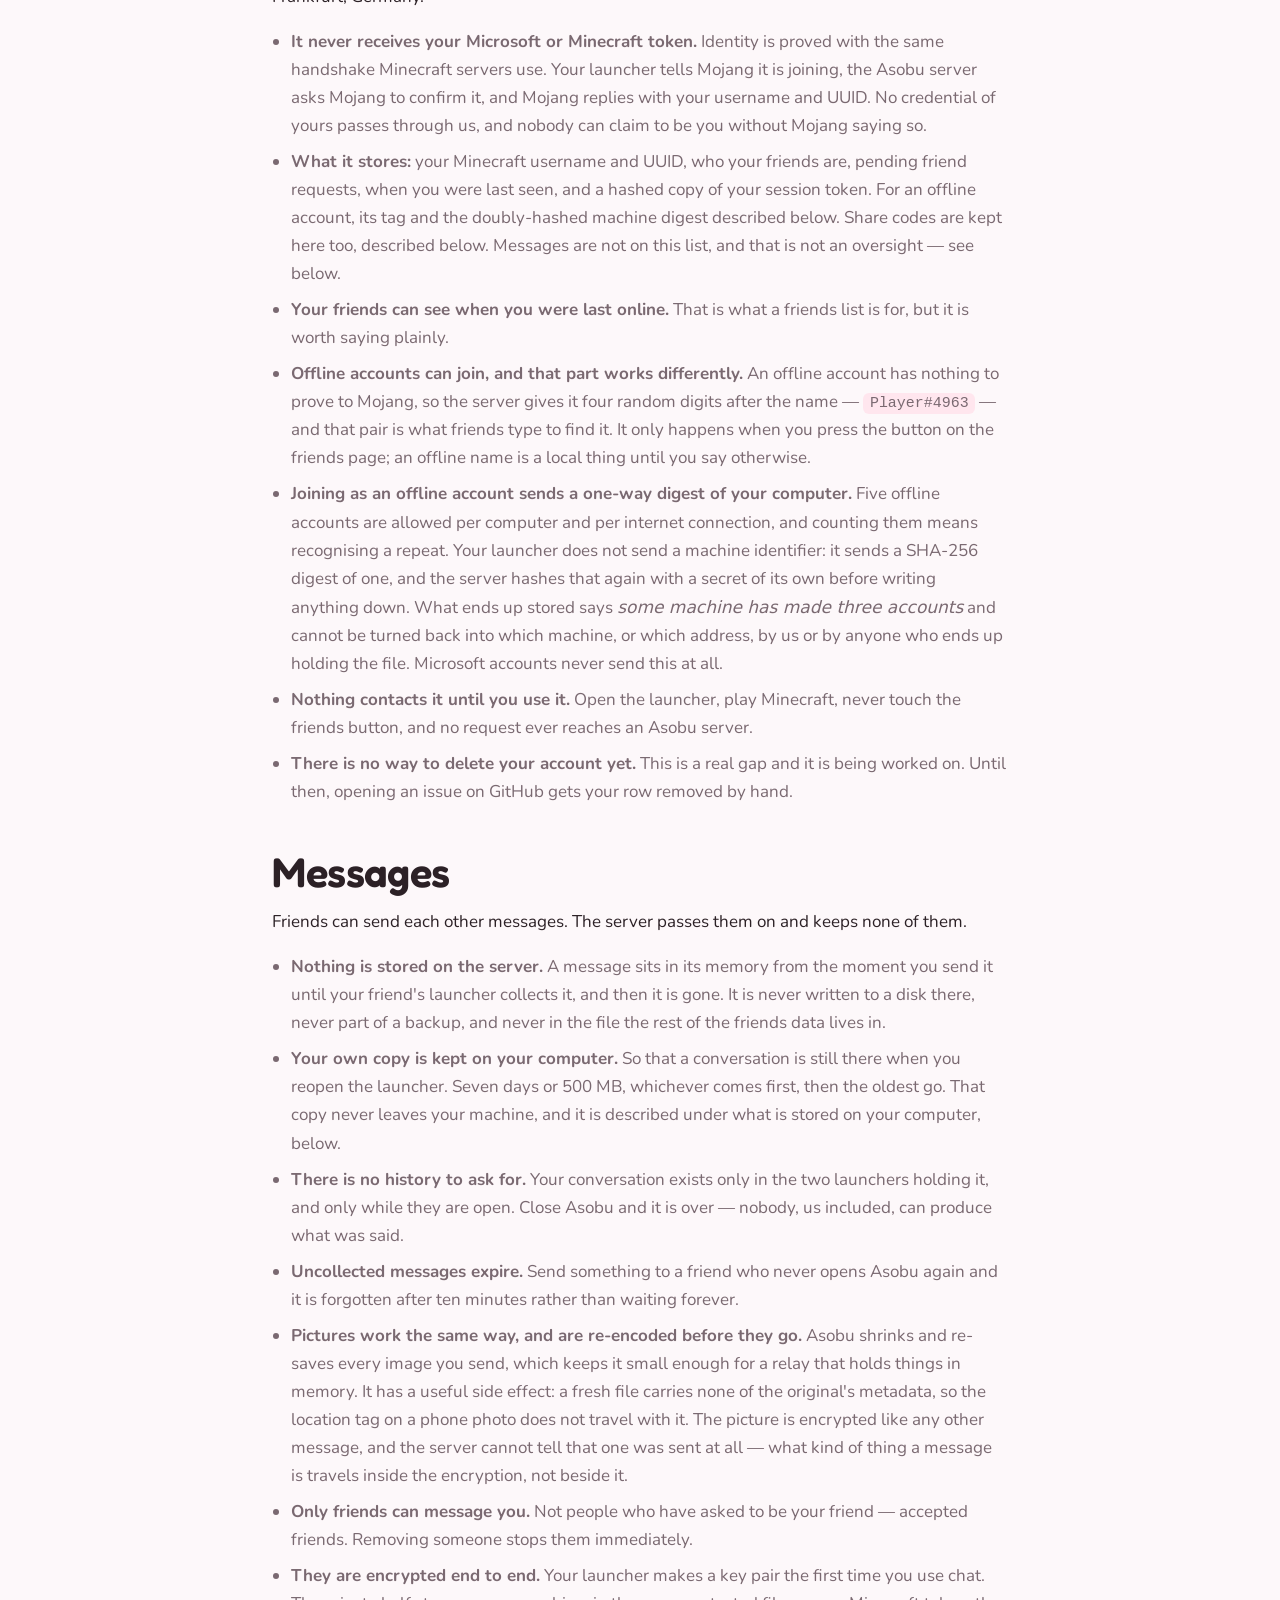
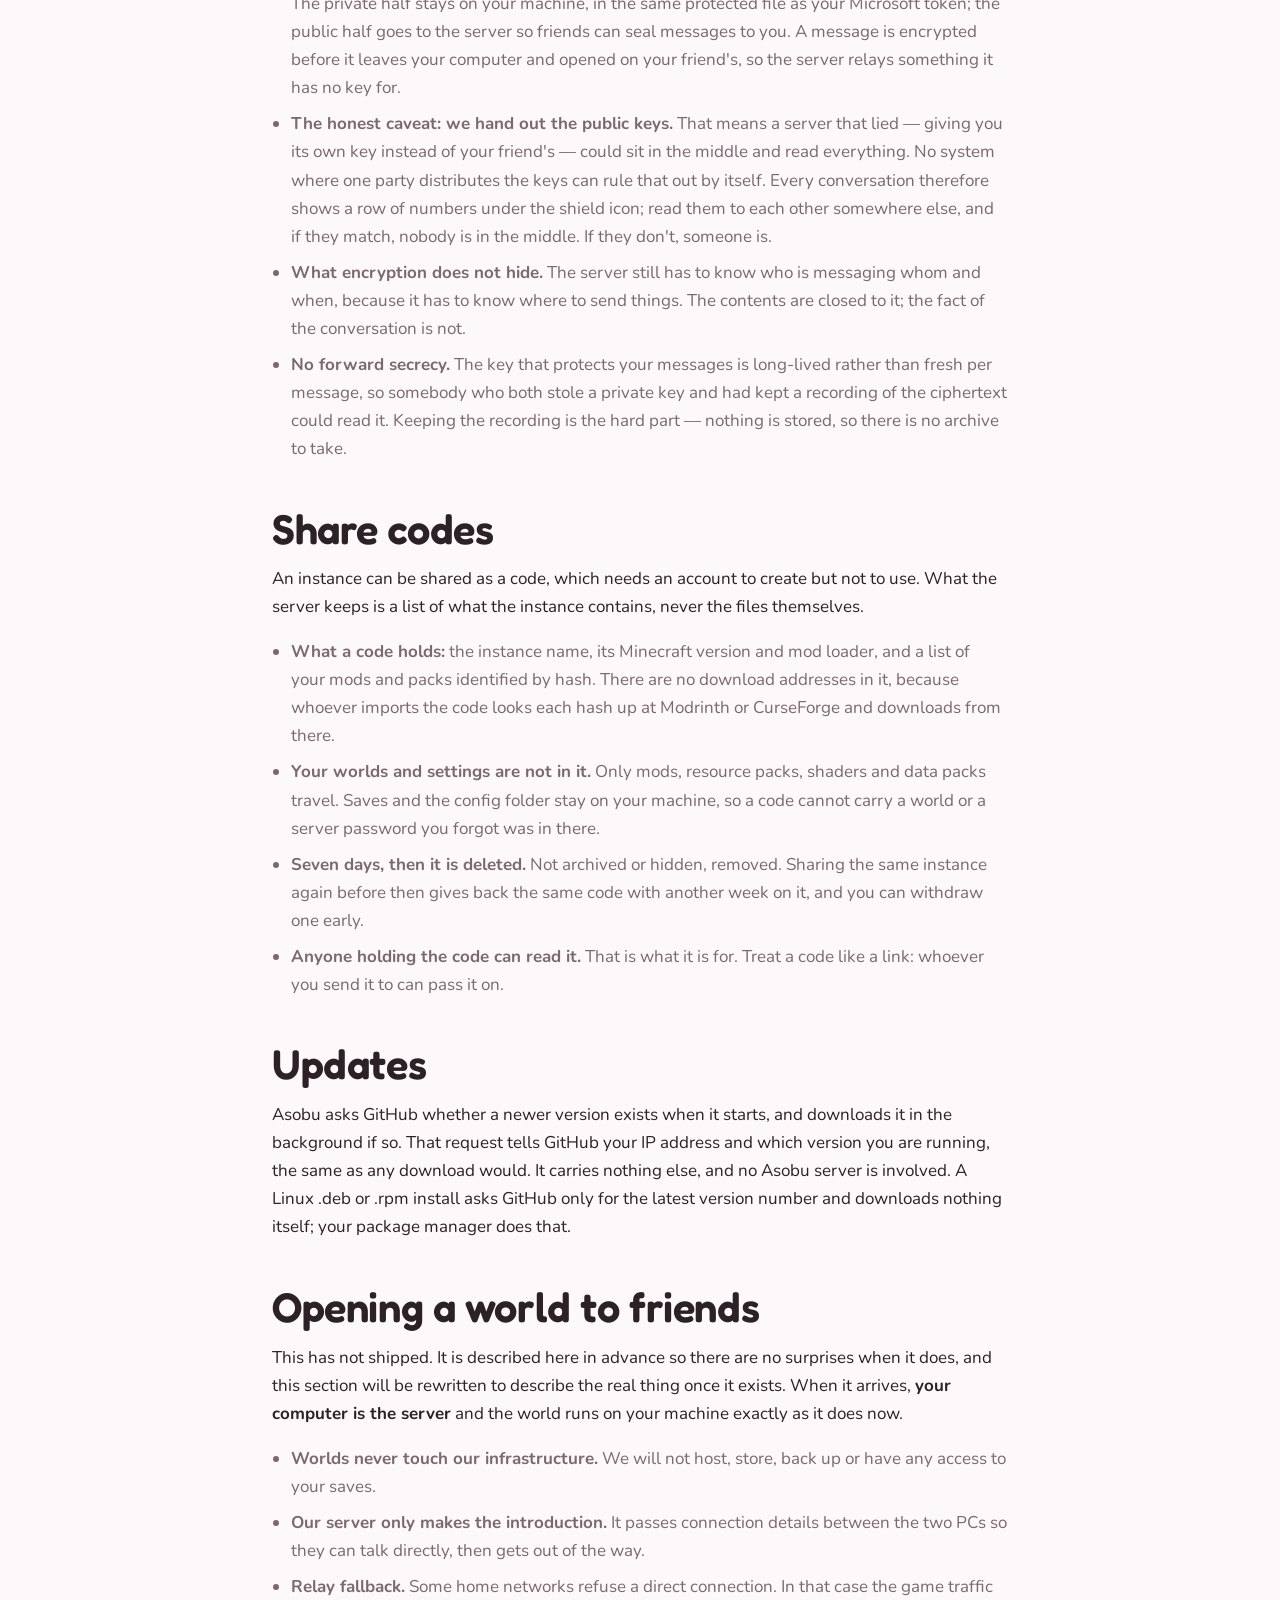
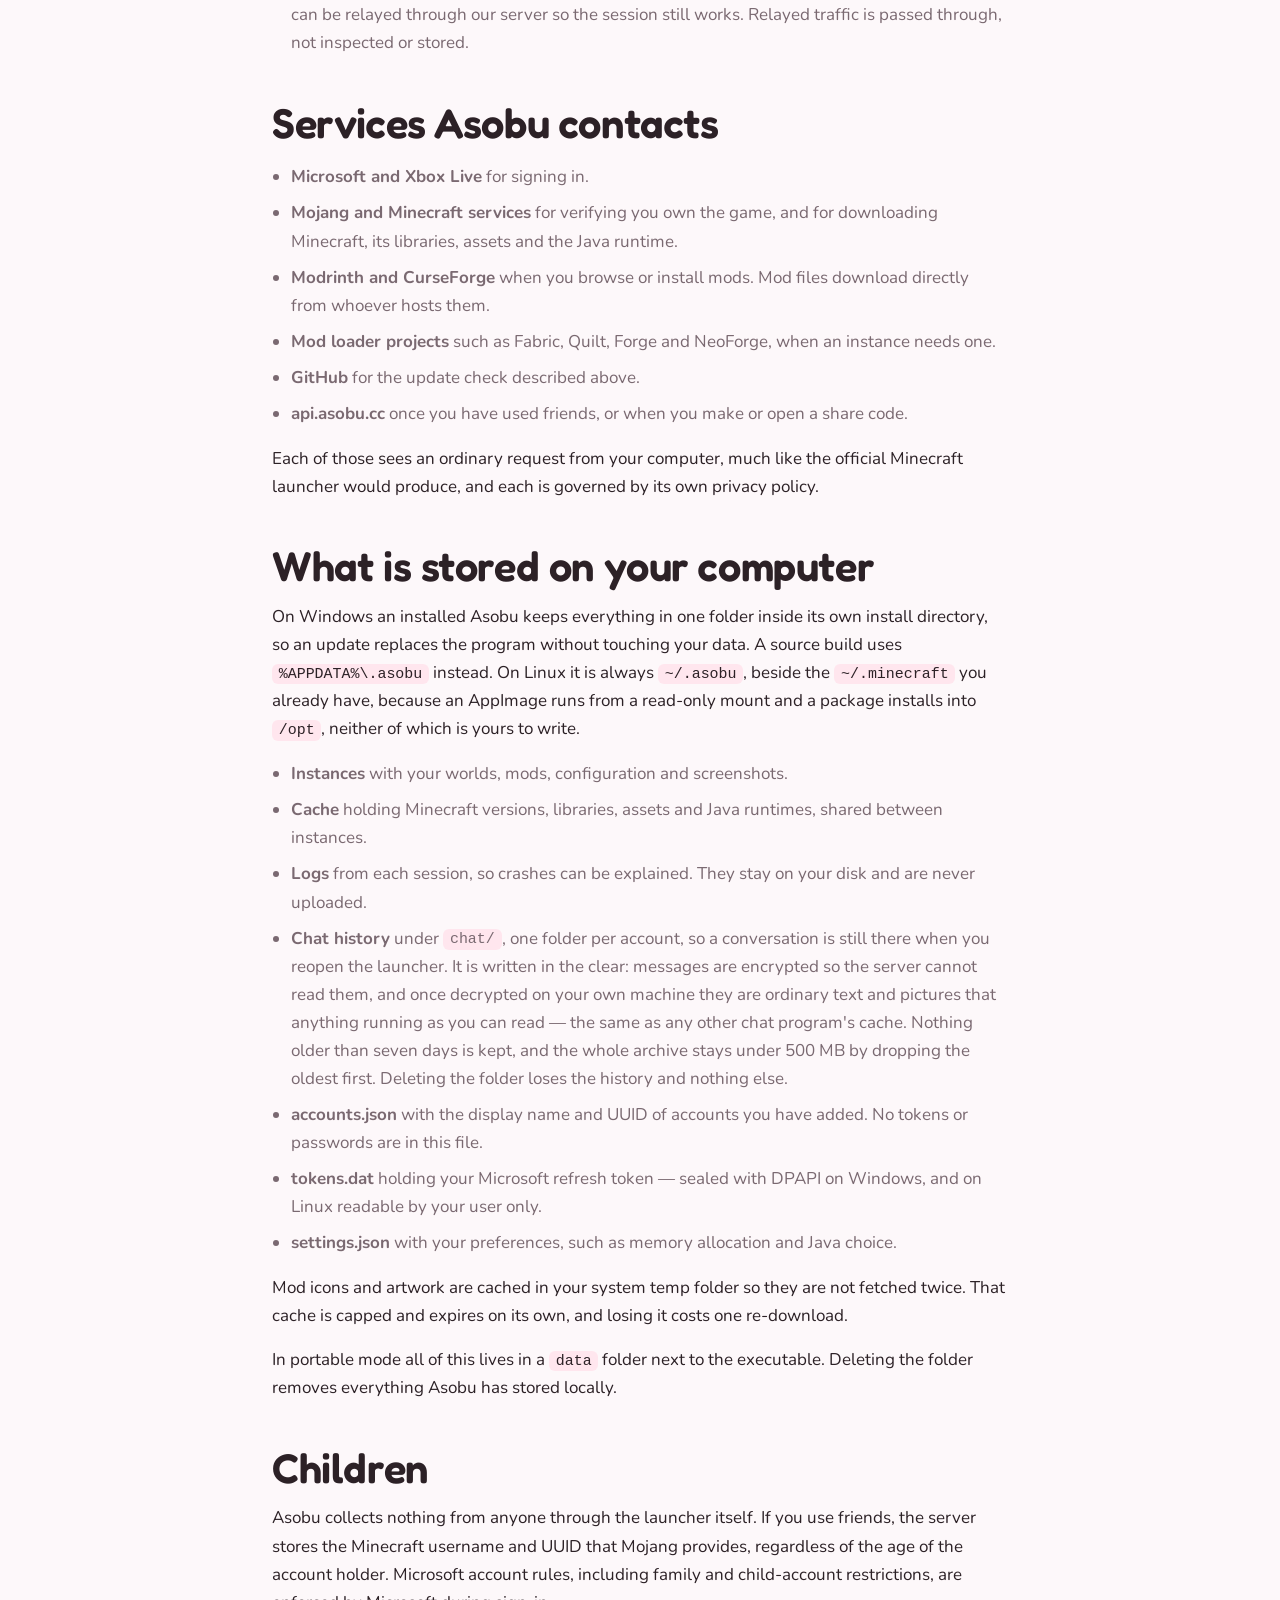
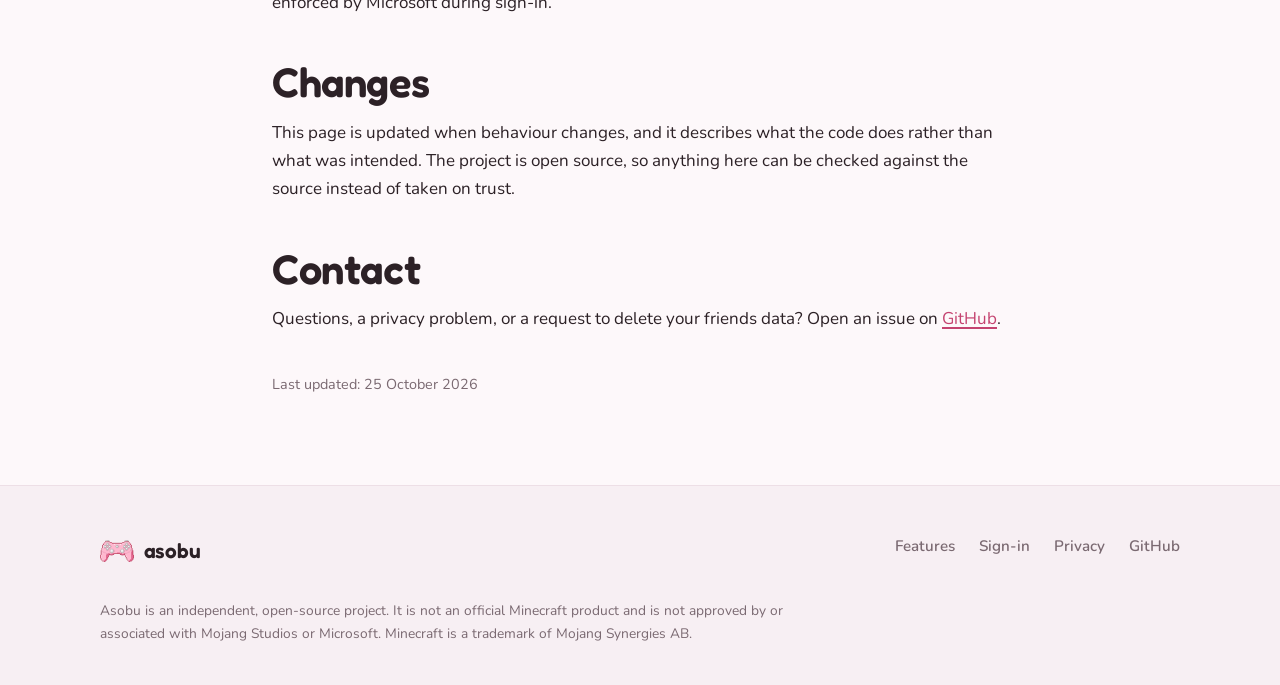
==== commit d63783e9: "Install on Linux like any other app, and behave like one once there Every release now carries a .deb" ====
--- a/docs/privacy.html
+++ b/docs/privacy.html
@@ -221,6 +221,8 @@
         Asobu asks GitHub whether a newer version exists when it starts, and downloads it in the
         background if so. That request tells GitHub your IP address and which version you are running,
         the same as any download would. It carries nothing else, and no Asobu server is involved.
+        A Linux .deb or .rpm install asks GitHub only for the latest version number and downloads
+        nothing itself; your package manager does that.
       </p>
 
       <h2>Opening a world to friends</h2>
@@ -255,8 +257,8 @@
         On Windows an installed Asobu keeps everything in one folder inside its own install directory,
         so an update replaces the program without touching your data. A source build uses
         <code>%APPDATA%\.asobu</code> instead. On Linux it is always <code>~/.asobu</code>, beside the
-        <code>~/.minecraft</code> you already have, because an AppImage runs from a read-only mount with
-        nowhere beside it to write.
+        <code>~/.minecraft</code> you already have, because an AppImage runs from a read-only mount and a
+        package installs into <code>/opt</code>, neither of which is yours to write.
       </p>
       <ul>
         <li><strong>Instances</strong> with your worlds, mods, configuration and screenshots.</li>
@@ -297,7 +299,7 @@
         <a href="https://github.com/Slavik-85/asobu/issues">GitHub</a>.
       </p>
 
-      <p style="color:var(--muted);font-size:0.9rem;margin-top:2.5rem">Last updated: 21 August 2026</p>
+      <p style="color:var(--muted);font-size:0.9rem;margin-top:2.5rem">Last updated: 25 October 2026</p>
     </div>
   </section>
 </main>
